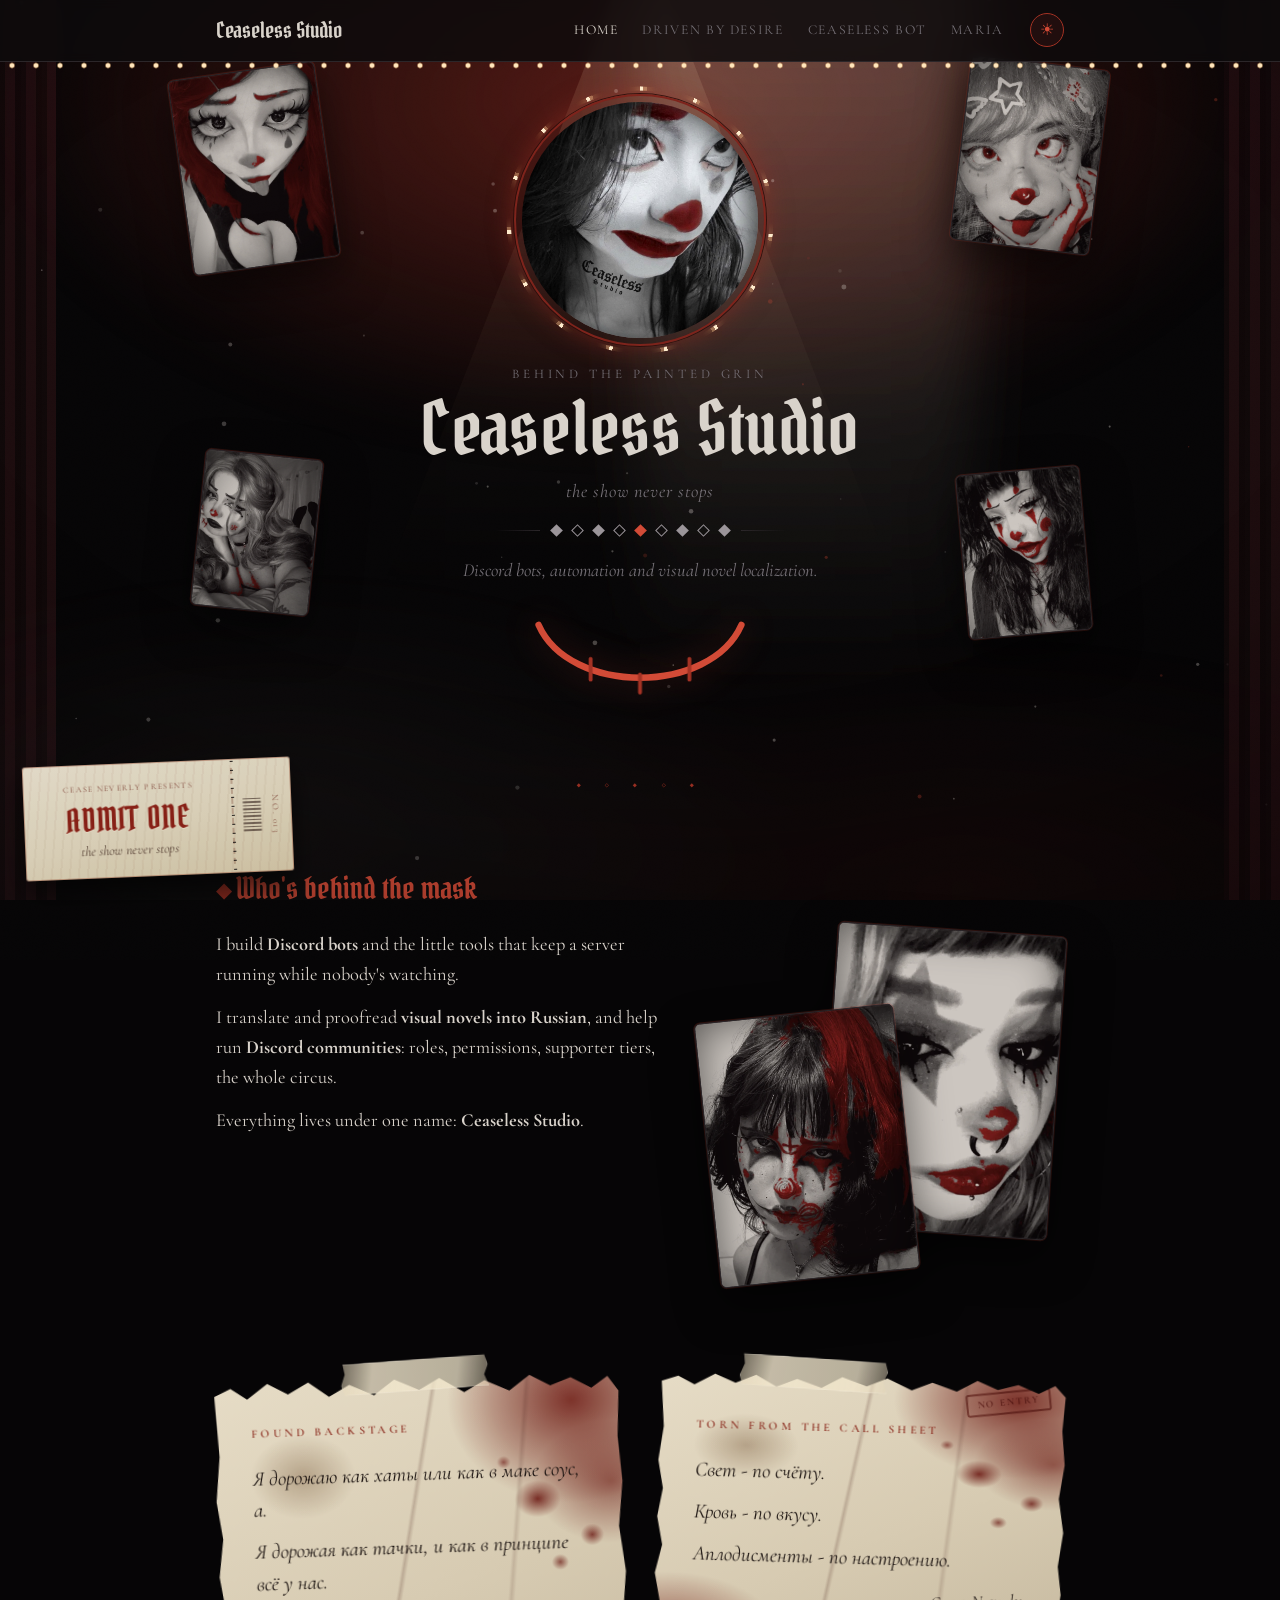
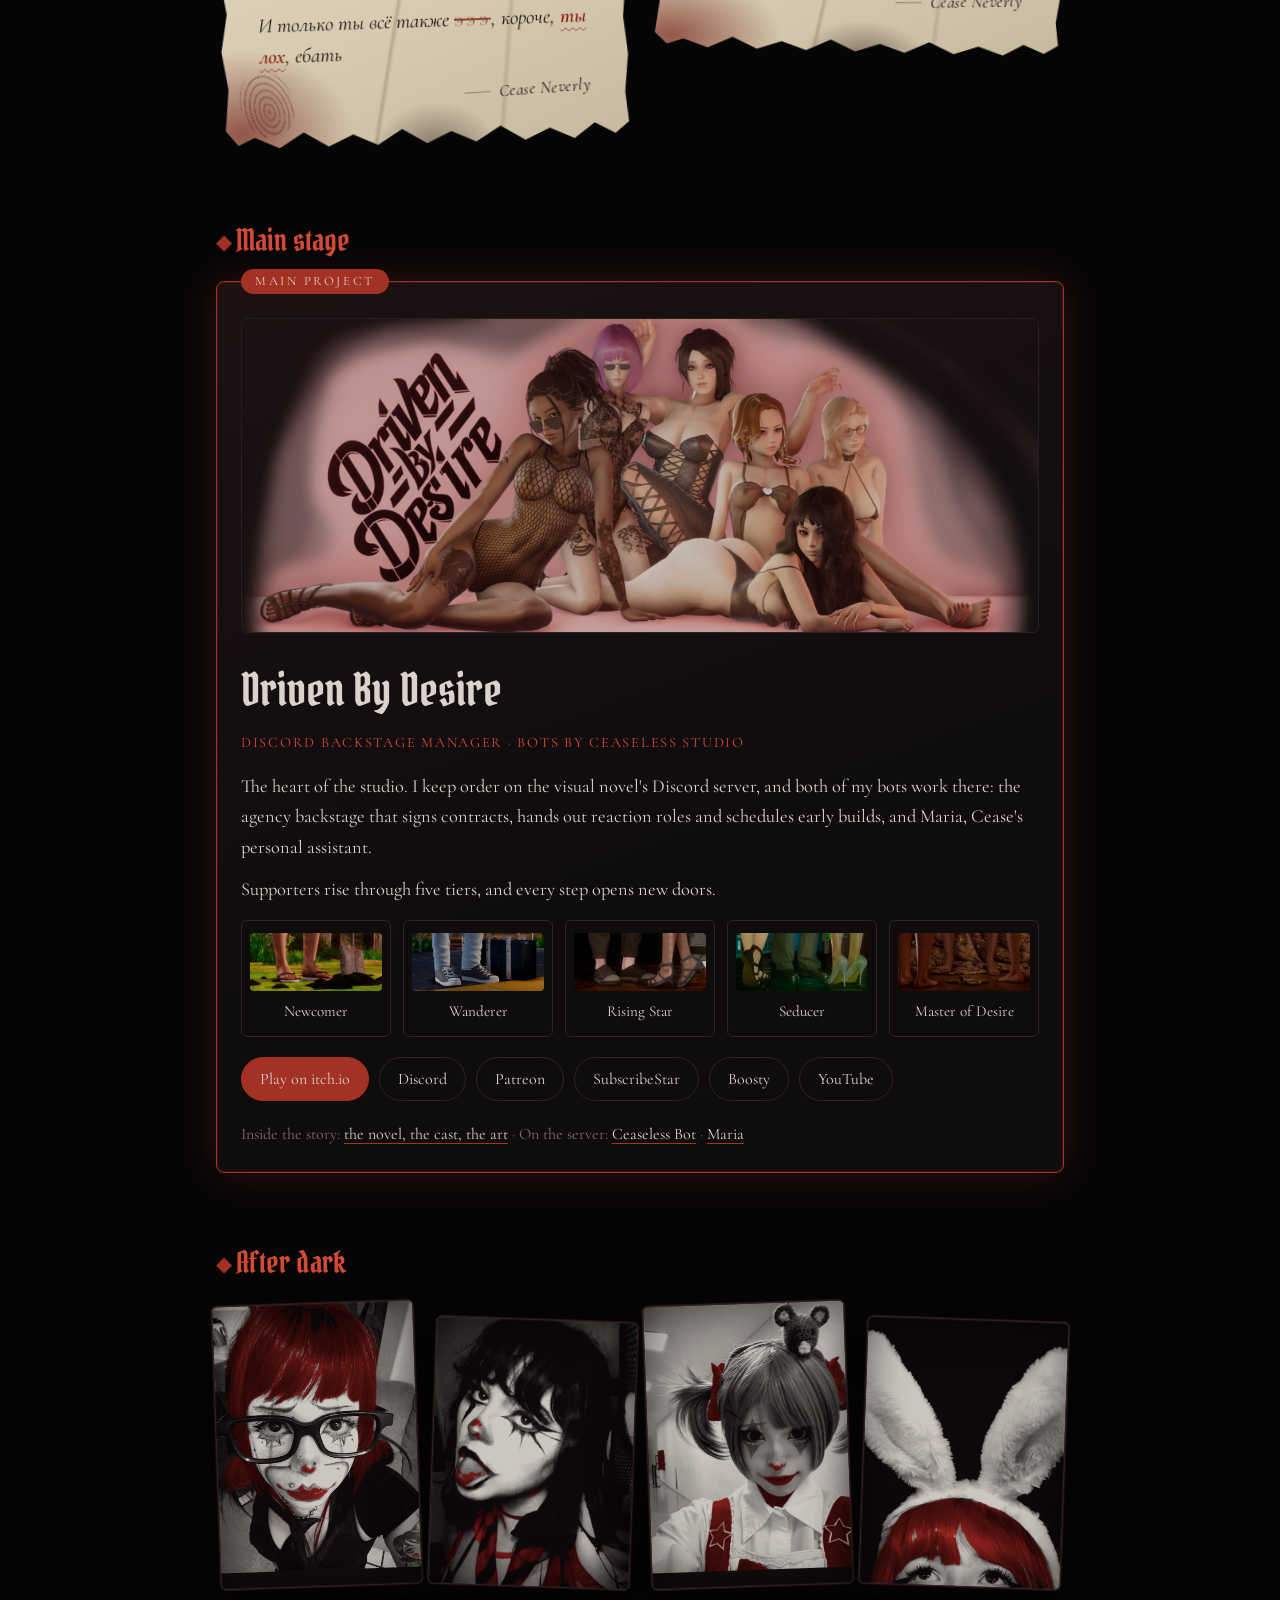
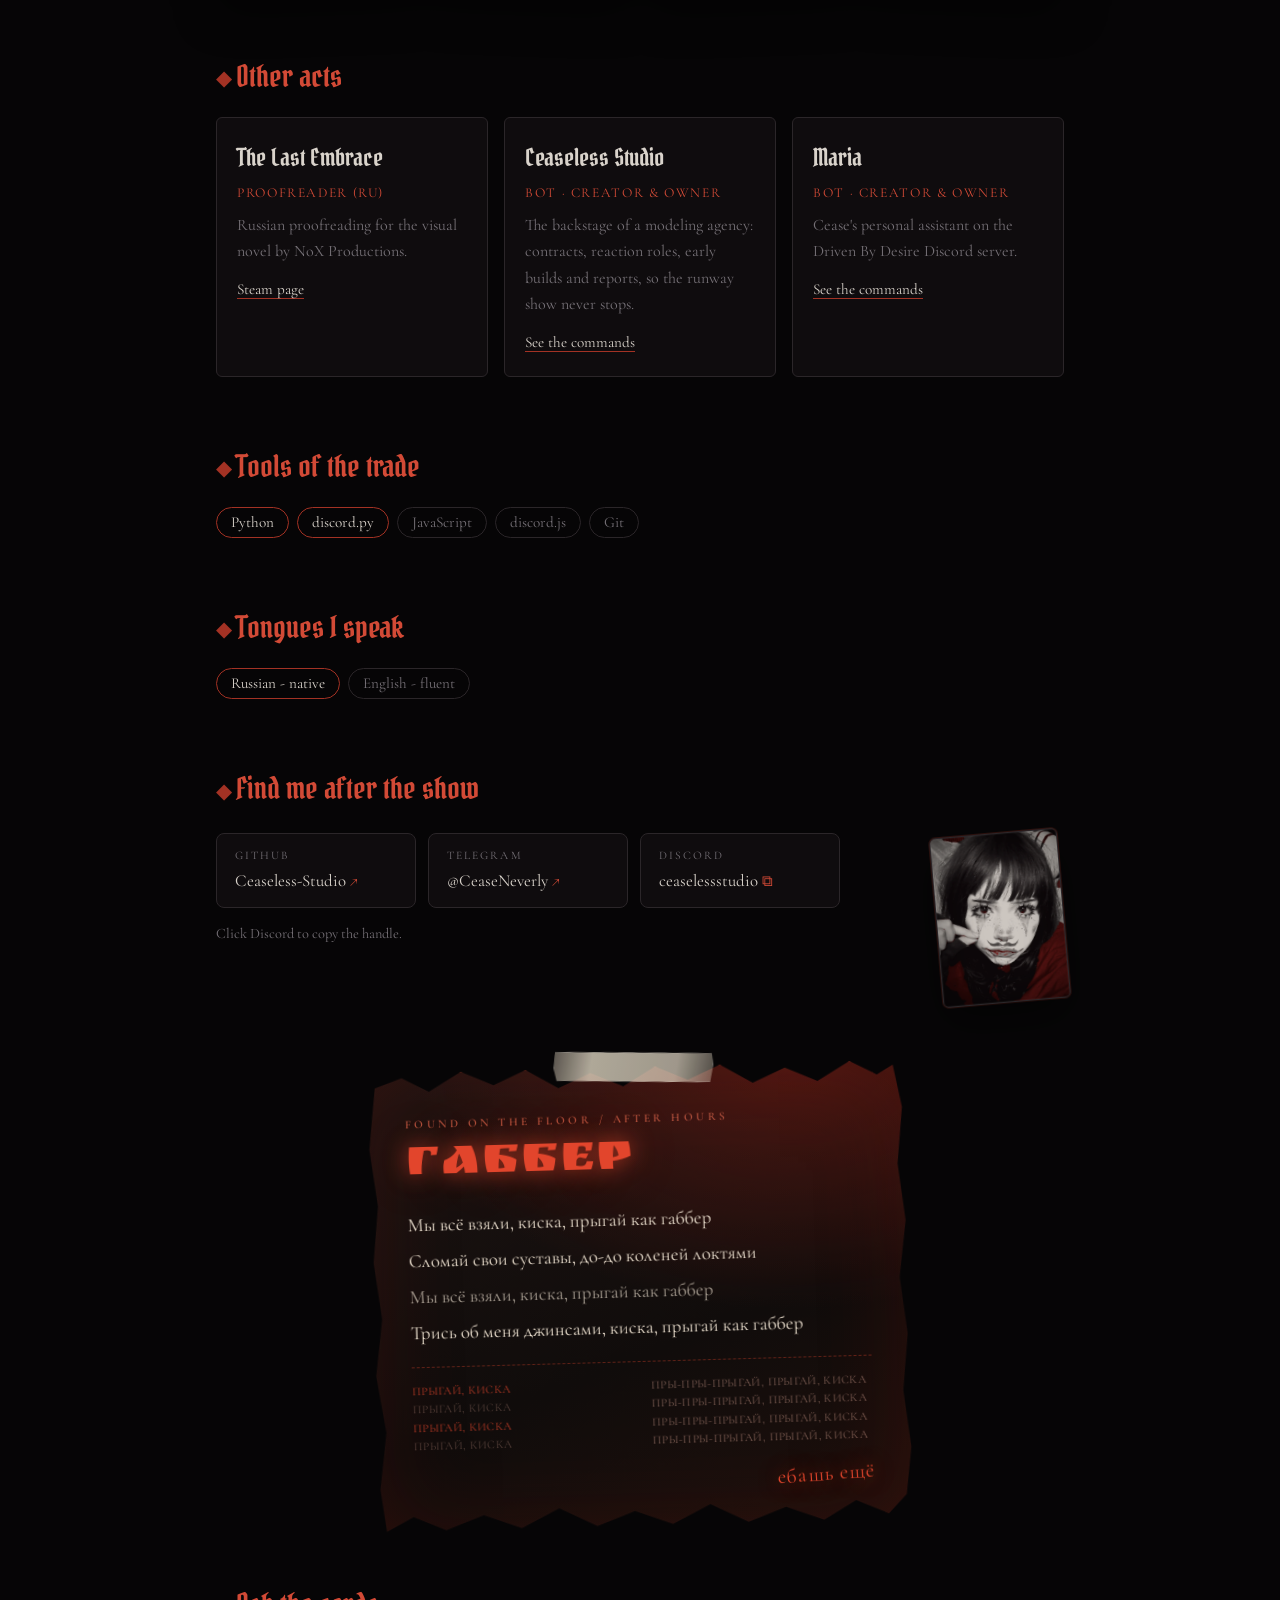
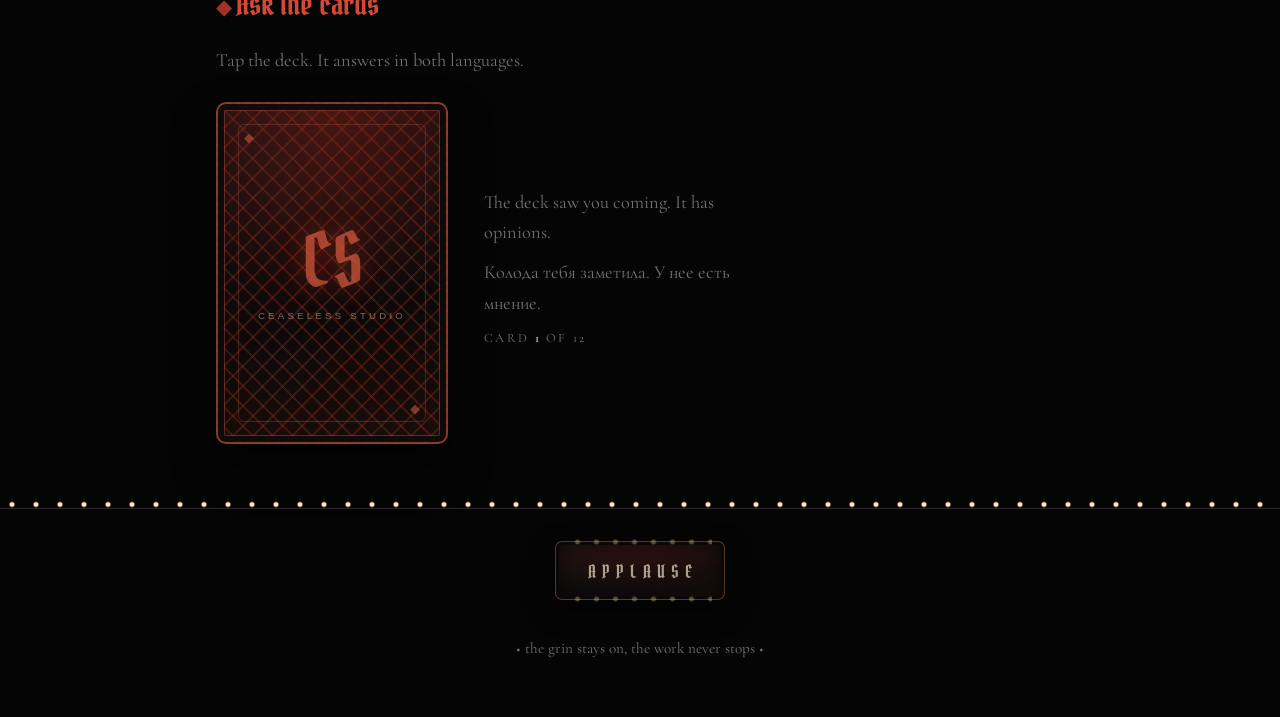
==== index.html @ 3dc7f814 "Add a bilingual fortune card that flips on click" ====
﻿<!doctype html>
<html lang="en">
<head>
<meta charset="utf-8">
<meta name="viewport" content="width=device-width, initial-scale=1">
<script>// занавес показываем только раз за сессию
try { if (sessionStorage.getItem("cs-curtain") === "1") document.documentElement.classList.add("curtain-seen"); } catch (e) { document.documentElement.classList.add("curtain-seen"); }</script>
<title>Ceaseless Studio</title>
<meta name="description" content="Behind the painted grin: Discord bots, automation and visual novel localization.">
<meta property="og:title" content="Ceaseless Studio">
<meta property="og:description" content="Behind the painted grin: Discord bots, automation and visual novel localization.">
<meta property="og:image" content="assets/og-card.png">
<link rel="icon" type="image/png" href="assets/favicon.png">
<link rel="apple-touch-icon" href="assets/apple-touch-icon.png">
<link rel="preconnect" href="https://fonts.googleapis.com">
<link rel="preconnect" href="https://fonts.gstatic.com" crossorigin>
<link href="https://fonts.googleapis.com/css2?family=Cormorant+Garamond:ital,wght@0,400;0,600;1,400&family=Pirata+One&family=Ruslan+Display&display=swap" rel="stylesheet">
<link rel="stylesheet" href="style.css">
<link rel="stylesheet" href="trace-cards.css">
<link rel="stylesheet" href="night.css">
    <link rel="stylesheet" href="ticket.css">
    <link rel="stylesheet" href="applause.css">
<link rel="stylesheet" href="backstage-note.css">
<link rel="stylesheet" href="flyer.css">
    <link rel="stylesheet" href="fortune.css">
</head>
<body class="home">
<nav>
  <div class="wrap">
    <a class="brand" href="index.html">Ceaseless Studio</a>
    <a class="link on" href="index.html">Home</a>
    <a class="link" href="driven-by-desire.html">Driven By Desire</a>
    <a class="link" href="ceaseless-bot.html">Ceaseless Bot</a>
    <a class="link" href="maria.html">Maria</a>
    <button class="night-toggle" type="button" aria-pressed="false" aria-label="Night mode" title="Night mode">☾</button>
  </div>
  <div class="progress" aria-hidden="true"></div>
</nav>

<main class="wrap">
  <header class="hero">
    <div class="stage-cone" aria-hidden="true"></div>
    <div class="hero-sides" aria-hidden="true">
      <figure class="clown-card side-card side-1"><img src="assets/clown/redhair.webp?v=3" alt="" loading="lazy"></figure>
      <figure class="clown-card side-card side-2"><img src="assets/clown/starblue.webp?v=3" alt="" loading="lazy"></figure>
      <figure class="clown-card side-card side-3"><img src="assets/clown/green.webp?v=3" alt="" loading="lazy"></figure>
      <figure class="clown-card side-card side-4"><img src="assets/clown/raven.webp?v=3" alt="" loading="lazy"></figure>
    </div>
    <div class="medallion">
      <span class="bulbs" aria-hidden="true"></span>
      <img class="portrait" src="assets/avatar-clown.jpg" alt="Ceaseless Studio: a painted clown face">
      <span class="gloss" aria-hidden="true"></span>
    </div>
    <p class="kicker">Behind the painted grin</p>
    <h1>Ceaseless Studio</h1>
    <p class="tagline">the show never stops</p>
    <div class="diamonds" aria-hidden="true">
      <i></i><i class="hollow"></i><i></i><i class="hollow"></i><i class="hot"></i><i class="hollow"></i><i></i><i class="hollow"></i><i></i>
    </div>
    <p class="lead">Discord bots, automation and visual novel localization.</p>
    <svg class="grin" viewBox="0 0 200 84" aria-hidden="true" focusable="false">
      <path class="line" pathLength="100" d="M22 20 C 46 74, 154 74, 178 20"></path>
      <path class="tick" d="M62 46 v16"></path>
      <path class="tick" d="M100 58 v14"></path>
      <path class="tick" d="M138 46 v16"></path>
    </svg>
  </header>

  <div class="divider">&#9670; &#9671; &#9670; &#9671; &#9670;</div>

  <section class="reveal mask-section">
    <h2>Who's behind the mask</h2>
    <div class="mask-grid">
      <div class="mask-copy">
        <p>I build <b>Discord bots</b> and the little tools that keep a server running while nobody's watching.</p>
        <p>I translate and proofread <b>visual novels into Russian</b>, and help run <b>Discord communities</b>: roles, permissions, supporter tiers, the whole circus.</p>
        <p>Everything lives under one name: <b>Ceaseless Studio</b>.</p>
      </div>
      <div class="mask-art" aria-hidden="true">
        <figure class="clown-card tilt-a"><img src="assets/clown/stargirl.webp?v=3" alt="" loading="lazy"></figure>
        <figure class="clown-card tilt-b"><img src="assets/clown/cross.webp?v=3" alt="" loading="lazy"></figure>
      </div>
    </div>

    <div class="notes-rail">
      <div class="note-shell note-shell--left">
        <span class="note-tape" aria-hidden="true"></span>
        <div class="note" role="note" aria-label="A note found backstage">
          <span class="note-scratch" aria-hidden="true"></span>
          <span class="note-print" aria-hidden="true"></span>
          <span class="note-kicker">found backstage</span>
          <p class="note-line">Я дорожаю как хаты или как в маке соус, а.</p>
          <p class="note-line">Я дорожая как тачки, и как в принципе всё у нас.</p>
          <p class="note-line">И только ты всё также <span class="note-drag">эээ</span>, короче, <b class="note-hot">ты лох</b>, ебать</p>
          <p class="note-sign">Cease Neverly</p>
        </div>
      </div>
      <div class="note-shell note-shell--right">
        <span class="note-tape" aria-hidden="true"></span>
        <div class="note" role="note" aria-label="Another note, the same night">
          <span class="note-scratch" aria-hidden="true"></span>
          <span class="note-stamp" aria-hidden="true">no entry</span>
          <span class="note-kicker">page two, same night</span>
          <p class="note-line note-yell">Малышка, не пойти бы тебе нахуй?</p>
          <p class="note-line">По твоим глазам и так понятно то, что тебе надо.</p>
          <p class="note-line">Я знаю то, что я неадекватный.</p>
          <p class="note-line">Я был в аду, вернулся и <b class="note-hot">ушёл туда обратно</b>.</p>
          <p class="note-sign">Cease Neverly</p>
        </div>
      </div>
    </div>
  </section>

  <section class="reveal">
    <h2>Main stage</h2>
    <article class="feature">
      <div class="flag">Main project</div>
      <img class="cover" src="assets/driven-by-desire.webp" alt="Driven By Desire key art" loading="lazy">
      <h3><a href="driven-by-desire.html">Driven By Desire</a></h3>
      <div class="role">Discord backstage manager &middot; bots by Ceaseless Studio</div>
      <p>The heart of the studio. I keep order on the visual novel's Discord server, and both of my bots work there: the agency backstage that signs contracts, hands out reaction roles and schedules early builds, and Maria, Cease's personal assistant.</p>
      <p>Supporters rise through five tiers, and every step opens new doors.</p>
      <div class="tiers">
        <div class="tier"><img src="assets/tiers/newcomer.webp" alt="Newcomer" loading="lazy">Newcomer</div>
        <div class="tier"><img src="assets/tiers/wanderer.webp" alt="Wanderer" loading="lazy">Wanderer</div>
        <div class="tier"><img src="assets/tiers/rising_star.webp" alt="Rising Star" loading="lazy">Rising Star</div>
        <div class="tier"><img src="assets/tiers/seducer.webp" alt="Seducer" loading="lazy">Seducer</div>
        <div class="tier"><img src="assets/tiers/master_of_desire.webp" alt="Master of Desire" loading="lazy">Master of Desire</div>
      </div>
      <div class="buttons">
        <a class="btn primary" href="https://kloppstyle.itch.io/driven-by-desire">Play on itch.io</a>
        <a class="btn" href="https://discord.gg/GB66KgdJ5U">Discord</a>
        <a class="btn" href="https://www.patreon.com/kloppstyleKS">Patreon</a>
        <a class="btn" href="https://subscribestar.adult/kloppstyle1">SubscribeStar</a>
        <a class="btn" href="https://boosty.to/kloppstyle">Boosty</a>
        <a class="btn" href="https://www.youtube.com/@KloppStyle">YouTube</a>
      </div>
      <p class="links">Inside the story: <a href="driven-by-desire.html">the novel, the cast, the art</a> &middot; On the server: <a href="ceaseless-bot.html">Ceaseless Bot</a> &middot; <a href="maria.html">Maria</a></p>
    </article>
  </section>

  <section class="reveal">
    <h2>After dark</h2>
    <div class="cast-strip">
      <figure class="clown-card"><img src="assets/clown/glasses.webp?v=3" alt="" loading="lazy"></figure>
      <figure class="clown-card"><img src="assets/clown/tongue.webp?v=3" alt="" loading="lazy"></figure>
      <figure class="clown-card"><img src="assets/clown/mint.webp?v=3" alt="" loading="lazy"></figure>
      <figure class="clown-card"><img src="assets/clown/bunny.webp?v=3" alt="" loading="lazy"></figure>
    </div>
  </section>

  <section class="reveal">
    <h2>Other acts</h2>
    <div class="grid">
      <article class="card">
        <h3>The Last Embrace</h3>
        <div class="role">Proofreader (RU)</div>
        <p>Russian proofreading for the visual novel by NoX Productions.</p>
        <a class="more" href="https://store.steampowered.com/app/4437270/The_Last_Embrace_Book_One/">Steam page</a>
      </article>
      <article class="card">
        <h3>Ceaseless Studio</h3>
        <div class="role">Bot &middot; Creator &amp; owner</div>
        <p>The backstage of a modeling agency: contracts, reaction roles, early builds and reports, so the runway show never stops.</p>
        <a class="more" href="ceaseless-bot.html">See the commands</a>
      </article>
      <article class="card">
        <h3>Maria</h3>
        <div class="role">Bot &middot; Creator &amp; owner</div>
        <p>Cease's personal assistant on the Driven By Desire Discord server.</p>
        <a class="more" href="maria.html">See the commands</a>
      </article>
    </div>
  </section>

  <section class="reveal">
    <h2>Tools of the trade</h2>
    <div class="badges">
      <span class="badge hot">Python</span>
      <span class="badge hot">discord.py</span>
      <span class="badge">JavaScript</span>
      <span class="badge">discord.js</span>
      <span class="badge">Git</span>
    </div>
  </section>

  <section class="reveal">
    <h2>Tongues I speak</h2>
    <div class="badges">
      <span class="badge hot">Russian - native</span>
      <span class="badge">English - fluent</span>
    </div>
  </section>

  <section class="reveal">
    <h2>Find me after the show</h2>
    <div class="contact-row">
      <div class="contact-copy">
        <div class="socials">
          <a class="social" href="https://github.com/Ceaseless-Studio">
            <span class="social-k">GitHub</span>
            <span class="social-v">Ceaseless-Studio</span>
          </a>
          <a class="social" href="https://t.me/CeaseNeverly">
            <span class="social-k">Telegram</span>
            <span class="social-v">@CeaseNeverly</span>
          </a>
          <button class="social" type="button" data-copy="ceaselessstudio" title="Copy the Discord handle">
            <span class="social-k">Discord</span>
            <span class="social-v">ceaselessstudio</span>
          </button>
        </div>
        <p class="social-hint">Click Discord to copy the handle.</p>
      </div>
      <figure class="clown-card contact-clown" aria-hidden="true">
        <img src="assets/clown/scarlet.webp?v=3" alt="" loading="lazy">
      </figure>
    </div>
  </section>

  <section class="reveal flyer-section">
    <div class="flyer-shell">
      <span class="flyer-tape" aria-hidden="true"></span>
      <div class="flyer" role="note" aria-label="A club flyer found on the floor">
        <span class="flyer-kicker">found on the floor / after hours</span>
        <span class="flyer-title">ГАББЕР</span>
        <p class="flyer-line">Мы всё взяли, киска, прыгай как габбер</p>
        <p class="flyer-line">Сломай свои суставы, до-до коленей локтями</p>
        <p class="flyer-line flyer-line--dim">Мы всё взяли, киска, прыгай как габбер</p>
        <p class="flyer-line">Трись об меня джинсами, киска, прыгай как габбер</p>
        <div class="flyer-chant" aria-hidden="true">
          <span>Прыгай, киска</span>
          <span>Пры-пры-прыгай, прыгай, киска</span>
          <span>Прыгай, киска</span>
          <span>Пры-пры-прыгай, прыгай, киска</span>
          <span>Прыгай, киска</span>
          <span>Пры-пры-прыгай, прыгай, киска</span>
          <span>Прыгай, киска</span>
          <span>Пры-пры-прыгай, прыгай, киска</span>
        </div>
        <p class="flyer-encore">ебашь ещё</p>
      </div>
    </div>
  </section>

  <section class="reveal fortune-section">
    <h2>Ask the cards</h2>
    <p class="fortune-hint">Tap the deck. It answers in both languages.</p>
    <div class="fortune-wrap">
      <button class="fortune-card" type="button" aria-label="Draw a card" aria-pressed="false">
        <span class="fortune-inner">
          <span class="fortune-face fortune-back" aria-hidden="true">
            <span class="fortune-back-sigil">CS</span>
            <span class="fortune-back-word">ceaseless studio</span>
            <span class="fortune-back-corners"></span>
          </span>
          <span class="fortune-face fortune-front">
            <span class="fortune-rank">A</span>
            <span class="fortune-suit">&#9824;</span>
            <span class="fortune-divider" aria-hidden="true"></span>
            <span class="fortune-line">Draw a card.</span>
            <span class="fortune-line-ru">Вытяни карту.</span>
            <span class="fortune-sign">Cease Neverly</span>
          </span>
        </span>
      </button>
      <div class="fortune-text">
        <p>The deck saw you coming. It has opinions.</p>
        <p class="ru">Колода тебя заметила. У нее есть мнение.</p>
        <p class="fortune-count" aria-live="polite">card <strong>1</strong> of 12</p>
      </div>
    </div>
  </section>
</main>

<footer>&#9670; the grin stays on, the work never stops &#9670;</footer>

<div class="atmosphere" aria-hidden="true">
  <div class="glow"></div>
  <div class="beam beam-a"></div>
  <div class="beam beam-b"></div>
  <div class="haze"></div>
  <canvas class="dust"></canvas>
</div>
<div class="grain" aria-hidden="true"></div>
<div class="torch" aria-hidden="true"></div>
<div class="curtain" aria-hidden="true"><i></i><i></i></div>

<script src="site.js" defer></script>
</body>
</html>
---- style.css ----
:root {
  --bg: #0d0b0c;
  --panel: #151213;
  --fg: #ede8e0;
  --muted: #8e8a8f;
  --line: #3a3436;
  --accent: #992d22;
  --accent-hi: #c0402f;
  --mx: 50vw; /* курсор для прожектора (ставит site.js) */
  --my: 30vh;
}
* { box-sizing: border-box; }
html { scroll-behavior: smooth; }
body {
  margin: 0;
  background:
    radial-gradient(ellipse at 50% -10%, #2a1a1a 0%, transparent 55%),
    var(--bg);
  color: var(--fg);
  font-family: 'Cormorant Garamond', Georgia, serif;
  font-size: 1.15rem;
  line-height: 1.65;
}
h1, h2, h3 { font-family: 'Pirata One', 'UnifrakturCook', serif; font-weight: 400; margin: 0; }
a { color: var(--fg); text-decoration-color: var(--accent); text-underline-offset: 4px; }
a:hover { color: var(--accent-hi); }
.wrap { max-width: 880px; margin: 0 auto; padding: 0 16px; }

/* меню */
nav { border-bottom: 1px solid var(--line); background: rgba(13, 11, 12, .85); position: sticky; top: 0; backdrop-filter: blur(6px); z-index: 5; }
nav .wrap { display: flex; gap: 24px; align-items: center; padding-top: 12px; padding-bottom: 12px; }
nav .brand { font-family: 'Pirata One', serif; font-size: 1.4rem; text-decoration: none; margin-right: auto; }
nav a.link { text-decoration: none; color: var(--muted); letter-spacing: .12em; text-transform: uppercase; font-size: .85rem; }
nav a.link:hover, nav a.link.on { color: var(--fg); }

/* шапка */
.hero { text-align: center; padding: 56px 0 40px; }
.hero h1 { font-size: clamp(2.4rem, 9vw, 4.2rem); margin: 0; letter-spacing: .02em; }
.hero p.lead { color: var(--muted); font-style: italic; max-width: 560px; margin: 12px auto 0; }

/* герой-сцена: медальон с портретом, имя, слоган, ромбы, пол сцены */
.home .hero { position: relative; padding: 36px 0 28px; }

.stage-cone {
  position: absolute; left: 50%; top: -70px; width: min(520px, 92vw); height: 600px;
  transform: translateX(-50%);
  background: linear-gradient(180deg, rgba(255, 219, 176, .15), rgba(255, 219, 176, .03) 58%, transparent);
  clip-path: polygon(45% 0, 55% 0, 100% 100%, 0 100%);
  filter: blur(24px); pointer-events: none; z-index: -1;
  animation: cone-sway 11s ease-in-out infinite alternate;
}

.medallion {
  position: relative; width: clamp(176px, 30vw, 236px); aspect-ratio: 1;
  margin: 4px auto 26px; z-index: 1; will-change: transform;
}
.medallion .portrait {
  display: block; width: 100%; height: 100%; object-fit: cover; border-radius: 50%;
  filter: contrast(1.02) brightness(.99);
}
.medallion::before {
  content: ""; position: absolute; inset: -8px; border-radius: 50%; pointer-events: none;
  border: 2px solid #7d231b;
  box-shadow: 0 0 26px rgba(153, 45, 34, .55), 0 0 0 1px rgba(0, 0, 0, .85);
}
.medallion::after {
  content: ""; position: absolute; inset: 0; border-radius: 50%; pointer-events: none;
  box-shadow: inset 0 0 30px rgba(0, 0, 0, .8);
  background: radial-gradient(circle at 50% 38%, transparent 52%, rgba(0, 0, 0, .45));
}
.medallion .bulbs {
  position: absolute; inset: -16px; border-radius: 50%; pointer-events: none;
  background: repeating-conic-gradient(from 0deg, #ffeccd 0deg 1.5deg, rgba(255, 205, 150, .35) 1.5deg 3deg, transparent 3deg 24deg);
  -webkit-mask: radial-gradient(circle closest-side, transparent 96%, #000 97%, #000 99.4%, transparent 100%);
  mask: radial-gradient(circle closest-side, transparent 96%, #000 97%, #000 99.4%, transparent 100%);
  filter: drop-shadow(0 0 6px rgba(255, 190, 120, .8));
  animation: bulbs-ring 9s steps(15, end) infinite;
}
.medallion .gloss {
  position: absolute; inset: 0; border-radius: 50%; pointer-events: none; overflow: hidden;
  background: linear-gradient(112deg, transparent 36%, rgba(255, 242, 226, .22) 47%, rgba(255, 242, 226, .04) 55%, transparent 64%);
  background-size: 250% 100%; background-position: 140% 0;
  mix-blend-mode: screen; animation: gloss 7s ease-in-out 2.2s infinite;
}

.kicker { margin: 0 0 8px; font-size: .82rem; letter-spacing: .3em; text-transform: uppercase; color: var(--muted); }
.home .hero h1 { font-size: clamp(2.8rem, 9vw, 4.6rem); line-height: .95; letter-spacing: .01em; }
.tagline { margin: 12px 0 0; font-style: italic; color: var(--muted); letter-spacing: .05em; }

.diamonds { display: flex; align-items: center; justify-content: center; gap: 12px; margin: 20px 0 0; }
.diamonds i { display: block; width: 9px; height: 9px; background: #9a9499; transform: rotate(45deg); }
.diamonds i.hollow { background: transparent; border: 1px solid #9a9499; }
.diamonds i.hot { background: var(--accent-hi); animation: hot-pulse 4.5s ease-in-out infinite alternate; }
.diamonds::before, .diamonds::after { content: ""; width: 44px; height: 1px; }
.diamonds::before { background: linear-gradient(90deg, transparent, var(--line)); }
.diamonds::after { background: linear-gradient(90deg, var(--line), transparent); }

.home .hero p.lead { margin-top: 20px; }
.divider { text-align: center; color: var(--accent); letter-spacing: .5em; margin: 32px 0; user-select: none; }

/* секции */
section { padding: 32px 0; }
h2 { color: var(--accent-hi); font-size: 1.9rem; margin-bottom: 16px; }
h2::before { content: '\25C6\00a0'; color: var(--accent); font-size: .7em; vertical-align: middle; }
.reveal.in h2 { animation: head-in .9s cubic-bezier(.2, .7, .2, 1) both; }
p { margin: 0 0 12px; }

/* карточки */
.grid { display: grid; gap: 16px; grid-template-columns: repeat(auto-fit, minmax(240px, 1fr)); }
.card {
  background: var(--panel); border: 1px solid var(--line); border-radius: 6px; padding: 20px;
  transition: border-color .2s, transform .18s ease, box-shadow .25s;
  will-change: transform;
}
.card:hover {
  border-color: var(--accent);
  box-shadow: 0 10px 34px rgba(0, 0, 0, .45), 0 0 24px rgba(153, 45, 34, .22);
}
.card h3 { font-size: 1.5rem; margin-bottom: 4px; }
.card .role { color: var(--accent-hi); font-size: .85rem; letter-spacing: .12em; text-transform: uppercase; margin-bottom: 8px; }
.card p { color: var(--muted); font-size: 1rem; margin: 0; }
.card a.more { display: inline-block; margin-top: 12px; font-size: .95rem; }

.tiers { display: grid; gap: 12px; grid-template-columns: repeat(auto-fit, minmax(130px, 1fr)); margin-top: 16px; }
.tier { text-align: center; background: var(--panel); border: 1px solid var(--line); border-radius: 6px; padding: 12px 8px; font-size: .95rem; }
.tier img { width: 100%; height: auto; border-radius: 4px; display: block; margin-bottom: 8px; }

/* список команд */
.cmd { background: var(--panel); border: 1px solid var(--line); border-left: 3px solid var(--accent); border-radius: 4px; padding: 14px 18px; margin-bottom: 12px; }
.cmd code { color: var(--accent-hi); font-size: 1.05rem; }
.cmd .opts { color: var(--muted); font-family: ui-monospace, Consolas, monospace; font-size: .85rem; margin-left: 6px; }
.cmd p { margin: 6px 0 0; font-size: 1rem; }
.cmd p.ru { color: var(--muted); }
.cmd { position: relative; overflow: hidden; }
.cmd::after {
  content: ""; position: absolute; inset: 0; pointer-events: none;
  background: linear-gradient(106deg, transparent 40%, rgba(255, 226, 196, .09) 50%, transparent 60%);
  transform: translateX(-130%); transition: transform .9s ease;
}
.cmd:hover::after { transform: translateX(130%); }
.cmd:hover { border-left-color: var(--accent-hi); }
.perm { color: var(--muted); font-size: .9rem; margin: 24px 0 8px; letter-spacing: .08em; text-transform: uppercase; }

/* значки */
.badges { display: flex; flex-wrap: wrap; gap: 8px; }
.badge { border: 1px solid var(--line); border-radius: 999px; padding: 2px 14px; font-size: .95rem; color: var(--muted); }
.badge.hot { border-color: var(--accent); color: var(--fg); }

footer { border-top: 1px solid var(--line); text-align: center; color: var(--muted); padding: 32px 0 56px; margin-top: 32px; font-size: .95rem; }

/* появление при прокрутке + виньетка, которая гаснет при входе */
.reveal {
  opacity: 0; transform: translateY(16px);
  box-shadow: inset 0 0 90px rgba(0, 0, 0, .55);
  transition: opacity .7s ease, transform .7s ease, box-shadow 1.1s ease;
}
.reveal.in { opacity: 1; transform: none; box-shadow: inset 0 0 0 rgba(0, 0, 0, 0); }
@media (prefers-reduced-motion: reduce) {
  .reveal { opacity: 1; transform: none; box-shadow: none; transition: none; }
  html { scroll-behavior: auto; }
  .card { transition: none; }
}
@media (max-width: 520px) {
  nav .wrap { gap: 10px; padding-top: 8px; padding-bottom: 8px; }
  nav .brand { font-size: 1.02rem; }
  nav a.link { font-size: .66rem; letter-spacing: .05em; }
}

/* главный проект */
.feature {
  position: relative; background: linear-gradient(160deg, #1d1112 0%, var(--panel) 60%);
  border: 1px solid var(--accent); border-radius: 8px; padding: 32px 24px 24px;
  box-shadow: 0 0 40px rgba(153, 45, 34, .3), inset 0 0 0 1px rgba(153, 45, 34, .25);
}
.feature .flag {
  position: absolute; top: -13px; left: 24px; background: var(--accent); color: var(--fg);
  font-size: .8rem; letter-spacing: .2em; text-transform: uppercase; padding: 2px 14px; border-radius: 999px;
}
.feature h3 { font-size: clamp(2rem, 6vw, 2.8rem); }
.feature .role { color: var(--accent-hi); letter-spacing: .12em; text-transform: uppercase; font-size: .9rem; margin: 4px 0 16px; }
.feature .links { margin: 20px 0 0; }

/* ==========================================================================
   Сцена: фоновые слои, свет, лампочки, занавес
   Всё на transform/opacity, отключается через prefers-reduced-motion
   ========================================================================== */

/* задник: держит свечение, прожекторы, пыль и бархат по краям */
.atmosphere { position: fixed; inset: 0; z-index: -1; overflow: hidden; pointer-events: none; }

/* бархатные складки по краям экрана */
.atmosphere::before,
.atmosphere::after {
  content: ""; position: absolute; top: 0; bottom: 0; width: min(56px, 6vw);
  background: repeating-linear-gradient(90deg, #170a0b 0 5px, #2c1114 5px 15px, #150809 15px 21px);
  opacity: .6; animation: folds 90s linear infinite;
}
.atmosphere::before { left: 0; }
.atmosphere::after { right: 0; animation-direction: reverse; }

/* дыхание багрового света сверху */
.glow {
  position: absolute; left: -10%; right: -10%; top: -25vh; height: 90vh;
  background: radial-gradient(ellipse 60% 60% at 50% 40%, rgba(153, 45, 34, .55), rgba(153, 45, 34, 0) 70%);
  filter: blur(30px); mix-blend-mode: screen;
  animation: breathe 18s ease-in-out infinite alternate;
}

/* два прожектора, медленно качаются над сценой */
.beam {
  position: absolute; top: -45vh; left: 50%; width: 26vw; height: 150vh;
  transform-origin: 50% 0; filter: blur(30px); mix-blend-mode: screen;
  background: linear-gradient(180deg, rgba(255, 231, 205, .26), rgba(255, 231, 205, .06) 55%, transparent 80%);
}
.beam-a { animation: sweep-a 22s ease-in-out infinite alternate; }
.beam-b { opacity: .7; animation: sweep-b 27s ease-in-out infinite alternate; }

/* дымка у сцены, медленно плывёт */
.haze {
  position: absolute; left: -20%; right: -20%; bottom: -12vh; height: 65vh;
  background:
    radial-gradient(ellipse 42% 60% at 30% 70%, rgba(205, 175, 165, .10), transparent 70%),
    radial-gradient(ellipse 46% 55% at 68% 80%, rgba(153, 45, 34, .16), transparent 72%);
  filter: blur(26px); mix-blend-mode: screen; opacity: .6;
  animation: haze 36s ease-in-out infinite alternate;
}

.dust { position: absolute; inset: 0; width: 100%; height: 100%; }

/* плёночное зерно поверх страницы */
.grain {
  position: fixed; inset: -60px; z-index: 3; pointer-events: none; opacity: .05;
  mix-blend-mode: overlay;
  background-image: url("data:image/svg+xml,%3Csvg xmlns='http://www.w3.org/2000/svg' width='180' height='180'%3E%3Cfilter id='n'%3E%3CfeTurbulence type='fractalNoise' baseFrequency='0.85' numOctaves='3' stitchTiles='stitch'/%3E%3C/filter%3E%3Crect width='180' height='180' filter='url(%23n)' opacity='0.55'/%3E%3C/svg%3E");
  background-size: 180px 180px;
  animation: grain 1.1s steps(5, end) infinite;
}

/* свет вокруг курсора */
.torch {
  position: fixed; inset: 0; z-index: 3; pointer-events: none; opacity: 0;
  mix-blend-mode: screen; transition: opacity .5s ease;
  background: radial-gradient(340px circle at var(--mx) var(--my), rgba(255, 214, 170, .11), rgba(255, 214, 170, 0) 65%);
}
.torch.on { opacity: 1; }

/* лампочки шатра: низ меню и верх футера */
nav::after,
footer::before {
  content: ""; position: absolute; left: 0; right: 0; height: 9px; pointer-events: none;
  background-image:
    radial-gradient(circle, #ffe6bd 0 1.7px, rgba(255, 205, 140, .55) 2.4px, transparent 3.4px),
    linear-gradient(90deg, transparent, rgba(255, 228, 184, .85), transparent);
  background-size: 24px 9px, 150px 100%;
  background-repeat: repeat-x, no-repeat;
  background-position: 0 0, -170px 0;
  animation: bulbs-chase 5.2s linear infinite;
}
nav::after { bottom: -9px; }
footer::before { top: -9px; animation-delay: -2.6s; }
footer { position: relative; }

/* полоса прочитанного под меню */
.progress {
  position: absolute; left: 0; bottom: 0; height: 2px; width: 0;
  background: linear-gradient(90deg, var(--accent), #e0694f);
  box-shadow: 0 0 12px rgba(192, 64, 47, .75);
}

/* глитч на заголовке, один раз при загрузке, только на главной */
.home .hero h1 { animation: glitch 1.2s steps(2, end) .6s 1; }

/* ухмылка, которая прорисовывается */
.grin {
  display: block; width: min(260px, 62vw); height: auto; margin: 14px auto 0; overflow: visible;
  filter: drop-shadow(0 0 16px rgba(192, 64, 47, .35));
  animation: grin-idle 7s ease-in-out 2.2s infinite alternate;
}
.grin .line {
  fill: none; stroke: var(--accent-hi); stroke-width: 5; stroke-linecap: round;
  stroke-dasharray: 100; stroke-dashoffset: 0;
  animation: grin-draw 1.4s ease-out .5s both;
}
.grin .tick {
  fill: none; stroke: var(--accent); stroke-width: 3; stroke-linecap: round; opacity: 1;
  animation: tick-in .35s ease-out 1.5s both;
}
.grin .tick:nth-of-type(3) { animation-delay: 1.65s; }
.grin .tick:nth-of-type(4) { animation-delay: 1.8s; }

/* занавес на входе: раздвигается сам, повторно не показывается */
.curtain { position: fixed; inset: 0; z-index: 90; pointer-events: none; }
.curtain i {
  position: absolute; top: 0; bottom: 0; width: 51%;
  background: repeating-linear-gradient(90deg, #1c0c0e 0 10px, #34151a 10px 26px, #1a0a0c 26px 36px);
  box-shadow: inset 0 0 80px rgba(0, 0, 0, .9);
}
.curtain i:first-child { left: 0; animation: curtain-l 1.5s cubic-bezier(.65, 0, .35, 1) .35s forwards; }
.curtain i:last-child { right: 0; animation: curtain-r 1.5s cubic-bezier(.65, 0, .35, 1) .35s forwards; }
.curtain.done,
html.curtain-seen .curtain { display: none; }

@keyframes folds { from { background-position: 0 0; } to { background-position: 240px 0; } }
@keyframes breathe { from { opacity: .3; transform: scale(.98); } to { opacity: .7; transform: scale(1.04); } }
@keyframes sweep-a {
  from { transform: translateX(-42vw) rotate(-7deg); }
  to { transform: translateX(-8vw) rotate(5deg); }
}
@keyframes sweep-b {
  from { transform: translateX(40vw) rotate(6deg); }
  to { transform: translateX(6vw) rotate(-4deg); }
}
@keyframes grain {
  0% { transform: translate3d(0, 0, 0); }
  20% { transform: translate3d(-14px, 9px, 0); }
  40% { transform: translate3d(10px, -12px, 0); }
  60% { transform: translate3d(-8px, -6px, 0); }
  80% { transform: translate3d(13px, 7px, 0); }
  100% { transform: translate3d(0, 0, 0); }
}
@keyframes bulbs-chase {
  from { background-position: 0 0, -170px 0; }
  to { background-position: 0 0, calc(100% + 170px) 0; }
}
@keyframes haze {
  from { transform: translate3d(-2%, 0, 0) scale(1); }
  to { transform: translate3d(3%, -2%, 0) scale(1.07); }
}
@keyframes cone-sway {
  from { transform: translateX(-50%) rotate(-1.4deg); opacity: .72; }
  to { transform: translateX(-50%) rotate(1.4deg); opacity: 1; }
}
@keyframes bulbs-ring { to { transform: rotate(360deg); } }
@keyframes gloss {
  0%, 55% { background-position: 140% 0; }
  80%, 100% { background-position: -40% 0; }
}
@keyframes hot-pulse {
  from { box-shadow: 0 0 5px rgba(192, 64, 47, .45); }
  to { box-shadow: 0 0 16px rgba(192, 64, 47, .95); }
}
@keyframes head-in {
  from { opacity: 0; letter-spacing: .16em; clip-path: inset(0 0 100% 0); }
  to { opacity: 1; letter-spacing: normal; clip-path: inset(0 0 0 0); }
}
@keyframes glitch {
  0%, 100% { text-shadow: none; transform: none; }
  8% { text-shadow: -3px 0 var(--accent), 3px 0 rgba(120, 200, 220, .55); transform: translateX(2px); }
  14% { text-shadow: 3px 0 var(--accent), -3px 0 rgba(120, 200, 220, .55); transform: translateX(-2px); }
  20%, 60% { text-shadow: none; transform: none; }
  64% { text-shadow: -2px 0 rgba(192, 64, 47, .8), 2px 0 rgba(120, 200, 220, .4); transform: translateY(1px); }
}
@keyframes grin-draw { from { stroke-dashoffset: 100; } to { stroke-dashoffset: 0; } }
@keyframes tick-in { from { opacity: 0; } to { opacity: 1; } }
@keyframes grin-idle { from { transform: scaleY(1); } to { transform: scaleY(1.04); } }
@keyframes curtain-l { to { transform: translateX(-102%); } }
@keyframes curtain-r { to { transform: translateX(102%); } }

@media (max-width: 720px) {
  .atmosphere::before, .atmosphere::after, .beam, .torch, .haze { display: none; }
  .grain { opacity: .035; }
}

@media (prefers-reduced-motion: reduce) {
  .glow, .beam, .grain, .atmosphere::before, .atmosphere::after, .haze,
  nav::after, footer::before, .home .hero h1, .grin, .grin .line, .grin .tick, .curtain i,
  .medallion .bulbs, .medallion .gloss, .stage-cone, .reveal.in h2, .diamonds i.hot { animation: none !important; }
  .side-card { animation: none !important; }
  .grin .line { stroke-dashoffset: 0; }
  .grin .tick { opacity: 1; }
  .curtain, .torch, .dust { display: none; }
}
.feature .cover { display: block; width: 100%; height: auto; border-radius: 6px; border: 1px solid var(--line); margin: 4px 0 20px; }
.buttons { display: flex; flex-wrap: wrap; gap: 10px; margin: 20px 0 0; }
.btn {
  display: inline-block; padding: 8px 18px; border: 1px solid var(--line); border-radius: 999px;
  text-decoration: none; color: var(--fg); font-size: 1rem; transition: border-color .2s, background .2s;
}
.btn:hover { border-color: var(--accent); color: var(--fg); background: rgba(153, 45, 34, .2); }
.btn.primary { background: var(--accent); border-color: var(--accent); }
.btn.primary:hover { background: var(--accent-hi); }

/* контакты: карточки-ссылки и копирование ника */
.socials { display: flex; flex-wrap: wrap; gap: 12px; margin: 4px 0 0; }
.social {
  display: flex; flex-direction: column; gap: 2px; min-width: 200px;
  padding: 12px 18px; border: 1px solid var(--line); border-radius: 8px;
  background: var(--panel); color: var(--fg); font: inherit; text-align: left;
  text-decoration: none; cursor: pointer;
  transition: border-color .2s, background .2s, transform .2s;
}
.social:hover { border-color: var(--accent); background: #1b1416; transform: translateY(-2px); }
.social-k { font-size: .72rem; letter-spacing: .18em; text-transform: uppercase; color: var(--muted); }
.social-v { font-size: 1.05rem; }
.social-v::after { content: " \2197"; color: var(--accent-hi); font-size: .9em; }
button.social .social-v::after { content: " \29C9"; }
.social-hint { color: var(--muted); font-size: .9rem; margin: 14px 0 0; }

/* клоунская труппа: портреты в ч/б с багровым акцентом */
.clown-card {
  position: relative; margin: 0; border: 1px solid var(--line); border-radius: 6px;
  overflow: hidden; background: #120c0e;
  box-shadow: 0 18px 44px rgba(0, 0, 0, .55), 0 0 0 1px rgba(192, 64, 47, .22);
  transition: box-shadow .3s ease;
}
.clown-card img { display: block; width: 100%; height: auto; }
.clown-card::after {
  content: ""; position: absolute; inset: 0; pointer-events: none;
  box-shadow: inset 0 0 44px rgba(0, 0, 0, .6), inset 0 0 0 1px rgba(255, 255, 255, .05);
}
.clown-card::before {
  content: ""; position: absolute; inset: 0; pointer-events: none; mix-blend-mode: screen;
  background: linear-gradient(200deg, rgba(153, 45, 34, .2), transparent 46%);
}
.clown-card:hover { box-shadow: 0 24px 54px rgba(0, 0, 0, .6), 0 0 0 1px rgba(192, 64, 47, .5); }

.hero-sides { position: absolute; inset: 0; pointer-events: none; }
.side-card { position: absolute; width: 148px; animation: bob 11s ease-in-out infinite alternate; }
.side-1 { left: -36px; top: 8px; transform: rotate(-8deg); }
.side-2 { right: -36px; top: 0; width: 140px; transform: rotate(7deg); animation-delay: -3s; }
.side-3 { left: -18px; top: 392px; width: 118px; transform: rotate(6deg); animation-delay: -6s; }
.side-4 { right: -22px; top: 408px; width: 124px; transform: rotate(-5deg); animation-delay: -8s; }

.mask-grid { display: grid; grid-template-columns: 1.12fr .88fr; gap: 36px; align-items: start; }
.mask-art { position: relative; min-height: 420px; }
.mask-art .tilt-a { position: absolute; right: 2%; top: 0; width: 64%; transform: rotate(4deg); }
.mask-art .tilt-b { position: absolute; left: 0; top: 84px; width: 56%; transform: rotate(-6deg); }

.contact-row { display: flex; gap: 32px; align-items: flex-start; justify-content: space-between; }
.contact-copy { flex: 1 1 auto; }
.contact-clown { flex: 0 0 128px; width: 128px; margin-top: 4px; transform: rotate(-5deg); }

.cast-strip { display: grid; grid-template-columns: repeat(4, 1fr); gap: 14px; }
.cast-strip .clown-card { transform: rotate(-2deg); }
.cast-strip .clown-card:nth-child(even) { transform: rotate(2deg); margin-top: 16px; }

@keyframes bob { from { translate: 0 0; } to { translate: 0 -10px; } }

@media (max-width: 920px) {
  .hero-sides { display: none; }
}

@media (max-width: 900px) {
  .contact-clown { display: none; }
  .mask-grid { grid-template-columns: 1fr; gap: 24px; }
  .mask-art { min-height: 340px; }
  .mask-art .tilt-a { width: 52%; right: 6%; top: 0; }
  .mask-art .tilt-b { width: 46%; left: 6%; top: 64px; }
  .cast-strip { gap: 10px; }
}

@media (max-width: 720px) {
  .cast-strip {
    display: flex; gap: 12px; overflow-x: auto; padding: 4px 0 10px;
    scroll-snap-type: x mandatory; -webkit-overflow-scrolling: touch;
  }
  .cast-strip::-webkit-scrollbar { height: 6px; }
  .cast-strip::-webkit-scrollbar-track { background: transparent; }
  .cast-strip::-webkit-scrollbar-thumb { background: #4a2a2c; border-radius: 3px; }
  .cast-strip .clown-card { flex: 0 0 64%; scroll-snap-align: center; }
  .cast-strip .clown-card:nth-child(even) { margin-top: 12px; }
}
.feature .links { color: var(--muted); font-size: 1rem; }

/* ==========================================================================
   ������� Driven By Desire: �����, �������� �������, �������, �����
   ========================================================================== */

.lang-switch { display: flex; justify-content: flex-end; gap: 6px; margin: 18px 0 0; }
.lang-switch button {
  font: inherit; font-size: .8rem; letter-spacing: .14em; text-transform: uppercase;
  background: transparent; color: var(--muted); border: 1px solid var(--line); border-radius: 999px;
  padding: 4px 14px; cursor: pointer; transition: color .2s, border-color .2s, background .2s;
}
.lang-switch button:hover { color: var(--fg); }
.lang-switch button.on { color: var(--fg); border-color: var(--accent); background: rgba(153, 45, 34, .18); }

.dbd-hero { padding-top: 24px; }
.dbd-badges { display: flex; flex-wrap: wrap; justify-content: center; gap: 8px; margin: 20px 0 0; }
.dbd-badge {
  border: 1px solid var(--line); border-radius: 999px; padding: 3px 14px;
  font-size: .8rem; letter-spacing: .1em; text-transform: uppercase; color: var(--muted);
}
.dbd-badge.hot { border-color: var(--accent); color: var(--fg); }

.dbd-poster { margin: 24px 0 0; }
.dbd-poster img {
  display: block; width: 100%; height: auto; border-radius: 6px; border: 1px solid var(--line);
  box-shadow: 0 24px 60px rgba(0, 0, 0, .55), 0 0 0 1px rgba(192, 64, 47, .18);
}
.dbd-hero .buttons { justify-content: center; }
.dbd-story p { font-size: 1.2rem; }

.cast-grid { display: grid; grid-template-columns: repeat(2, 1fr); gap: 18px; }
.cast-card { background: var(--panel); border: 1px solid var(--line); border-radius: 6px; overflow: hidden; }
.cast-card img { display: block; width: 100%; height: auto; aspect-ratio: 16 / 9; object-fit: cover; }
.cast-body { padding: 16px 18px 18px; }
.cast-card h3 { font-size: 1.7rem; margin: 0 0 2px; }
.cast-stats { color: var(--accent-hi); font-size: .85rem; letter-spacing: .05em; margin: 0 0 8px; }
.cast-card p:not(.cast-stats) { color: var(--muted); font-size: .98rem; margin: 0; }

.dbd-gallery { display: grid; grid-template-columns: repeat(2, 1fr); gap: 14px; }
.dbd-gallery figure {
  margin: 0; border: 1px solid var(--line); border-radius: 6px; overflow: hidden; background: #120c0e;
}
.dbd-gallery img {
  display: block; width: 100%; height: 100%; aspect-ratio: 16 / 9; object-fit: cover;
  transition: transform .6s ease;
}
.dbd-gallery figure:hover img { transform: scale(1.03); }

.dbd-stats { display: grid; grid-template-columns: repeat(5, 1fr); gap: 12px; margin: 8px 0 20px; }
.dbd-stats div {
  text-align: center; background: var(--panel); border: 1px solid var(--line);
  border-radius: 6px; padding: 14px 6px;
}
.dbd-stats b { display: block; font-family: 'Pirata One', serif; font-weight: 400; font-size: 1.8rem; color: var(--accent-hi); }
.dbd-stats span { font-size: .78rem; letter-spacing: .06em; text-transform: uppercase; color: var(--muted); }

.dbd-note { color: var(--muted); font-size: .9rem; border-top: 1px solid var(--line); padding-top: 14px; margin-top: 22px; }

@media (max-width: 760px) {
  nav .wrap { flex-wrap: wrap; column-gap: 12px; row-gap: 6px; }
  nav .brand { flex: 0 0 100%; margin-right: 0; }
  nav a.link { font-size: .72rem; letter-spacing: .05em; }
}
@media (max-width: 620px) {
  .cast-grid, .dbd-gallery { grid-template-columns: 1fr; }
  .dbd-stats { grid-template-columns: repeat(3, 1fr); }
}
@media (max-width: 380px) {
  nav a.link { font-size: .62rem; letter-spacing: .03em; }
}

@media (prefers-reduced-motion: reduce) {
  .dbd-gallery img { transition: none; }
}


/* ------------------------------------------------------------------
   DBD bridge: from the tent to the runway
   ------------------------------------------------------------------ */
.dbd-bridge { margin: 4px 0 48px; }
.dbd-bridge-pair {
  position: relative; display: grid; grid-template-columns: 1fr 1.15fr;
  align-items: center;
}
.dbd-bridge-photo {
  position: relative; margin: 0; overflow: hidden; border-radius: 6px;
  border: 1px solid var(--line); background: #120c0e;
  box-shadow: 0 22px 50px rgba(0, 0, 0, .5);
}
.dbd-bridge-photo.tent { transform: rotate(-2.5deg) translateX(10px); z-index: 2; }
.dbd-bridge-photo.runway { transform: rotate(2deg) translateX(-10px); }
.dbd-bridge-photo img {
  display: block; width: 100%; height: auto; aspect-ratio: 4 / 3; object-fit: cover;
}
.dbd-bridge-photo.tent img { aspect-ratio: 1 / 1; }
.dbd-bridge-photo figcaption {
  position: absolute; left: 10px; bottom: 10px; z-index: 2;
  padding: 3px 10px; border-radius: 999px; border: 1px solid var(--line);
  background: rgba(10, 6, 8, .74);
  font-size: .7rem; letter-spacing: .16em; text-transform: uppercase; color: var(--fg);
}
.dbd-bridge-seam {
  position: absolute; left: 50%; top: -14px; bottom: -14px; width: 1px; z-index: 3;
  background: repeating-linear-gradient(180deg, rgba(192, 64, 47, .75) 0 6px, transparent 6px 12px);
}
.dbd-bridge-seam::after {
  content: ''; position: absolute; left: 50%; top: 50%; width: 9px; height: 9px;
  transform: translate(-50%, -50%) rotate(45deg); background: var(--accent);
  box-shadow: 0 0 14px rgba(192, 64, 47, .8);
}
.dbd-bridge-copy { max-width: 620px; margin: 36px auto 0; text-align: center; }
.dbd-bridge-copy h2 { margin-bottom: 12px; }
.dbd-bridge-copy p:not(.kicker) { color: var(--muted); font-size: 1.06rem; }

.dbd-after-head { display: flex; align-items: center; gap: 12px; }
.dbd-after-head h2 { margin-bottom: 8px; }
.dbd-age {
  font-size: .72rem; letter-spacing: .12em; color: var(--fg);
  border: 1px solid var(--accent); border-radius: 4px; padding: 1px 8px;
  align-self: flex-start; margin-top: 4px;
}
.dbd-after .dbd-gallery figure { border-color: rgba(192, 64, 47, .35); }

@media (max-width: 620px) {
  .dbd-bridge-pair { grid-template-columns: 1fr; gap: 18px; }
  .dbd-bridge-photo.tent, .dbd-bridge-photo.runway { transform: none; }
  .dbd-bridge-seam { display: none; }
  .dbd-bridge-copy { margin-top: 26px; text-align: left; }
}

.dbd-bridge-photo.runway figcaption { left: auto; right: 10px; }

/* spoiler chip next to the 18+ mark */
.dbd-spoiler {
  font-size: .72rem; letter-spacing: .12em; text-transform: uppercase; color: var(--muted);
  border: 1px dashed var(--muted); border-radius: 4px; padding: 1px 8px;
  align-self: flex-start; margin-top: 4px;
}

/* ------------------------------------------------------------------
   13. Driven By Desire: black and gold, no circus palette
   ------------------------------------------------------------------ */
body.novel {
  --bg: #0a0806;
  --panel: #14100a;
  --fg: #f4e8d2;
  --muted: #a08b66;
  --line: #3a2d1a;
  --accent: #c9a227;
  --accent-hi: #e8c66a;
  background:
    radial-gradient(ellipse at 50% -12%, rgba(201, 162, 39, .16), transparent 58%),
    radial-gradient(ellipse at 50% 112%, rgba(120, 80, 20, .14), transparent 62%),
    #0a0806;
  color: var(--fg);
}
body.novel h1,
body.novel h2,
body.novel h3,
body.novel nav .brand,
body.novel .dbd-stats b,
body.novel .dbd-gate-label {
  font-family: 'Bodoni Moda', 'Cormorant Garamond', Georgia, serif;
  font-weight: 600;
}
body.novel nav { background: rgba(10, 8, 6, .9); border-bottom-color: #2a2112; }
body.novel nav::after,
body.novel footer::before {
  height: 1px;
  background-image: linear-gradient(90deg, transparent, rgba(201, 162, 39, .6), transparent);
  background-size: 100% 100%;
  background-repeat: no-repeat;
  animation: none;
}
body.novel nav::after { bottom: -1px; }
body.novel footer::before { top: -1px; }
body.novel nav .brand { color: var(--fg); letter-spacing: .02em; }
body.novel nav a.link.on { color: var(--accent-hi); }
body.novel .atmosphere::before,
body.novel .atmosphere::after,
body.novel .dust { display: none; }
body.novel .glow {
  background: radial-gradient(ellipse 62% 60% at 50% 38%, rgba(201, 162, 39, .30), rgba(201, 162, 39, 0) 72%);
  opacity: .8;
}
body.novel .beam {
  background: linear-gradient(180deg, rgba(232, 198, 106, .20), rgba(232, 198, 106, .04) 55%, transparent 82%);
  opacity: .45;
}
body.novel .haze {
  background:
    radial-gradient(ellipse 42% 60% at 30% 70%, rgba(232, 198, 106, .10), transparent 70%),
    radial-gradient(ellipse 46% 55% at 68% 80%, rgba(201, 162, 39, .14), transparent 72%);
}
body.novel .torch {
  background: radial-gradient(340px circle at var(--mx) var(--my), rgba(255, 226, 160, .12), rgba(255, 226, 160, 0) 65%);
}
body.novel .grain { opacity: .035; }
body.novel .hero h1 {
  letter-spacing: .005em;
  background: linear-gradient(180deg, #fff3cc 0%, #e8c66a 42%, #c9a227 74%, #8a6a18 100%);
  -webkit-background-clip: text;
  background-clip: text;
  color: #e8c66a;
  -webkit-text-fill-color: transparent;
}
body.novel .kicker { color: #b08b3a; }
body.novel .hero p.lead { color: #cbb98f; }
body.novel .divider { color: var(--accent); }
body.novel .btn { border-color: #4a3a1e; color: var(--fg); background: rgba(20, 16, 10, .55); }
body.novel .btn:hover { border-color: var(--accent); background: rgba(201, 162, 39, .10); color: var(--fg); }
body.novel .btn.primary {
  background: linear-gradient(180deg, #e8c66a 0%, #c9a227 100%);
  border-color: #c9a227;
  color: #1c1406;
  font-weight: 600;
}
body.novel .btn.primary:hover { background: linear-gradient(180deg, #f4d98a 0%, #d9b23a 100%); color: #1c1406; }
body.novel .lang-switch button.on { border-color: var(--accent); background: rgba(201, 162, 39, .14); }
body.novel .dbd-badge { border-color: #4a3a1e; color: #cbb98f; }
body.novel .dbd-badge.hot { border-color: var(--accent); background: rgba(201, 162, 39, .12); color: var(--fg); }
body.novel .dbd-poster img {
  border-color: #4a3a1e;
  box-shadow: 0 26px 60px rgba(0, 0, 0, .6), 0 0 0 1px rgba(201, 162, 39, .28), 0 0 90px rgba(201, 162, 39, .10);
}
body.novel .dbd-story p { color: #e2d3b8; }
body.novel .cast-card { background: #120e08; border-color: #3a2d1a; }
body.novel .cast-stats { color: var(--accent-hi); }
body.novel .cast-card p:not(.cast-stats) { color: #b9a37e; }
body.novel .dbd-gallery figure { background: #0d0a06; border-color: #3a2d1a; }
body.novel .dbd-stats div { background: #120e08; border-color: #3a2d1a; }
body.novel .dbd-stats b { color: var(--accent-hi); font-weight: 600; }
body.novel .dbd-note { border-top-color: #3a2d1a; color: #8f7a58; }
body.novel .dbd-bridge-photo {
  background: #0d0a06;
  border-color: #4a3a1e;
  box-shadow: 0 22px 50px rgba(0, 0, 0, .55), 0 0 0 1px rgba(201, 162, 39, .12);
}
body.novel .dbd-bridge-photo figcaption {
  border-color: #4a3a1e;
  background: rgba(10, 8, 6, .82);
  color: var(--accent-hi);
}
body.novel .dbd-bridge-seam {
  background: repeating-linear-gradient(180deg, rgba(201, 162, 39, .75) 0 6px, transparent 6px 12px);
}
body.novel .dbd-bridge-seam::after {
  background: var(--accent);
  box-shadow: 0 0 16px rgba(201, 162, 39, .85);
}
body.novel .dbd-bridge-copy p:not(.kicker) { color: #b9a37e; }
body.novel .dbd-age { border-color: var(--accent); color: var(--accent-hi); }
body.novel .dbd-after .dbd-gallery figure { border-color: rgba(201, 162, 39, .35); }
body.novel .dbd-spoiler { border-color: #6b5528; color: #b08b3a; }
body.novel footer { border-top-color: #2a2112; color: #8f7a58; }

/* spoiler gate */
.dbd-gate { margin: 22px 0 0; }
.dbd-gate-btn {
  display: flex;
  align-items: center;
  gap: 12px;
  width: 100%;
  padding: 14px 18px;
  text-align: left;
  cursor: pointer;
  font: inherit;
  color: var(--fg);
  background: linear-gradient(90deg, rgba(201, 162, 39, .12), rgba(201, 162, 39, .02));
  border: 1px solid #4a3a1e;
  border-radius: 6px;
  transition: border-color .2s, background .2s;
}
.dbd-gate-btn:hover { border-color: var(--accent); background: rgba(201, 162, 39, .10); }
.dbd-gate-mark { color: var(--accent); font-size: .8rem; }
.dbd-gate-label { font-size: 1.15rem; }
.dbd-gate-meta {
  margin-left: auto;
  color: #8f7a58;
  font-size: .72rem;
  letter-spacing: .14em;
  text-transform: uppercase;
}
.dbd-gate .when-open { display: none; }
.dbd-gate.open .when-open { display: inline; }
.dbd-gate.open .when-closed { display: none; }
.dbd-gate.open .dbd-gate-btn { border-color: var(--accent); }
.dbd-gate .dbd-gallery { margin-top: 14px; }
.dbd-gallery[hidden] { display: none; }
.dbd-gate:not(.open) .dbd-note { display: none; }
.dbd-gate.open .dbd-gallery { animation: dbd-reveal .45s ease both; }
@keyframes dbd-reveal {
  from { opacity: 0; transform: translateY(6px); }
  to { opacity: 1; transform: none; }
}
@media (max-width: 620px) {
  .dbd-gate-btn { flex-wrap: wrap; row-gap: 4px; }
  .dbd-gate-meta { margin-left: 0; flex-basis: 100%; }
}
@media (prefers-reduced-motion: reduce) {
  .dbd-gate.open .dbd-gallery { animation: none; }
}

/* gold tuning: keep the stage near-black, let the gold come from light */
body.novel {
  background:
    radial-gradient(ellipse at 50% -8%, rgba(214, 163, 74, .10), transparent 52%),
    #080605;
}
body.novel .glow {
  background: radial-gradient(ellipse 60% 55% at 50% 36%, rgba(224, 170, 80, .22), rgba(224, 170, 80, 0) 70%);
  opacity: .6;
}
body.novel .beam { opacity: .32; }
body.novel .haze { opacity: .45; }
body.novel .kicker { color: #c9a24a; }

/* mobile clean-up for the gold gate and after-hours heading */
@media (max-width: 620px) {
  .dbd-after-head { flex-wrap: wrap; }
  .dbd-after-head h2 { flex-basis: 100%; }
  .dbd-gate-meta { display: none; }
}
body.novel .dbd-spoiler { color: #c9a24a; border-color: rgba(201, 162, 39, .5); }
body.novel .kicker { color: #d8b45c; }

/* home main-stage title links to the novel page */
.feature h3 a { color: inherit; text-decoration: none; }
.feature h3 a:hover { color: var(--accent-hi); }

/* 14. the runway: a full-bleed stage band with moving spotlights */
body.novel { overflow-x: clip; }
.dbd-stage {
  position: relative;
  width: 100vw;
  margin: 0 0 76px calc(50% - 50vw);
  height: clamp(360px, 56vw, 720px);
  overflow: hidden;
  background: #080605;
  border-top: 1px solid rgba(201, 162, 39, .28);
  border-bottom: 1px solid rgba(201, 162, 39, .28);
  isolation: isolate;
}
.dbd-stage > img {
  position: absolute;
  inset: 0;
  width: 100%;
  height: 100%;
  object-fit: cover;
  object-position: 50% 0;
  filter: saturate(.9) brightness(.72) contrast(1.06);
}
.dbd-stage::after {
  content: "";
  position: absolute;
  inset: 0;
  z-index: 1;
  pointer-events: none;
  background:
    linear-gradient(180deg, rgba(8, 6, 5, .55) 0%, rgba(8, 6, 5, .10) 20%, rgba(8, 6, 5, .08) 58%, rgba(8, 6, 5, .94) 100%),
    linear-gradient(90deg, rgba(8, 6, 5, .52), transparent 52%);
}
.dbd-stage-beams {
  position: absolute;
  inset: 0;
  z-index: 2;
  overflow: hidden;
  pointer-events: none;
  mix-blend-mode: screen;
}
.dbd-stage-beams span {
  position: absolute;
  top: -18%;
  width: 42%;
  height: 130%;
  background: linear-gradient(180deg, rgba(255, 227, 150, .32), rgba(232, 198, 106, .05) 62%, transparent 84%);
  clip-path: polygon(47% 0, 53% 0, 100% 100%, 0 100%);
  filter: blur(26px);
  opacity: .5;
  transform-origin: 50% 0;
  animation: dbd-sway 11s ease-in-out infinite alternate;
}
.dbd-stage-beams span:nth-child(1) { left: -8%; animation-duration: 13s; }
.dbd-stage-beams span:nth-child(2) { left: 30%; opacity: .32; animation-duration: 9s; animation-delay: -3s; }
.dbd-stage-beams span:nth-child(3) { left: 68%; animation-duration: 15s; animation-delay: -6s; }
@keyframes dbd-sway {
  from { transform: rotate(-4deg); }
  to { transform: rotate(5deg); }
}
.dbd-stage figcaption {
  position: absolute;
  left: max(16px, calc(50% - 424px));
  bottom: 30px;
  z-index: 3;
  display: flex;
  flex-direction: column;
  gap: 4px;
  padding-left: 14px;
  border-left: 1px solid rgba(201, 162, 39, .6);
}
.dbd-stage-kicker {
  font-family: 'Bodoni Moda', Georgia, serif;
  font-size: .66rem;
  letter-spacing: .3em;
  text-transform: uppercase;
  color: #c9a24a;
}
.dbd-stage-name {
  font-family: 'Bodoni Moda', Georgia, serif;
  font-size: clamp(1.3rem, 2.4vw, 2rem);
  line-height: 1.1;
  color: #f4e8d2;
}
@media (max-width: 620px) {
  .dbd-stage { height: 420px; margin-bottom: 48px; }
  .dbd-stage > img { object-position: 50% 0; }
  .dbd-stage figcaption { left: 20px; bottom: 22px; }
  .dbd-stage-kicker { font-size: .6rem; }
  .dbd-stage-name { font-size: 1.35rem; }
}
@media (prefers-reduced-motion: reduce) {
  .dbd-stage-beams span { animation: none; transform: none; }
}

/* stronger, warmer stage light */
.dbd-stage::before {
  content: "";
  position: absolute;
  inset: 0;
  z-index: 1;
  pointer-events: none;
  background: radial-gradient(ellipse 46% 38% at 50% 0%, rgba(255, 216, 130, .2), transparent 72%);
  mix-blend-mode: screen;
}
.dbd-stage-beams span {
  width: 26%;
  background: linear-gradient(180deg, rgba(255, 232, 170, .46), rgba(232, 198, 106, .07) 62%, transparent 86%);
  filter: blur(18px);
  opacity: .62;
}
.dbd-stage-beams span:nth-child(1) { left: 34%; opacity: .6; animation-duration: 12s; }
.dbd-stage-beams span:nth-child(2) { left: 6%; opacity: .34; animation-duration: 10s; }
.dbd-stage-beams span:nth-child(3) { left: 68%; opacity: .34; animation-duration: 14s; }

/* quieter centre beam */
.dbd-stage-beams span:nth-child(1) { opacity: .32; }
.dbd-stage::before { opacity: .7; }

/* 15. character cutouts in the side margins */
main.wrap { position: relative; isolation: isolate; }
.dbd-sides { position: absolute; inset: 0; z-index: -1; pointer-events: none; }
.dbd-side {
  position: absolute;
  margin: 0;
  height: clamp(300px, 34vw, 560px);
  opacity: .88;
  filter: saturate(.95) drop-shadow(0 0 18px rgba(201, 162, 39, .1)) drop-shadow(0 18px 40px rgba(0, 0, 0, .55));
  -webkit-mask-image: linear-gradient(180deg, #000 78%, transparent 100%);
  mask-image: linear-gradient(180deg, #000 78%, transparent 100%);
}
.dbd-side img { display: block; height: 100%; width: auto; }
.dbd-side.left { left: -230px; }
.dbd-side.right { right: -230px; }
.dbd-side.s1 { top: 3%; }
.dbd-side.s2 { top: 27%; }
.dbd-side.s3 { top: 43%; }
.dbd-side.s4 { top: 57%; }
.dbd-side.s5 { top: 72%; }
.dbd-side.s6 { top: 87%; }
@media (max-width: 1339px) {
  .dbd-sides { display: none; }
}
@keyframes dbd-float {
  to { transform: translateY(-9px); }
}
@media (prefers-reduced-motion: no-preference) {
  .dbd-side { animation: dbd-float 9s ease-in-out infinite alternate; }
  .dbd-side.s2 { animation-delay: -2s; }
  .dbd-side.s3 { animation-delay: -4s; }
  .dbd-side.s4 { animation-delay: -1s; }
  .dbd-side.s5 { animation-delay: -3s; }
  .dbd-side.s6 { animation-delay: -5s; }
}

/* side characters: balanced pairs and a softer presence */
.dbd-side { height: clamp(280px, 31vw, 520px); opacity: .84; }
.dbd-side.s1 { top: 4%; }
.dbd-side.s2 { top: 4%; }
.dbd-side.s3 { top: 27%; }
.dbd-side.s4 { top: 45%; }
.dbd-side.s5 { top: 63%; }
.dbd-side.s6 { top: 81%; }

.dbd-gallery video { display: block; width: 100%; height: 100%; aspect-ratio: 16 / 9; object-fit: cover; }
---- trace-cards.css ----
/* След из игральных карт за курсором.
   Слой создаёт site.js (пункт 10), здесь только внешний вид и анимация.
   Отключается при prefers-reduced-motion и на тач-устройствах (JS не спавнит). */

.trace-layer {
  position: fixed;
  inset: 0;
  z-index: 4; /* над пылью и зерном, под занавесом */
  pointer-events: none;
  overflow: hidden;
}

.trace-card {
  position: absolute;
  left: 0;
  top: 0;
  width: 34px;
  height: 48px;
  border-radius: 3px;
  pointer-events: none;
  color: #161214;
  font-family: 'Cormorant Garamond', Georgia, serif;
  font-weight: 600;
  line-height: 1;
  opacity: 0;
  will-change: transform, opacity;
  background: linear-gradient(155deg, #f6f1e7 0%, #e6ded0 55%, #d5cbbb 100%);
  box-shadow:
    0 6px 12px rgba(0, 0, 0, .42),
    0 0 0 1px rgba(20, 16, 17, .65),
    inset 0 0 0 2px #efe9dd,
    inset 0 0 0 3px rgba(20, 16, 17, .22);
  animation-name: trace-fade;
  animation-timing-function: cubic-bezier(.2, .6, .3, 1);
  animation-fill-mode: forwards;
}

.trace-card.red { color: var(--accent-hi); }

.trace-card::before {
  content: var(--rank);
  position: absolute;
  left: 3px;
  top: 2px;
  font-size: 11px;
  letter-spacing: -.02em;
}

.trace-card::after {
  content: var(--suit);
  position: absolute;
  left: 50%;
  top: 54%;
  transform: translate(-50%, -50%);
  font-size: 19px;
  opacity: .9;
}

@keyframes trace-fade {
  0% {
    opacity: 0;
    transform:
      translate3d(calc(var(--x0) * 1px - 50%), calc(var(--y0) * 1px - 50%), 0)
      rotate(var(--r0))
      scale(calc(var(--scale, 1) * .82));
  }
  16% { opacity: .92; }
  55% { opacity: .62; }
  100% {
    opacity: 0;
    transform:
      translate3d(calc(var(--x0) * 1px - 50% + var(--dx) * 1px), calc(var(--y0) * 1px - 50% + var(--dy) * 1px), 0)
      rotate(calc(var(--r0) + var(--spin)))
      scale(calc(var(--scale, 1) * .55));
  }
}

@media (prefers-reduced-motion: reduce) {
  .trace-layer { display: none; }
}

@media (max-width: 720px) {
  .trace-card { width: 28px; height: 40px; }
  .trace-card::before { font-size: 9px; left: 3px; top: 2px; }
  .trace-card::after { font-size: 15px; }
}
---- night.css ----
/* Ночной режим: после 22:00 включается сам, но кнопка в меню важнее расписания.
   Разметка кнопки - в nav на всех страницах, логика - site.js, пункт 12.
   Отдельный файл, потому что style.css в смешанной кодировке. */

/* кнопка в меню */
.night-toggle {
  display: inline-grid;
  place-items: center;
  flex: none;
  width: 34px;
  height: 34px;
  margin-left: 2px;
  padding: 0;
  border: 1px solid var(--line);
  border-radius: 50%;
  background: transparent;
  color: var(--muted);
  font-family: 'Cormorant Garamond', Georgia, serif;
  font-size: 1.02rem;
  line-height: 1;
  cursor: pointer;
  transition: color .25s ease, border-color .25s ease, transform .25s ease, background-color .25s ease;
}

.night-toggle:hover {
  color: var(--fg);
  border-color: var(--accent);
  transform: rotate(-14deg);
}

.night-toggle[aria-pressed="true"] {
  color: var(--accent-hi);
  border-color: var(--accent);
  background: rgba(153, 45, 34, .12);
}

/* сам режим: тише свет, глубже тени */
html.night {
  --bg: #060506;
  --panel: #0f0c0e;
  --fg: #d9d3cb;
  --muted: #757076;
  --line: #2b2629;
  --accent: #a33224;
  --accent-hi: #d24a36;
}

html.night body {
  background: var(--bg);
  transition: background-color .5s ease;
}

html.night img {
  filter: brightness(.84) saturate(.9);
  transition: filter .5s ease;
}

/* виньетка по краям - сцена в темноте */
html.night::after {
  content: "";
  position: fixed;
  inset: 0;
  z-index: 3;
  pointer-events: none;
  background: radial-gradient(125% 95% at 50% 38%, transparent 42%, rgba(0, 0, 0, .46) 100%);
}

/* записки ночью темнее, кровь злее */
html.night .note {
  background: linear-gradient(158deg, #e6dcc6 0%, #d7cbb2 56%, #c6b99f 100%) !important;
}

html.night .note::after {
  filter: saturate(1.25) brightness(.92);
}

html.night .note-line,
html.night .note-sign { color: #1d1512; }

@media (max-width: 720px) {
  .night-toggle { width: 28px; height: 28px; font-size: .9rem; }
}
---- ticket.css ----
/* 13. билет ADMIT ONE: один раз за визит, сидит в левом нижнем углу */

.admit-ticket {
  position: fixed;
  left: 24px;
  bottom: 24px;
  z-index: 40;
  width: 268px;
  padding: 18px 20px 16px;
  color: #2a1712;
  background:
    repeating-linear-gradient(96deg, rgba(120, 60, 40, .05) 0 2px, transparent 2px 9px),
    linear-gradient(168deg, #f4ecd9 0%, #e9dfc6 55%, #dccfb0 100%);
  border-radius: 3px;
  box-shadow:
    0 16px 34px rgba(0, 0, 0, .55),
    inset 0 0 0 1px rgba(120, 60, 40, .35);
  font-family: 'Cormorant Garamond', Georgia, serif;
  text-align: center;
  cursor: pointer;
  opacity: 0;
  transform: translateY(20px) rotate(-2.4deg);
  transition: opacity .5s ease, transform .6s cubic-bezier(.2, .8, .2, 1);
  -webkit-tap-highlight-color: transparent;
}

.admit-ticket.is-in {
  opacity: 1;
  transform: translateY(0) rotate(-2.4deg);
}

.admit-ticket:focus-visible {
  outline: 2px solid var(--accent-hi, #c0402f);
  outline-offset: 4px;
}

.admit-ticket::before {
  content: "";
  position: absolute;
  top: 9px;
  bottom: 9px;
  right: 58px;
  border-left: 2px dashed rgba(120, 60, 40, .3);
}

.admit-ticket::after {
  content: "";
  position: absolute;
  top: -1px;
  bottom: -1px;
  right: 57px;
  width: 3px;
  background:
    radial-gradient(circle at 50% 0, transparent 0 3px, #0d0b0c 3px 4px, transparent 4px) top / 100% 9px repeat-y;
  opacity: .9;
  pointer-events: none;
}

.admit-kicker,
.admit-title,
.admit-sub,
.admit-stub {
  position: relative;
  z-index: 1;
  display: block;
}

.admit-kicker {
  padding-right: 58px;
  font-size: .52rem;
  letter-spacing: .16em;
  text-transform: uppercase;
  color: rgba(110, 40, 28, .78);
}

.admit-title {
  margin: 8px 0 4px;
  padding-right: 58px;
  font-family: 'Pirata One', 'Cormorant Garamond', Georgia, serif;
  font-size: 2rem;
  line-height: 1;
  letter-spacing: .04em;
  color: #8f241a;
  text-shadow: 0 1px 0 rgba(255, 245, 225, .6);
}

.admit-sub {
  padding-right: 58px;
  font-size: .86rem;
  font-style: italic;
  color: rgba(60, 35, 26, .8);
}

.admit-stub {
  position: absolute;
  right: 8px;
  top: 50%;
  width: 42px;
  transform: translateY(-50%) rotate(90deg);
  font-size: .56rem;
  letter-spacing: .18em;
  text-transform: uppercase;
  color: rgba(110, 40, 28, .7);
  white-space: nowrap;
}

.admit-code {
  display: block;
  margin: 6px auto 0;
  width: 34px;
  height: 18px;
  background: repeating-linear-gradient(90deg, rgba(42, 23, 18, .82) 0 1px, transparent 1px 3px, rgba(42, 23, 18, .82) 3px 5px, transparent 5px 7px);
  opacity: .7;
}

.admit-ticket.is-going {
  opacity: 0;
  transform: translateY(-26px) rotate(9deg) scale(.9);
  transition: opacity .45s ease, transform .55s cubic-bezier(.4, 0, .7, .3);
}

html.night .admit-ticket {
  filter: brightness(.92) saturate(1.05);
  box-shadow:
    0 14px 30px rgba(0, 0, 0, .7),
    inset 0 0 0 1px rgba(150, 70, 45, .4);
}

@media (max-width: 640px) {
  .admit-ticket {
    left: 16px;
    right: 16px;
    bottom: 16px;
    width: auto;
    padding: 15px 16px 13px;
  }
  .admit-title { font-size: 1.7rem; }
  .admit-ticket::before,
  .admit-ticket::after { display: none; }
  .admit-title,
  .admit-sub { padding-right: 46px; }
}

@media (prefers-reduced-motion: reduce) {
  .admit-ticket,
  .admit-ticket.is-in,
  .admit-ticket.is-going {
    transform: rotate(-2.4deg);
    transition: opacity .35s ease;
  }
}
---- applause.css ----
﻿/* 14. вывеска APPLAUSE в футере: по клику начинается овация */

.applause {
  position: relative;
  display: block;
  margin: 0 auto 36px;
  padding: 0;
  background: none;
  border: 0;
  color: inherit;
  font: inherit;
  cursor: pointer;
  -webkit-tap-highlight-color: transparent;
}

.applause:focus-visible {
  outline: 2px solid var(--accent-hi, #c0402f);
  outline-offset: 6px;
  border-radius: 8px;
}

.applause-board {
  position: relative;
  display: block;
  padding: 15px 26px 13px;
  border: 1px solid rgba(150, 92, 62, .5);
  border-radius: 7px;
  background:
    radial-gradient(120% 140% at 50% 0%, rgba(120, 30, 20, .28), transparent 62%),
    linear-gradient(168deg, #171112, #100c0c 62%, #170e0c);
  box-shadow:
    inset 0 0 0 3px rgba(10, 8, 8, .85),
    inset 0 0 22px rgba(0, 0, 0, .65),
    0 10px 24px rgba(0, 0, 0, .5);
  transition: box-shadow .4s ease, border-color .4s ease;
}

.applause-board::before,
.applause-board::after {
  content: "";
  position: absolute;
  left: 12px;
  right: 12px;
  height: 8px;
  background-image: radial-gradient(circle, rgba(255, 224, 176, .55) 0 1.9px, rgba(255, 190, 120, .18) 2.6px, transparent 3.6px);
  background-size: 19px 8px;
  background-repeat: repeat-x;
  opacity: .55;
  transition: opacity .3s ease, filter .3s ease;
}

.applause-board::before { top: -4px; }
.applause-board::after { bottom: -4px; }

.applause-word {
  display: block;
  font-family: 'Pirata One', 'Cormorant Garamond', Georgia, serif;
  font-size: 1.12rem;
  letter-spacing: .34em;
  padding-left: .34em;
  color: rgba(233, 216, 190, .72);
  text-shadow: 0 0 0 rgba(0, 0, 0, 0);
  transition: color .35s ease, text-shadow .45s ease;
}

.applause-cheer {
  position: absolute;
  left: 50%;
  top: calc(100% + 6px);
  transform: translate(-50%, -4px);
  font-family: 'Cormorant Garamond', Georgia, serif;
  font-style: italic;
  font-size: .9rem;
  letter-spacing: .04em;
  color: rgba(196, 74, 52, .9);
  opacity: 0;
  pointer-events: none;
  transition: opacity .4s ease, transform .5s ease;
}

/* овация */

.applause.is-clapping .applause-board {
  border-color: rgba(214, 96, 64, .8);
  box-shadow:
    inset 0 0 0 3px rgba(10, 8, 8, .85),
    inset 0 0 26px rgba(120, 24, 14, .45),
    0 0 26px rgba(190, 52, 28, .35),
    0 10px 24px rgba(0, 0, 0, .55);
}

.applause.is-clapping .applause-board::before,
.applause.is-clapping .applause-board::after {
  opacity: 1;
  filter: drop-shadow(0 0 3px rgba(255, 190, 110, .8));
  animation: applause-chase .95s linear infinite;
}

.applause.is-clapping .applause-word {
  color: #f6dfb6;
  text-shadow: 0 0 10px rgba(255, 176, 92, .55), 0 0 26px rgba(190, 52, 28, .5);
}

.applause.is-clapping .applause-cheer {
  opacity: 1;
  transform: translate(-50%, 0);
}

@keyframes applause-chase {
  0% { background-position: 0 0; }
  100% { background-position: 19px 0; }
}

@media (max-width: 480px) {
  .applause-word { font-size: .98rem; letter-spacing: .26em; padding-left: .26em; }
  .applause-board { padding: 12px 18px 11px; }
}

@media (prefers-reduced-motion: reduce) {
  .applause.is-clapping .applause-board::before,
  .applause.is-clapping .applause-board::after {
    animation: none;
  }
}
---- backstage-note.css ----
﻿/* Обрывки записок на главной: два рваных листа по краям, скотч, кровь, злые строки из-за кулис.
   Разметка - в index.html, появление строк - в site.js (пункт 11).
   Стили отдельным файлом, потому что style.css в смешанной кодировке. */

.notes-rail {
  display: flex;
  justify-content: space-between;
  align-items: flex-start;
  gap: 28px;
  flex-wrap: wrap;
  margin-top: 26px;
}

.mask-section { position: relative; }

.note-shell {
  position: relative;
  flex: 1 1 280px;
  width: auto;
  max-width: 426px;
  transition: transform .5s cubic-bezier(.2, .7, .2, 1);
}

.note-shell--left { transform: rotate(-2deg); }
.note-shell--right { transform: rotate(1.6deg); }

.note-shell--left:hover { transform: rotate(-1deg) translateY(-3px); }
.note-shell--right:hover { transform: rotate(.8deg) translateY(-3px); }

.note {
  position: relative;
  padding: 44px 40px 40px;
  color: #241c19;
  background: linear-gradient(158deg, #f2ebda 0%, #e7ddc7 56%, #d8ccb2 100%);
  filter: drop-shadow(0 22px 34px rgba(0, 0, 0, .55)) drop-shadow(0 1px 0 rgba(255, 255, 255, .05));
  clip-path: polygon(
    1% 4%, 5% 2%, 9% 5%, 14% 1%, 19% 4%, 24% 1%, 29% 5%, 34% 2%, 40% 5%, 45% 1%,
    51% 4%, 56% 1%, 62% 5%, 67% 2%, 73% 5%, 78% 1%, 83% 4%, 88% 2%, 93% 5%, 97% 2%,
    99.6% 6%, 99% 18%, 99.8% 30%, 98.6% 42%, 99.9% 54%, 98.8% 66%, 99.7% 76%, 98.7% 86%, 99.4% 94%,
    96% 97%, 91% 94%, 86% 98%, 80% 95%, 74% 98%, 68% 94%, 62% 98%, 56% 95%, 50% 98%,
    44% 94%, 38% 98%, 32% 95%, 26% 98%, 20% 94%, 14% 98%, 8% 95%, 4% 97%, 1% 93%,
    2% 82%, .6% 72%, 2.2% 62%, .8% 52%, 2% 42%, .7% 32%, 1.8% 20%
  );
}

/* кровь и грязь: пятна под текстом, умножаются на бумагу */
.note::after {
  content: "";
  position: absolute;
  inset: 0;
  z-index: 0;
  pointer-events: none;
  mix-blend-mode: multiply;
  background:
    radial-gradient(42% 38% at 88% 8%, rgba(104, 12, 8, .78), rgba(104, 12, 8, .3) 46%, transparent 72%),
    radial-gradient(26% 22% at 97% 30%, rgba(104, 12, 8, .55), transparent 74%),
    radial-gradient(8% 7% at 79% 34%, rgba(104, 12, 8, .8), transparent 70%),
    radial-gradient(4% 4% at 92% 44%, rgba(104, 12, 8, .7), transparent 72%),
    radial-gradient(3% 3% at 84% 51%, rgba(104, 12, 8, .62), transparent 70%),
    radial-gradient(2.4% 2.4% at 71% 24%, rgba(104, 12, 8, .55), transparent 70%),
    radial-gradient(38% 32% at 5% 94%, rgba(112, 18, 12, .6), transparent 70%),
    radial-gradient(20% 17% at 52% 100%, rgba(34, 16, 12, .42), transparent 76%),
    radial-gradient(16% 14% at 22% 26%, rgba(96, 62, 30, .3), transparent 80%);
}

/* кровавый отпечаток пальца на левом листе */
.note-print {
  position: absolute;
  z-index: 0;
  left: 20px;
  bottom: 18px;
  width: 52px;
  height: 68px;
  transform: rotate(-18deg);
  opacity: .5;
  mix-blend-mode: multiply;
  pointer-events: none;
  border-radius: 50% 50% 46% 46%;
  background:
    repeating-radial-gradient(ellipse at 50% 62%, rgba(96, 12, 8, .5) 0 1.4px, transparent 1.4px 4.4px),
    radial-gradient(ellipse at 50% 62%, rgba(96, 12, 8, .22), transparent 74%);
}

/* штамп билета: в цирк не пускают без оплаты */
.note-stamp {
  position: absolute;
  z-index: 1;
  top: 12px;
  right: 16px;
  padding: 5px 9px 4px;
  border: 2px solid rgba(120, 20, 14, .55);
  border-radius: 3px;
  color: rgba(120, 20, 14, .62);
  font-family: 'Cormorant Garamond', Georgia, serif;
  font-size: .62rem;
  font-weight: 700;
  letter-spacing: .2em;
  text-transform: uppercase;
  line-height: 1;
  transform: rotate(-7deg);
  mix-blend-mode: multiply;
  pointer-events: none;
  white-space: nowrap;
}

/* тонкая царапина через лист */
.note-scratch {
  position: absolute;
  z-index: 0;
  inset: 0;
  pointer-events: none;
  opacity: .5;
  background:
    linear-gradient(101deg, transparent 46%, rgba(70, 30, 24, .4) 46.6%, transparent 47.4%),
    linear-gradient(96deg, transparent 70%, rgba(70, 30, 24, .28) 70.7%, transparent 71.6%);
}

.note-kicker,
.note-line { position: relative; z-index: 1; }

/* скотч сверху, чуть под углом, выходит за рваный край */
.note-tape {
  position: absolute;
  z-index: 2;
  top: -16px;
  left: 50%;
  width: 148px;
  height: 32px;
  margin-left: -74px;
  transform: rotate(-2.4deg);
  background:
    linear-gradient(100deg, rgba(228, 214, 184, .5), rgba(240, 229, 203, .88) 22%, rgba(240, 229, 203, .82) 78%, rgba(228, 214, 184, .45));
  box-shadow: 0 6px 12px rgba(0, 0, 0, .26), inset 0 0 0 1px rgba(255, 255, 255, .22);
  clip-path: polygon(2% 0%, 98% 2%, 100% 32%, 97% 64%, 100% 100%, 2% 98%, 0% 68%, 3% 32%);
  opacity: .92;
}

.note-shell--right .note-tape { transform: rotate(2.2deg); left: 38%; }

.note-kicker {
  display: block;
  margin: 0 0 20px;
  color: #8d2f22;
  font-family: 'Cormorant Garamond', Georgia, serif;
  font-size: .72rem;
  font-weight: 600;
  letter-spacing: .3em;
  text-transform: uppercase;
}

.note-line {
  margin: 0 0 11px;
  font-family: 'Cormorant Garamond', Georgia, serif;
  font-size: clamp(1.04rem, 1.8vw, 1.3rem);
  font-style: italic;
  line-height: 1.5;
  opacity: 0;
  transform: translateY(10px);
  transition: opacity .75s ease, transform .75s cubic-bezier(.2, .7, .2, 1);
}

.note-line:last-child { margin-bottom: 0; }

.note-line.on { opacity: 1; transform: none; }

/* крик в начале второго листа: готический шрифт, багровый */
.note-yell {
  margin-bottom: 16px;
  color: #8f2419;
  font-family: 'Pirata One', 'Cormorant Garamond', Georgia, serif;
  font-size: clamp(1.35rem, 2.6vw, 1.85rem);
  font-style: normal;
  letter-spacing: .01em;
  line-height: 1.15;
}

/* протянутое "эээ" - зачёркнуто, будто передумали */
.note-drag {
  color: #7b6a57;
  letter-spacing: .16em;
  font-style: normal;
  text-decoration: line-through;
  text-decoration-color: rgba(143, 36, 25, .8);
  text-decoration-thickness: 2px;
}

/* ударное слово - багровым, с волнистым подчёркиванием от руки */
.note-hot {
  color: #8f2419;
  font-weight: 600;
  text-decoration: underline wavy rgba(143, 36, 25, .75);
  text-decoration-thickness: 1px;
  text-underline-offset: 5px;
}

/* подпись от руки внизу листа */
.note-sign {
  position: relative;
  z-index: 1;
  margin: 16px 0 0;
  color: #2c221e;
  font-family: 'Cormorant Garamond', Georgia, serif;
  font-size: 1.05rem;
  font-style: italic;
  letter-spacing: .03em;
  text-align: right;
  transform: rotate(-2.5deg);
  opacity: 0;
  transition: opacity .9s ease, transform .9s ease;
}

.note-sign::before {
  content: "";
  display: inline-block;
  width: 26px;
  height: 1px;
  margin: 0 8px 5px 0;
  background: rgba(60, 40, 32, .45);
  vertical-align: middle;
}

.note-sign.on { opacity: 1; transform: rotate(-2.5deg); }

/* лёгкое дёрганье листа при наведении - как будто сцена живая */
.note-shell:hover .note { animation: note-twitch .5s steps(3) 1; }

@keyframes note-twitch {
  0%, 100% { transform: translate(0, 0) rotate(0); }
  25% { transform: translate(-2px, 1px) rotate(-.35deg); }
  50% { transform: translate(2px, -1px) rotate(.35deg); }
  75% { transform: translate(-1px, 0) rotate(-.18deg); }
}

@media (prefers-reduced-motion: reduce) {
  .note-shell:hover .note { animation: none; }
}

/* на широких экранах листы уезжают в пустые поля по бокам сцены */
@media (min-width: 1600px) {
  .notes-rail {
    position: absolute;
    top: 34px;
    left: calc(50% - 50vw + 40px);
    right: calc(50% - 50vw + 40px);
    margin-top: 0;
    justify-content: space-between;
    flex-wrap: nowrap;
  }

  .note-shell {
    flex: none;
    width: 320px;
    max-width: 320px;
  }

  .note { padding: 40px 34px 36px; }
  .note-line { font-size: 1.08rem; }

  /* разбросанные по полям записки: видны только на широких экранах */
  .notes-cloud { display: block; }
}

main { position: relative; }

/* записки в полях шире колонки, поэтому гасим горизонтальный вылет без создания скролла */
html.notes-visible { overflow-x: clip; }

.notes-cloud {
  position: absolute;
  top: 0;
  bottom: 0;
  left: calc(50% - 50vw);
  right: calc(50% - 50vw);
  z-index: 1;
  display: none;
  pointer-events: none;
}

.note-float {
  position: absolute;
  width: 300px;
}

.note-float .note-shell {
  flex: none;
  width: 300px;
  max-width: 300px;
}

.notes-cloud .note { padding: 34px 26px 30px; transition: opacity .35s ease; }
.notes-cloud .note.is-fading { opacity: 0; }
.notes-cloud .note-kicker { font-size: .58rem; letter-spacing: .22em; margin-bottom: 12px; }
.notes-cloud .note-line { font-size: .94rem; line-height: 1.38; margin-bottom: 7px; }
.notes-cloud .note-sign { font-size: .92rem; }
.notes-cloud .note-line,
.notes-cloud .note-sign { opacity: 1; transform: none; }
.notes-cloud .note:hover { opacity: .96; }

@media (max-width: 860px) {
  .notes-rail { gap: 44px; justify-content: center; }
  .note-shell { width: min(440px, 100%); }
  .note-shell--left, .note-shell--right { transform: rotate(-.8deg); }
  .note-shell--right { transform: rotate(.7deg); }
}

@media (max-width: 720px) {
  .note { padding: 32px 22px 30px; }
  .note-kicker { margin-bottom: 14px; font-size: .62rem; letter-spacing: .24em; }
  .note-line { font-size: .98rem; }
  .note-yell { font-size: 1.3rem; }
  .note-tape { width: 116px; margin-left: -58px; height: 26px; top: -13px; }
  .note-shell--right .note-tape { left: 42%; }
}

@media (prefers-reduced-motion: reduce) {
  .note-shell,
  .note-shell--left,
  .note-shell--right { transform: none; transition: none; }
  .note-line { opacity: 1; transform: none; transition: none; }
}



/* порядок правил: облако показываем только на широких экранах, базовое display: none выше */
@media (min-width: 1600px) {
  .notes-cloud { display: block; }
}
---- flyer.css ----
﻿/* Клубная листовка на главной: обрывок афиши подпольного рейва, чёрная бумага и багровый неон.
   Разметка - в index.html перед закрытием main, отдельный файл, потому что style.css в смешанной кодировке. */

.flyer-section {
  display: flex;
  justify-content: center;
}

.flyer-shell {
  position: relative;
  width: min(540px, 100%);
  transform: rotate(-1.6deg);
}

.flyer {
  position: relative;
  padding: 42px 40px 36px;
  color: #efe3d2;
  background:
    radial-gradient(120% 90% at 80% 0%, rgba(140, 30, 20, .45), transparent 58%),
    linear-gradient(160deg, #1d1412 0%, #100c0b 58%, #20100c 100%);
  box-shadow: inset 0 0 0 1px rgba(226, 69, 44, .22), inset 0 0 90px rgba(120, 20, 12, .26);
  filter: drop-shadow(0 22px 34px rgba(0, 0, 0, .62));
  clip-path: polygon(
    2% 3%, 7% 1%, 12% 4%, 18% 0%, 24% 3%, 30% 0%, 36% 4%, 42% 1%, 48% 4%, 54% 0%,
    60% 3%, 66% 0%, 72% 4%, 78% 1%, 84% 4%, 90% 0%, 95% 3%, 98% 1%,
    99.5% 10%, 98.4% 22%, 99.6% 34%, 98.2% 46%, 99.4% 58%, 98.3% 70%, 99.5% 82%, 98.4% 92%,
    95% 96%, 89% 93%, 83% 97%, 76% 94%, 69% 97%, 62% 93%, 55% 97%, 48% 94%, 41% 97%,
    34% 93%, 27% 97%, 20% 94%, 13% 97%, 7% 94%, 2% 97%,
    1% 88%, 2.4% 76%, .8% 64%, 2.2% 52%, .9% 40%, 2% 28%, .7% 16%
  );
}

/* скотч по центру сверху */
.flyer-tape {
  position: absolute;
  z-index: 2;
  top: -15px;
  left: 50%;
  width: 160px;
  height: 30px;
  margin-left: -80px;
  transform: rotate(1.8deg);
  background:
    linear-gradient(100deg, rgba(226, 213, 192, .42), rgba(240, 230, 209, .8) 24%, rgba(240, 230, 209, .72) 76%, rgba(226, 213, 192, .38));
  box-shadow: 0 5px 10px rgba(0, 0, 0, .3), inset 0 0 0 1px rgba(255, 255, 255, .18);
  clip-path: polygon(1% 0%, 99% 3%, 100% 40%, 98% 100%, 2% 97%, 0% 54%);
  opacity: .9;
}

.flyer-kicker {
  display: block;
  margin: 0 0 6px;
  color: #b8543f;
  font-family: 'Cormorant Garamond', Georgia, serif;
  font-size: .72rem;
  font-weight: 600;
  letter-spacing: .3em;
  text-transform: uppercase;
}

.flyer-title {
  display: block;
  margin: 0 0 18px;
  color: #e2452c;
  font-family: 'Ruslan Display', 'Pirata One', 'Cormorant Garamond', Georgia, serif;
  font-size: clamp(2.3rem, 7vw, 3.4rem);
  line-height: 1;
  letter-spacing: .02em;
  text-shadow: 0 0 18px rgba(226, 69, 44, .5), 0 0 46px rgba(226, 69, 44, .22);
}

.flyer-line {
  margin: 0 0 9px;
  font-family: 'Cormorant Garamond', Georgia, serif;
  font-size: clamp(1rem, 2vw, 1.18rem);
  line-height: 1.42;
}

.flyer-line--dim { opacity: .68; }

/* припев: повторяющиеся строки, будто принт заело */
.flyer-chant {
  display: grid;
  grid-template-columns: 1fr 1fr;
  gap: 3px 18px;
  margin-top: 20px;
  padding-top: 16px;
  border-top: 1px dashed rgba(226, 69, 44, .38);
  color: rgba(232, 176, 158, .5);
  font-family: 'Cormorant Garamond', Georgia, serif;
  font-size: .72rem;
  letter-spacing: .03em;
  line-height: 1.35;
  text-transform: uppercase;
  animation: flyer-flicker 5.2s infinite;
}

.flyer-chant span:nth-child(4n + 1) { color: rgba(226, 69, 44, .82); }
.flyer-chant span:nth-child(4n + 3) { opacity: .62; }

@keyframes flyer-flicker {
  0%, 100% { opacity: 1; }
  46% { opacity: 1; }
  47% { opacity: .82; }
  48% { opacity: 1; }
  85% { opacity: .93; }
  86% { opacity: 1; }
}

.flyer-encore {
  margin: 20px 0 0;
  color: #e2452c;
  font-family: 'Pirata One', 'Cormorant Garamond', Georgia, serif;
  font-size: 1.3rem;
  letter-spacing: .06em;
  text-align: right;
  transform: rotate(-2.5deg);
  text-shadow: 0 0 14px rgba(226, 69, 44, .5);
}

.night .flyer-title,
.night .flyer-encore {
  text-shadow: 0 0 22px rgba(226, 69, 44, .7), 0 0 54px rgba(226, 69, 44, .3);
}

@media (max-width: 720px) {
  .flyer { padding: 34px 24px 30px; }
  .flyer-kicker { font-size: .66rem; letter-spacing: .2em; }
  .flyer-chant { grid-template-columns: 1fr; gap: 2px; font-size: .72rem; }
  .flyer-tape { width: 124px; margin-left: -62px; height: 26px; top: -12px; }
}

@media (prefers-reduced-motion: reduce) {
  .flyer-chant { animation: none; }
  .flyer-shell { transform: none; }
}
---- fortune.css ----
﻿/* 16. карта судьбы: колода за кулисами, по клику переворачивается и отвечает на двух языках */

.fortune-section {
  padding-top: 8px;
}

.fortune-hint {
  margin: 4px 0 26px;
  color: var(--muted);
}

.fortune-wrap {
  display: flex;
  gap: 36px;
  align-items: center;
  flex-wrap: wrap;
}

.fortune-card {
  position: relative;
  width: 232px;
  height: 342px;
  padding: 0;
  border: 0;
  background: none;
  cursor: pointer;
  perspective: 1100px;
  -webkit-tap-highlight-color: transparent;
}

.fortune-card:focus-visible {
  outline: 2px solid var(--accent-hi, #c0402f);
  outline-offset: 8px;
  border-radius: 12px;
}

.fortune-inner {
  position: relative;
  display: block;
  width: 100%;
  height: 100%;
  transform-style: preserve-3d;
  transition: transform .75s cubic-bezier(.2, .8, .25, 1);
}

.fortune-card.is-flipped .fortune-inner {
  transform: rotateY(180deg);
}

.fortune-face {
  position: absolute;
  inset: 0;
  display: flex;
  flex-direction: column;
  align-items: center;
  justify-content: center;
  padding: 22px 20px;
  border-radius: 10px;
  backface-visibility: hidden;
  -webkit-backface-visibility: hidden;
  box-shadow: 0 22px 40px rgba(0, 0, 0, .55);
  overflow: hidden;
}

/* рубашка */

.fortune-back {
  border: 2px solid rgba(168, 80, 56, .7);
  background:
    repeating-linear-gradient(45deg, rgba(150, 44, 28, .32) 0 2px, transparent 2px 14px),
    repeating-linear-gradient(-45deg, rgba(150, 44, 28, .32) 0 2px, transparent 2px 14px),
    radial-gradient(120% 100% at 50% 0%, rgba(120, 30, 20, .5), transparent 62%),
    linear-gradient(168deg, #191011, #0d0909 62%, #1a0d0a);
  box-shadow:
    inset 0 0 0 6px rgba(8, 6, 6, .9),
    inset 0 0 0 7px rgba(168, 80, 56, .45),
    0 22px 40px rgba(0, 0, 0, .55);
}

.fortune-back::before {
  content: "";
  position: absolute;
  inset: 20px;
  border: 1px solid rgba(168, 80, 56, .38);
  border-radius: 6px;
}

.fortune-back-sigil {
  position: relative;
  z-index: 1;
  font-family: 'Pirata One', 'Cormorant Garamond', Georgia, serif;
  font-size: 4.6rem;
  line-height: 1;
  color: rgba(196, 84, 58, .78);
  text-shadow: 0 0 22px rgba(190, 52, 28, .45);
}

.fortune-back-word {
  position: relative;
  z-index: 1;
  margin-top: 12px;
  font-size: .6rem;
  letter-spacing: .34em;
  text-transform: uppercase;
  color: rgba(214, 170, 148, .6);
}

.fortune-back-corners {
  position: absolute;
  inset: 0;
  pointer-events: none;
}

.fortune-back-corners::before,
.fortune-back-corners::after {
  content: "◆";
  position: absolute;
  font-size: .8rem;
  color: rgba(196, 84, 58, .6);
}

.fortune-back-corners::before { top: 26px; left: 26px; }
.fortune-back-corners::after { bottom: 26px; right: 26px; }

/* лицо */

.fortune-front {
  transform: rotateY(180deg);
  justify-content: flex-start;
  border: 2px solid rgba(120, 60, 40, .5);
  background:
    repeating-linear-gradient(96deg, rgba(120, 60, 40, .04) 0 2px, transparent 2px 11px),
    linear-gradient(168deg, #f3ebd8, #e8dec4 58%, #dccfaf);
  color: #2a1712;
  text-align: center;
}

.fortune-rank,
.fortune-suit {
  font-family: 'Pirata One', 'Cormorant Garamond', Georgia, serif;
  color: #8f241a;
}

.fortune-rank {
  font-size: 2.4rem;
  line-height: 1;
}

.fortune-suit {
  font-size: 1.5rem;
  line-height: 1;
  margin-top: 2px;
}

.fortune-card.is-red .fortune-rank,
.fortune-card.is-red .fortune-suit {
  color: #a8261c;
}

.fortune-divider {
  width: 46px;
  height: 1px;
  margin: 16px auto 14px;
  background: rgba(120, 60, 40, .42);
}

.fortune-line {
  display: block;
  margin: 0;
  font-family: 'Cormorant Garamond', Georgia, serif;
  font-size: 1.06rem;
  line-height: 1.35;
  font-weight: 600;
}

.fortune-line-ru {
  display: block;
  margin: 10px 0 0;
  font-family: 'Cormorant Garamond', Georgia, serif;
  font-size: .98rem;
  font-style: italic;
  line-height: 1.35;
  color: rgba(70, 40, 30, .82);
}

.fortune-sign {
  margin-top: auto;
  padding-top: 14px;
  font-size: .68rem;
  letter-spacing: .28em;
  text-transform: uppercase;
  color: rgba(120, 60, 40, .55);
}

.fortune-text {
  max-width: 32ch;
}

.fortune-text p {
  margin: 0 0 10px;
  color: var(--muted);
}

.fortune-count {
  margin: 14px 0 0;
  font-size: .8rem;
  letter-spacing: .18em;
  text-transform: uppercase;
  color: var(--muted);
}

.fortune-count strong {
  color: var(--fg);
  font-weight: 600;
}

@media (max-width: 720px) {
  .fortune-wrap {
    gap: 24px;
    justify-content: center;
  }
  .fortune-card {
    width: 200px;
    height: 296px;
  }
  .fortune-rank { font-size: 2rem; }
  .fortune-line { font-size: .98rem; }
  .fortune-line-ru { font-size: .9rem; }
  .fortune-back-sigil { font-size: 3.8rem; }
}

@media (prefers-reduced-motion: reduce) {
  .fortune-inner { transition: none; }
}
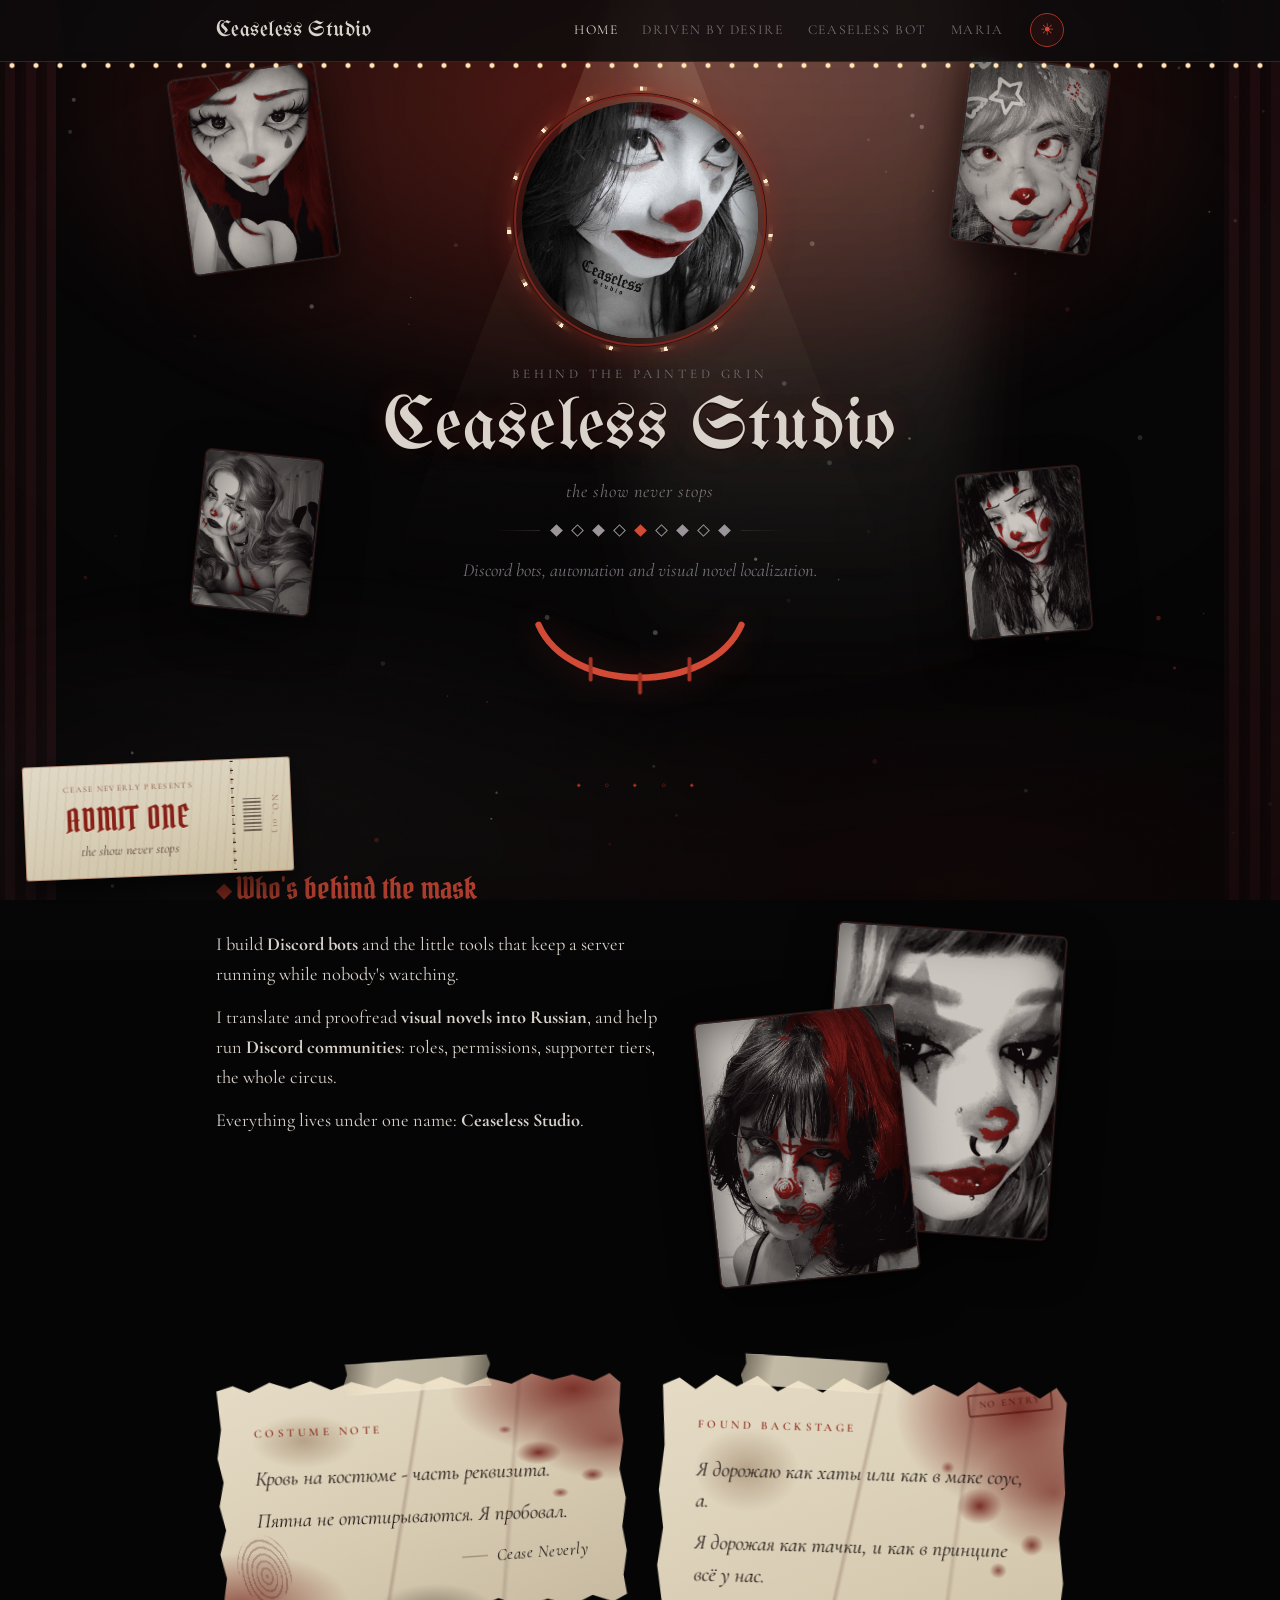
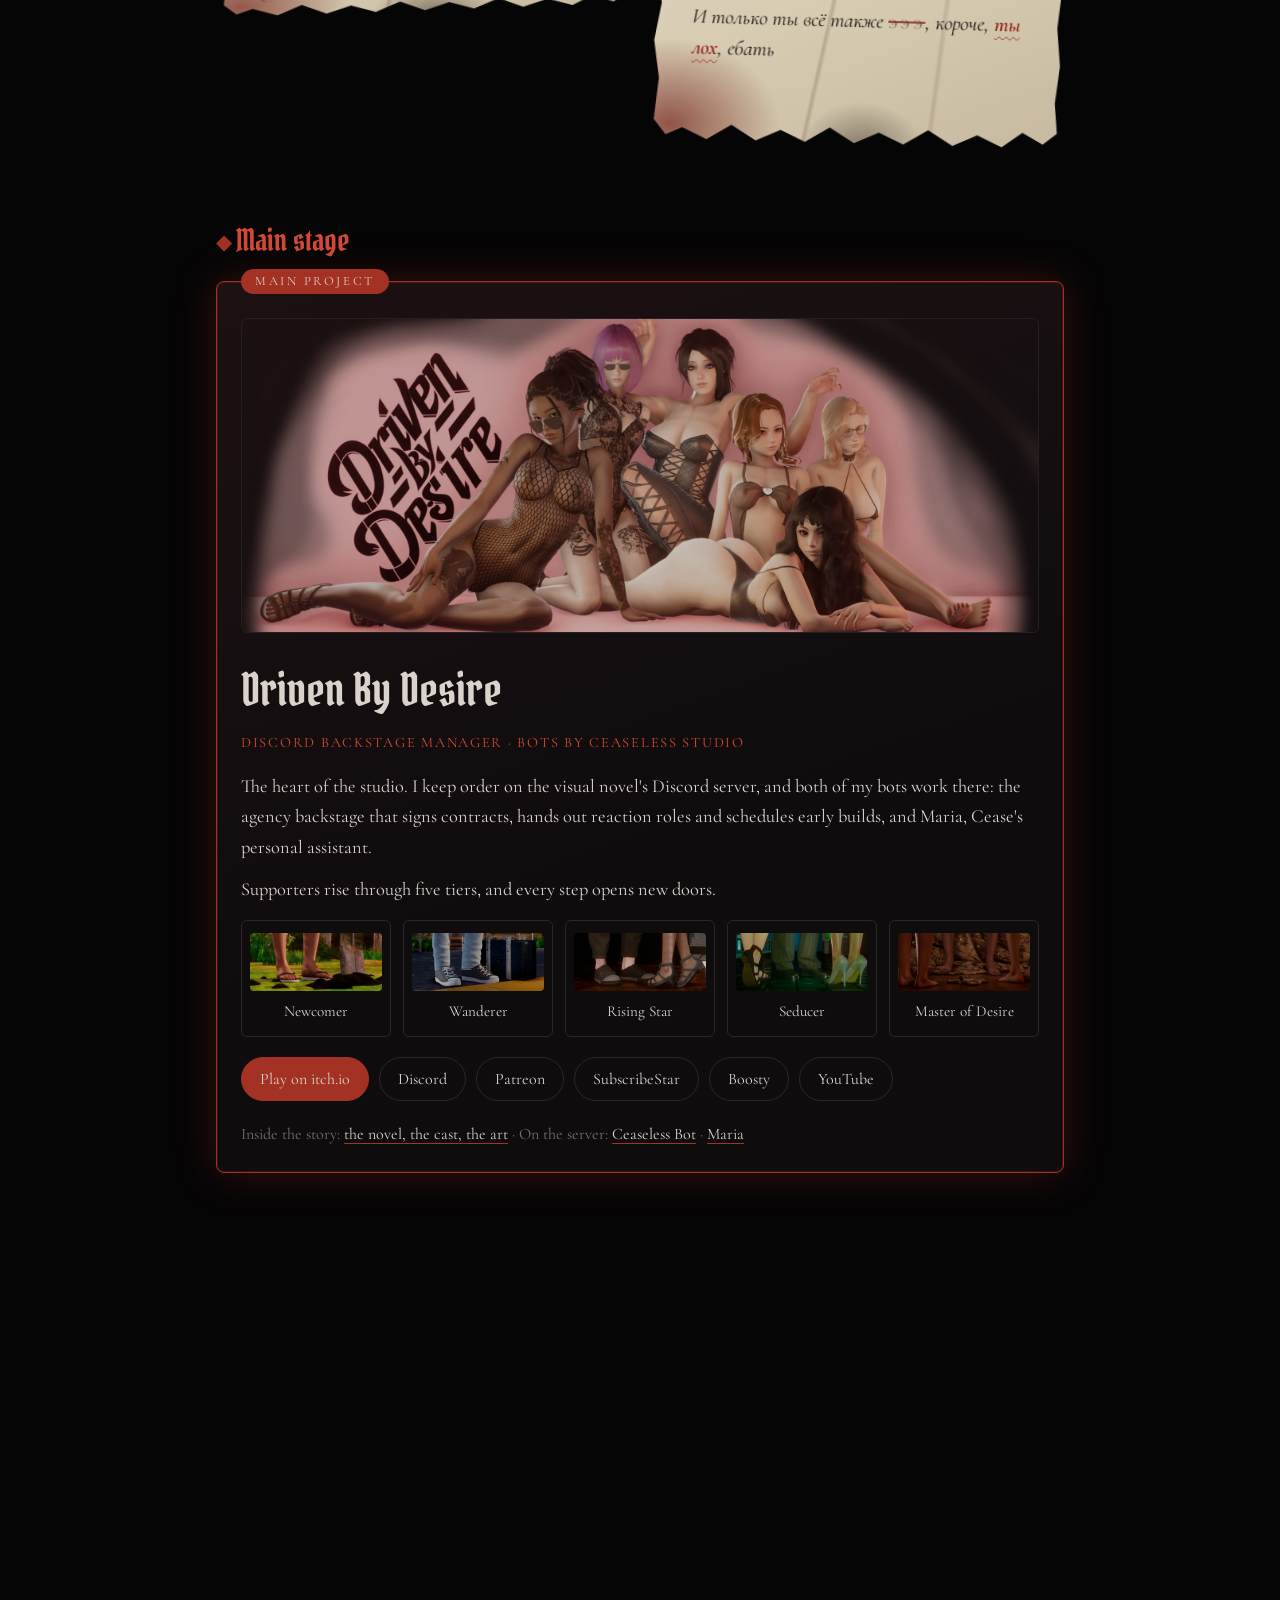
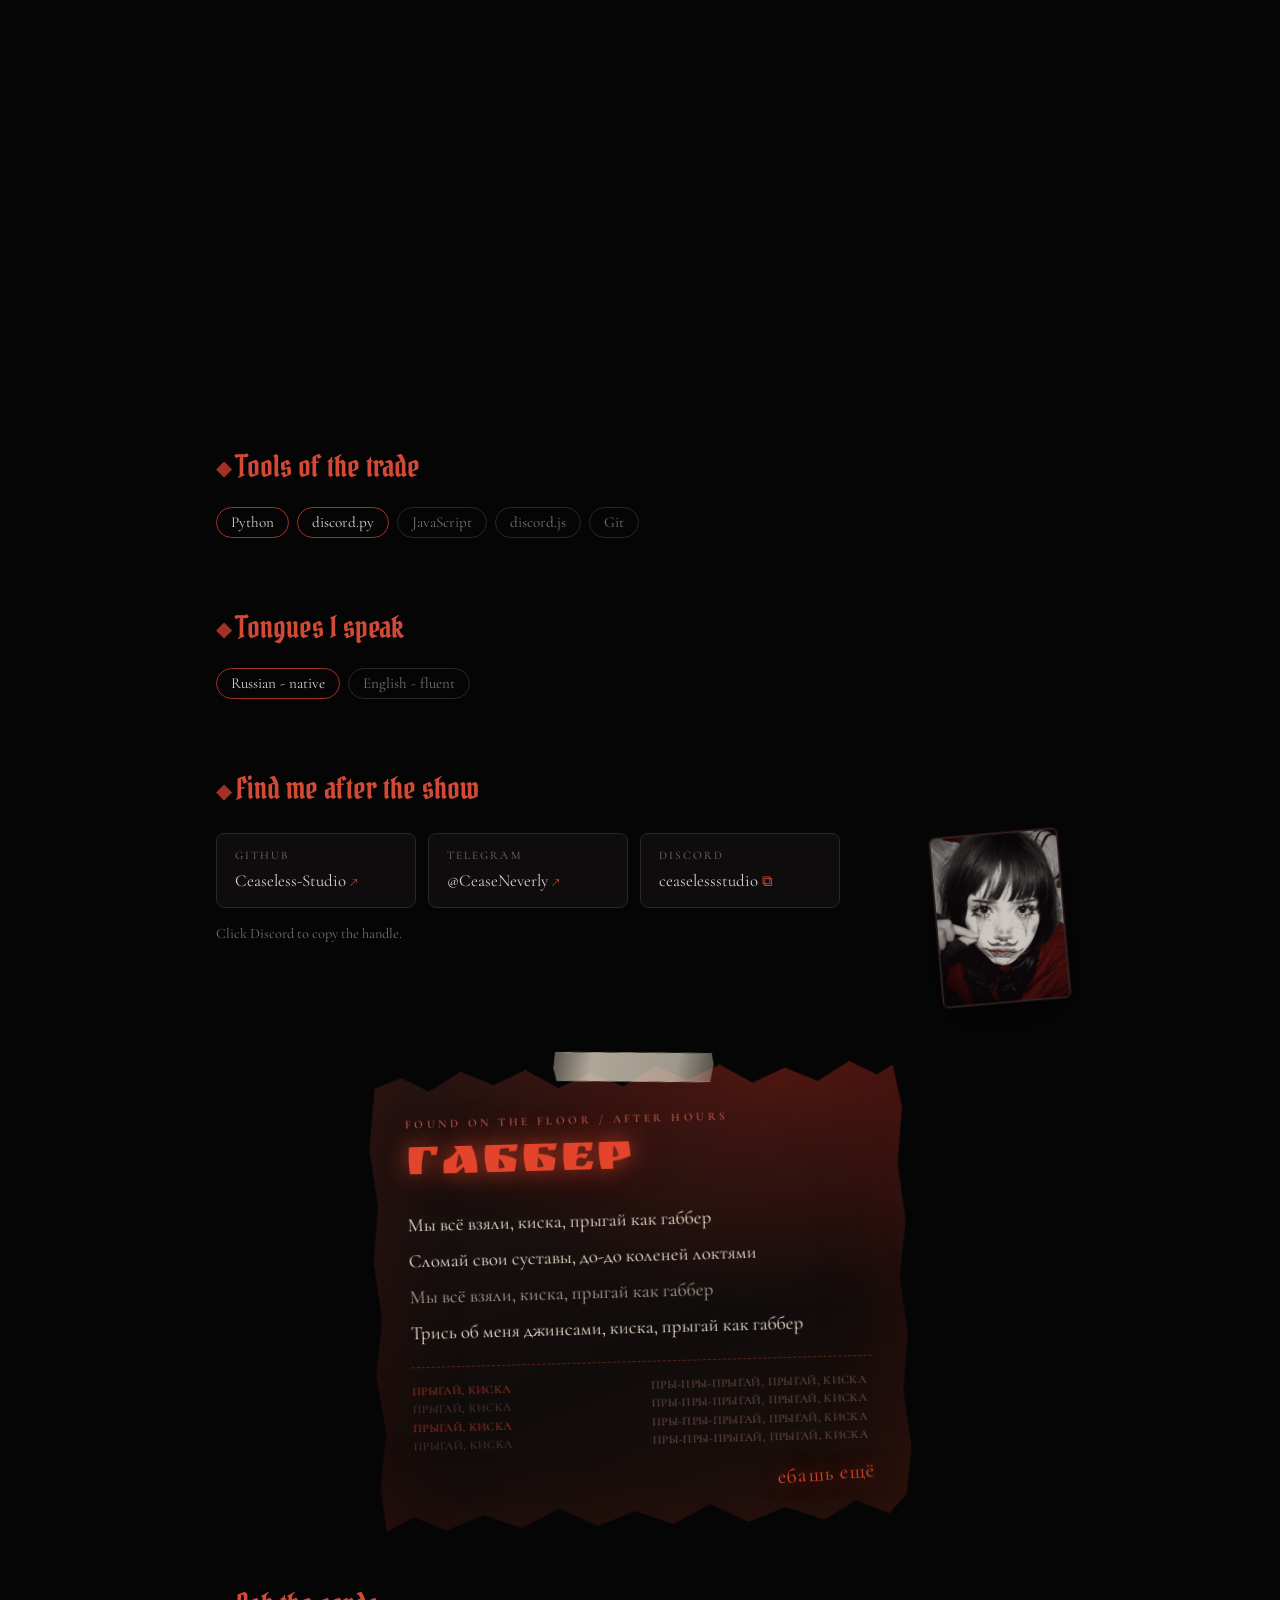
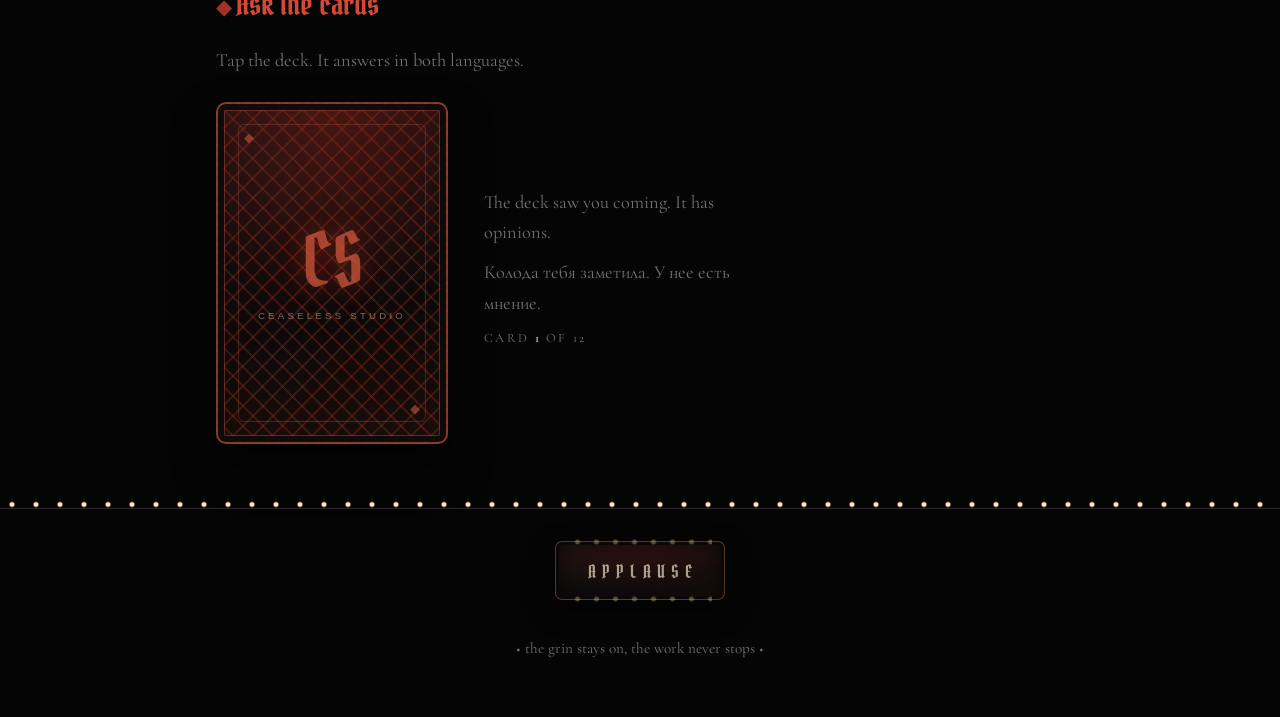
==== commit 3c2ecec9: "Use a blackletter wordmark for Ceaseless Studio" ====
--- a/index.html
+++ b/index.html
@@ -20,9 +20,11 @@
 <link rel="stylesheet" href="night.css">
     <link rel="stylesheet" href="ticket.css">
     <link rel="stylesheet" href="applause.css">
+<link rel="stylesheet" href="gothic.css">
 <link rel="stylesheet" href="backstage-note.css">
 <link rel="stylesheet" href="flyer.css">
     <link rel="stylesheet" href="fortune.css">
+<link href="https://fonts.googleapis.com/css2?family=UnifrakturMaguntia&display=swap" rel="stylesheet">
 </head>
 <body class="home">
 <nav>
@@ -297,3 +299,5 @@
 
 
 
+
+
--- a/gothic.css
+++ b/gothic.css
@@ -0,0 +1,23 @@
+﻿/* готический шрифт для надписи Ceaseless Studio: отдельный файл, чтобы не трогать style.css */
+
+nav .brand,
+.hero h1 {
+  font-family: 'UnifrakturMaguntia', 'Pirata One', 'Cormorant Garamond', Georgia, serif;
+  font-weight: 400;
+}
+
+.hero h1 {
+  letter-spacing: .01em;
+  text-shadow: 0 0 26px rgba(153, 45, 34, .28), 0 2px 0 rgba(0, 0, 0, .45);
+}
+
+nav .brand {
+  letter-spacing: .02em;
+}
+
+@media (max-width: 720px) {
+  nav .brand {
+    font-family: 'UnifrakturMaguntia', 'Pirata One', 'Cormorant Garamond', Georgia, serif;
+  }
+}
+
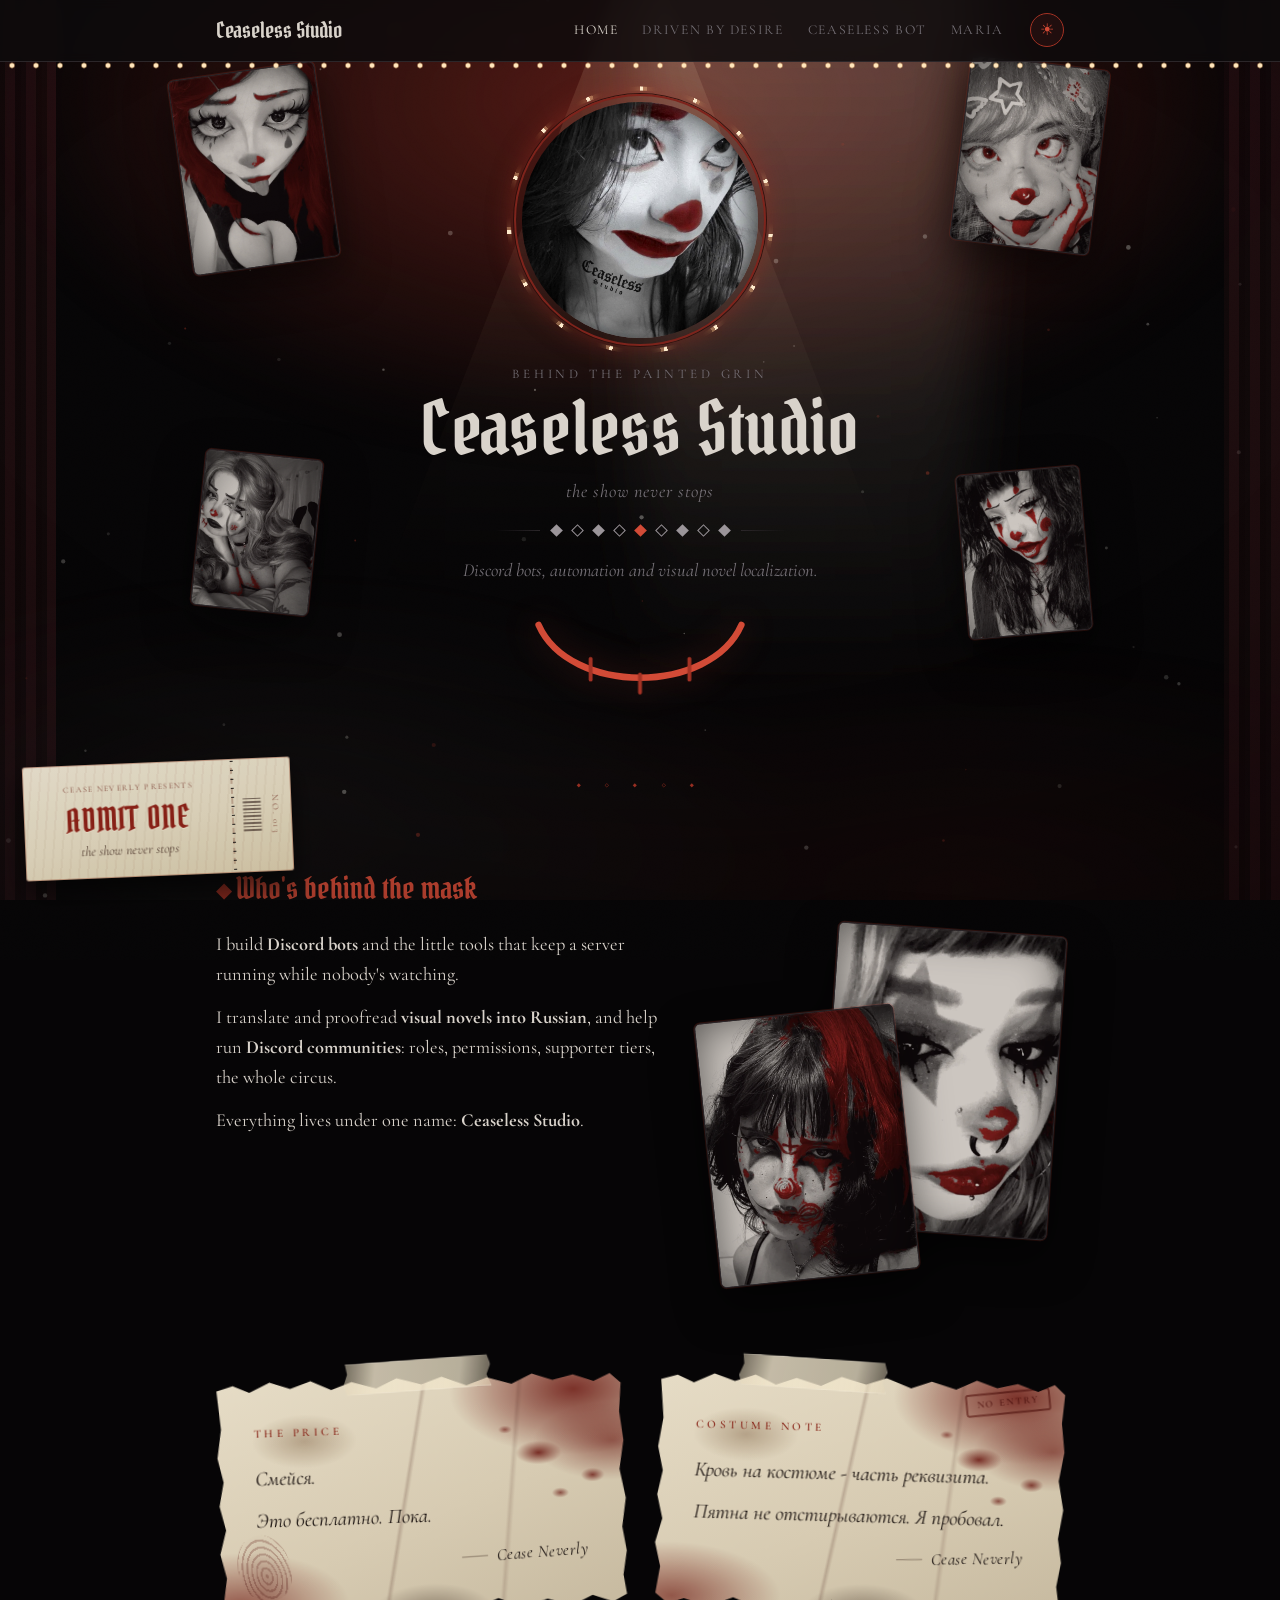
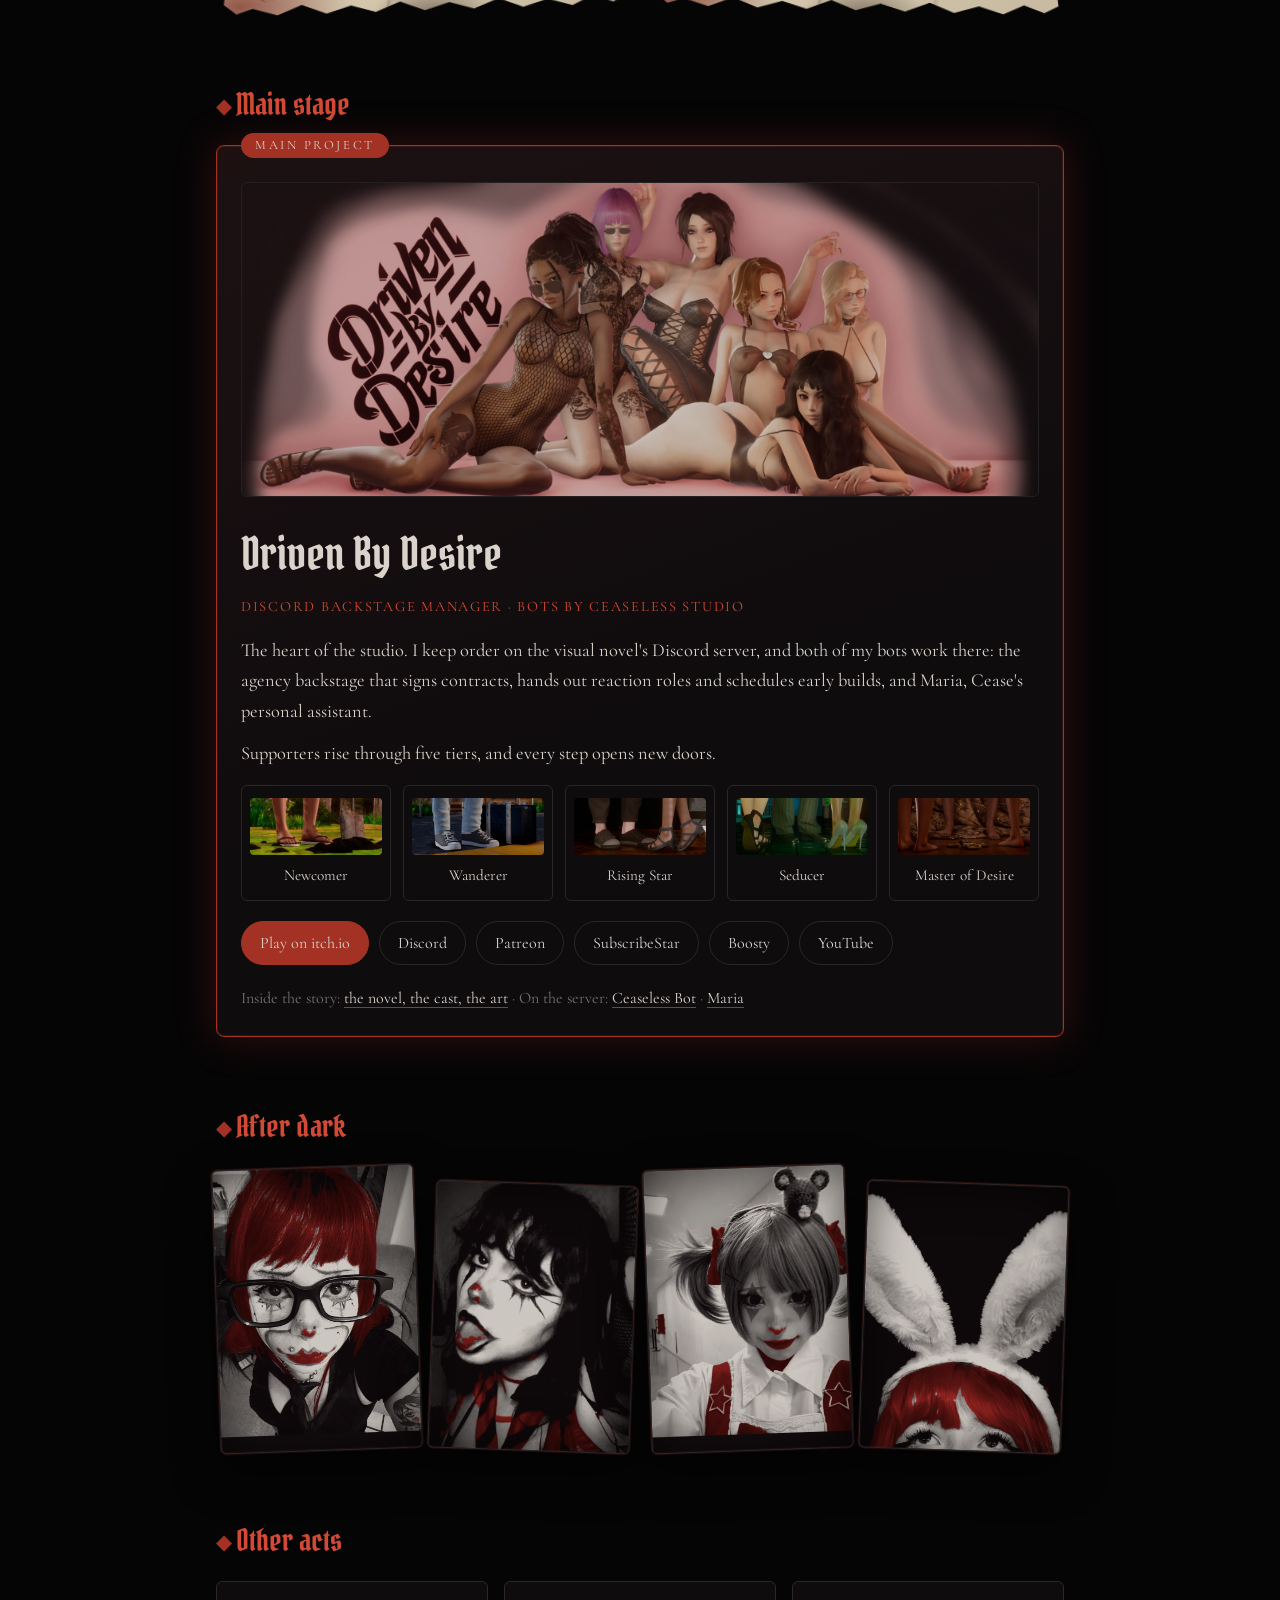
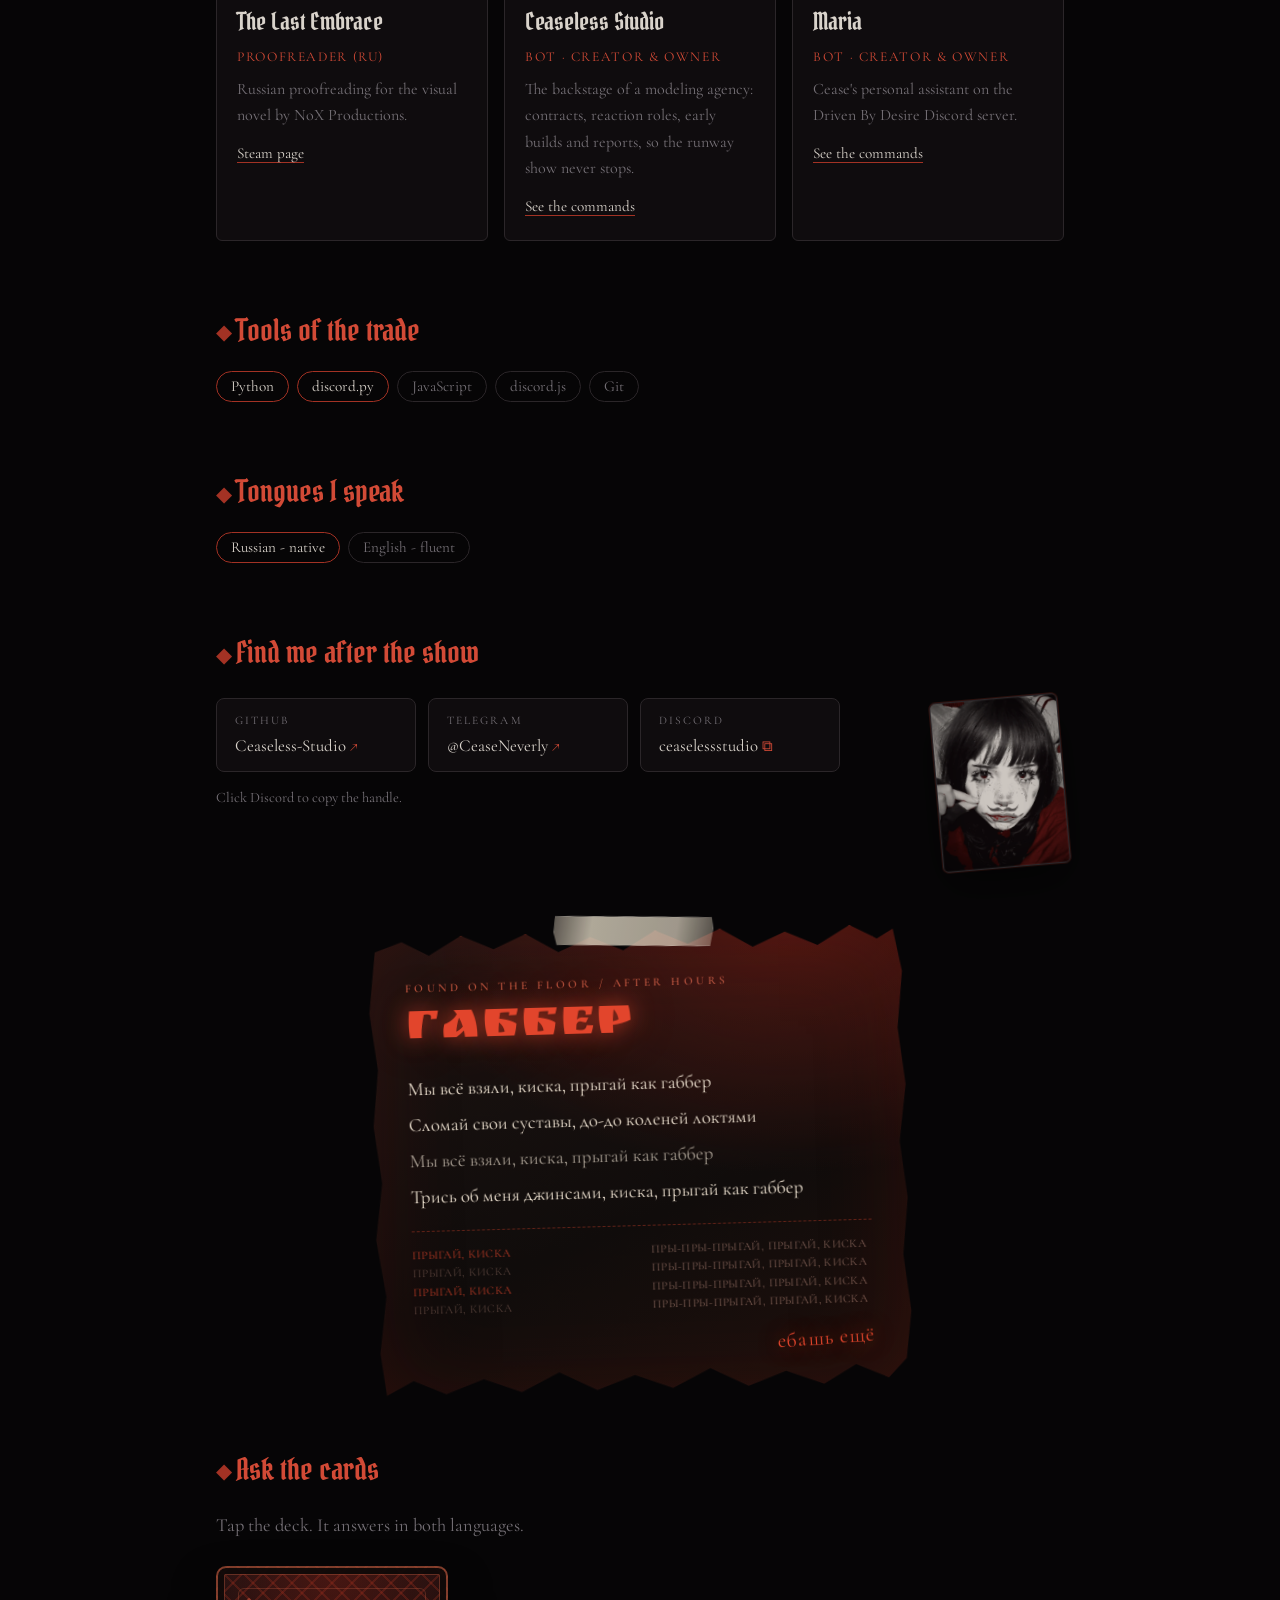
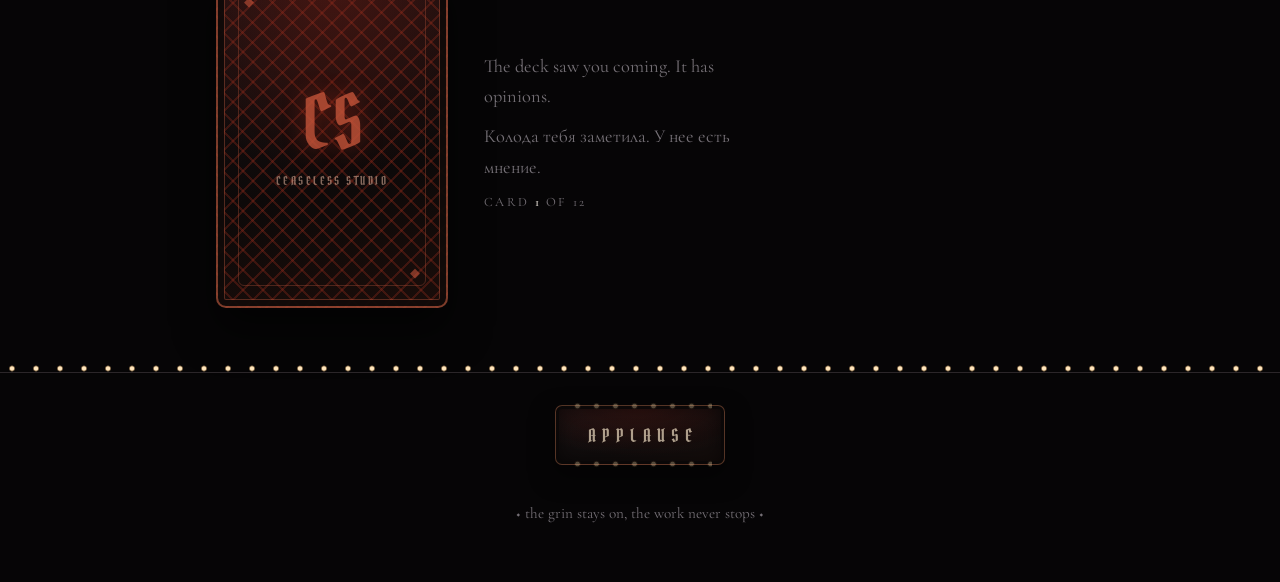
==== commit 650148e5: "Keep Pirata One everywhere and set it on the fortune card" ====
--- a/index.html
+++ b/index.html
@@ -20,11 +20,9 @@
 <link rel="stylesheet" href="night.css">
     <link rel="stylesheet" href="ticket.css">
     <link rel="stylesheet" href="applause.css">
-<link rel="stylesheet" href="gothic.css">
 <link rel="stylesheet" href="backstage-note.css">
 <link rel="stylesheet" href="flyer.css">
     <link rel="stylesheet" href="fortune.css">
-<link href="https://fonts.googleapis.com/css2?family=UnifrakturMaguntia&display=swap" rel="stylesheet">
 </head>
 <body class="home">
 <nav>
@@ -301,3 +299,4 @@
 
 
 
+
--- a/fortune.css
+++ b/fortune.css
@@ -1,6 +1,8 @@
 ﻿/* 16. карта судьбы: колода за кулисами, по клику переворачивается и отвечает на двух языках */
 
 .fortune-section {
+  position: relative;
+  z-index: 5;
   padding-top: 8px;
 }
 
@@ -24,7 +26,6 @@
   border: 0;
   background: none;
   cursor: pointer;
-  perspective: 1100px;
   -webkit-tap-highlight-color: transparent;
 }
 
@@ -39,12 +40,15 @@
   display: block;
   width: 100%;
   height: 100%;
-  transform-style: preserve-3d;
-  transition: transform .75s cubic-bezier(.2, .8, .25, 1);
-}
-
-.fortune-card.is-flipped .fortune-inner {
-  transform: rotateY(180deg);
+  transition: transform .18s ease-in;
+}
+
+.fortune-card.is-shut .fortune-inner {
+  transform: perspective(900px) rotateY(90deg);
+}
+
+.fortune-card.is-shut.is-opening .fortune-inner {
+  transition: transform .26s ease-out;
 }
 
 .fortune-face {
@@ -56,8 +60,6 @@
   justify-content: center;
   padding: 22px 20px;
   border-radius: 10px;
-  backface-visibility: hidden;
-  -webkit-backface-visibility: hidden;
   box-shadow: 0 22px 40px rgba(0, 0, 0, .55);
   overflow: hidden;
 }
@@ -99,8 +101,9 @@
   position: relative;
   z-index: 1;
   margin-top: 12px;
-  font-size: .6rem;
-  letter-spacing: .34em;
+  font-family: 'Pirata One', 'Cormorant Garamond', Georgia, serif;
+  font-size: .78rem;
+  letter-spacing: .2em;
   text-transform: uppercase;
   color: rgba(214, 170, 148, .6);
 }
@@ -125,7 +128,8 @@
 /* лицо */
 
 .fortune-front {
-  transform: rotateY(180deg);
+  visibility: hidden;
+  opacity: 0;
   justify-content: flex-start;
   border: 2px solid rgba(120, 60, 40, .5);
   background:
@@ -186,7 +190,8 @@
 .fortune-sign {
   margin-top: auto;
   padding-top: 14px;
-  font-size: .68rem;
+  font-family: 'Pirata One', 'Cormorant Garamond', Georgia, serif;
+  font-size: .76rem;
   letter-spacing: .28em;
   text-transform: uppercase;
   color: rgba(120, 60, 40, .55);
@@ -229,7 +234,13 @@
   .fortune-back-sigil { font-size: 3.8rem; }
 }
 
+.fortune-card.is-face .fortune-front { visibility: visible; opacity: 1; }
+.fortune-card.is-face .fortune-back { visibility: hidden; opacity: 0; }
+
 @media (prefers-reduced-motion: reduce) {
   .fortune-inner { transition: none; }
 }
 
+
+
+
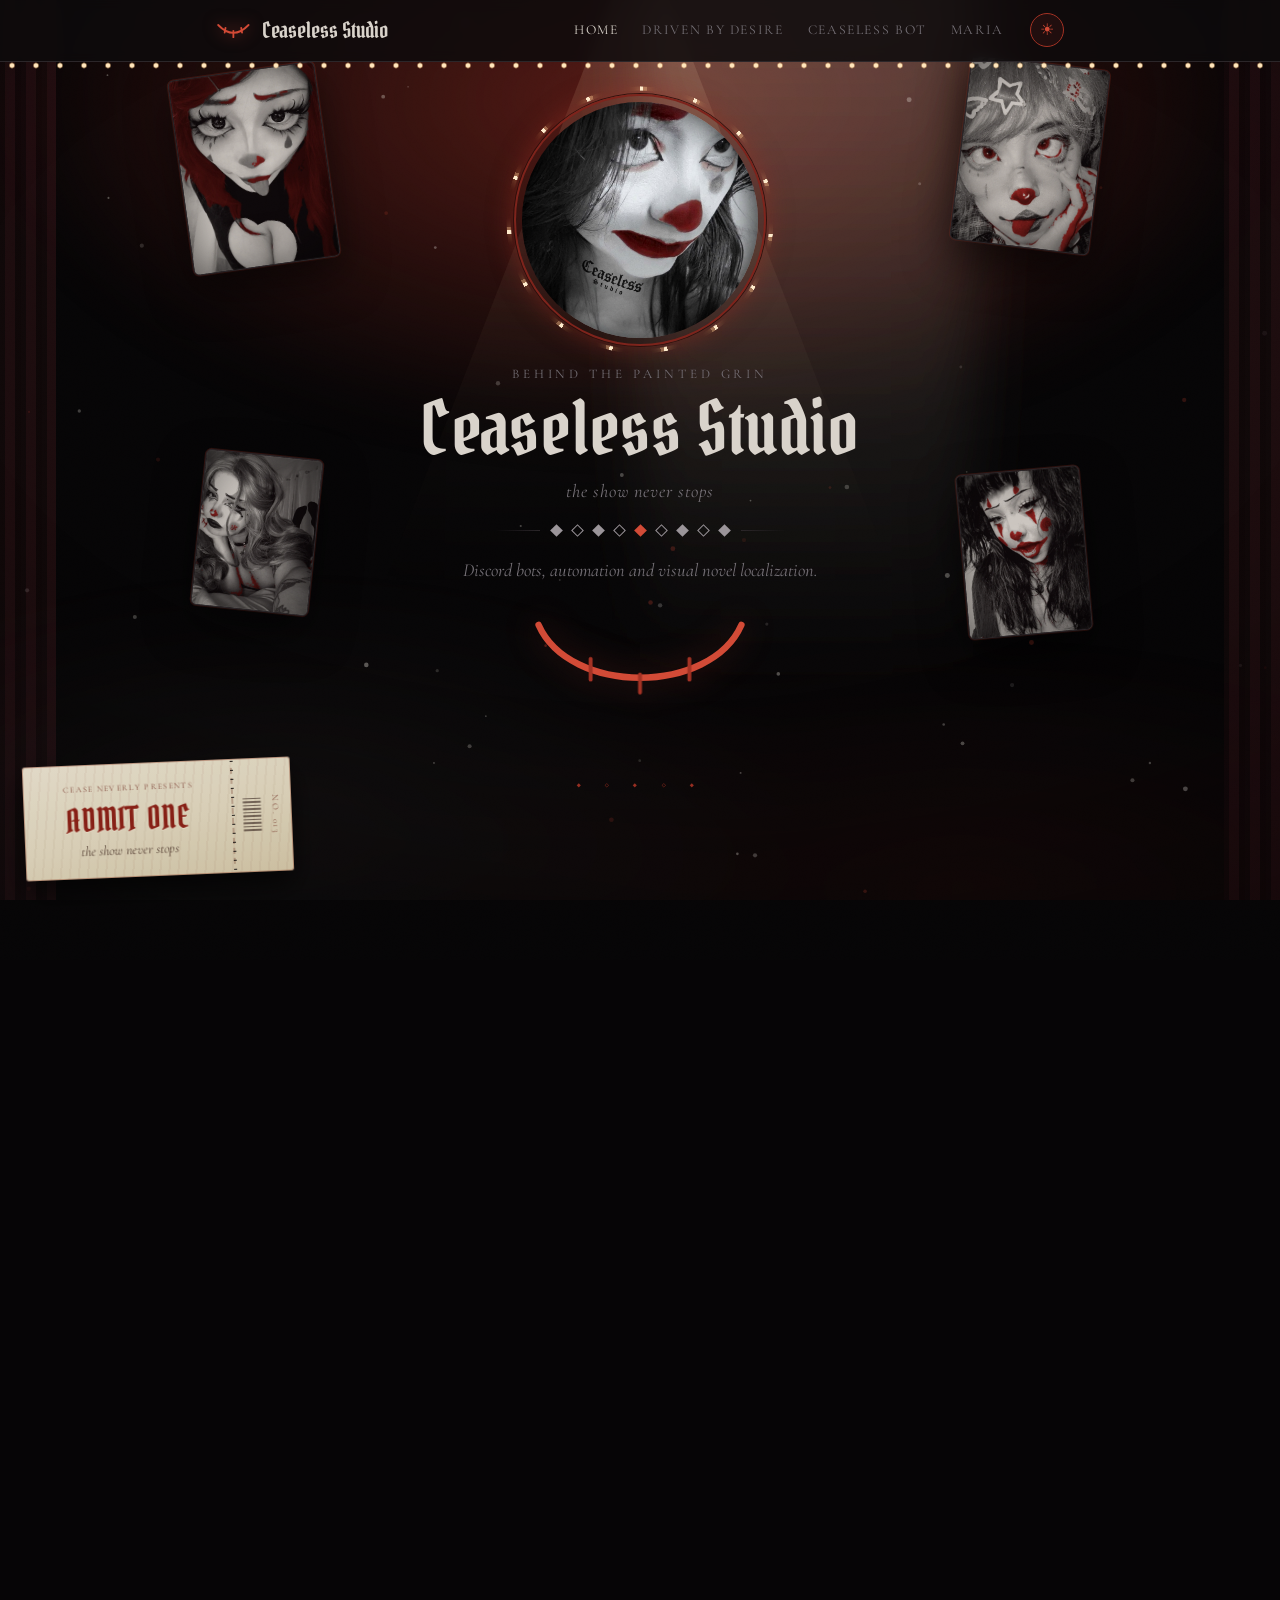
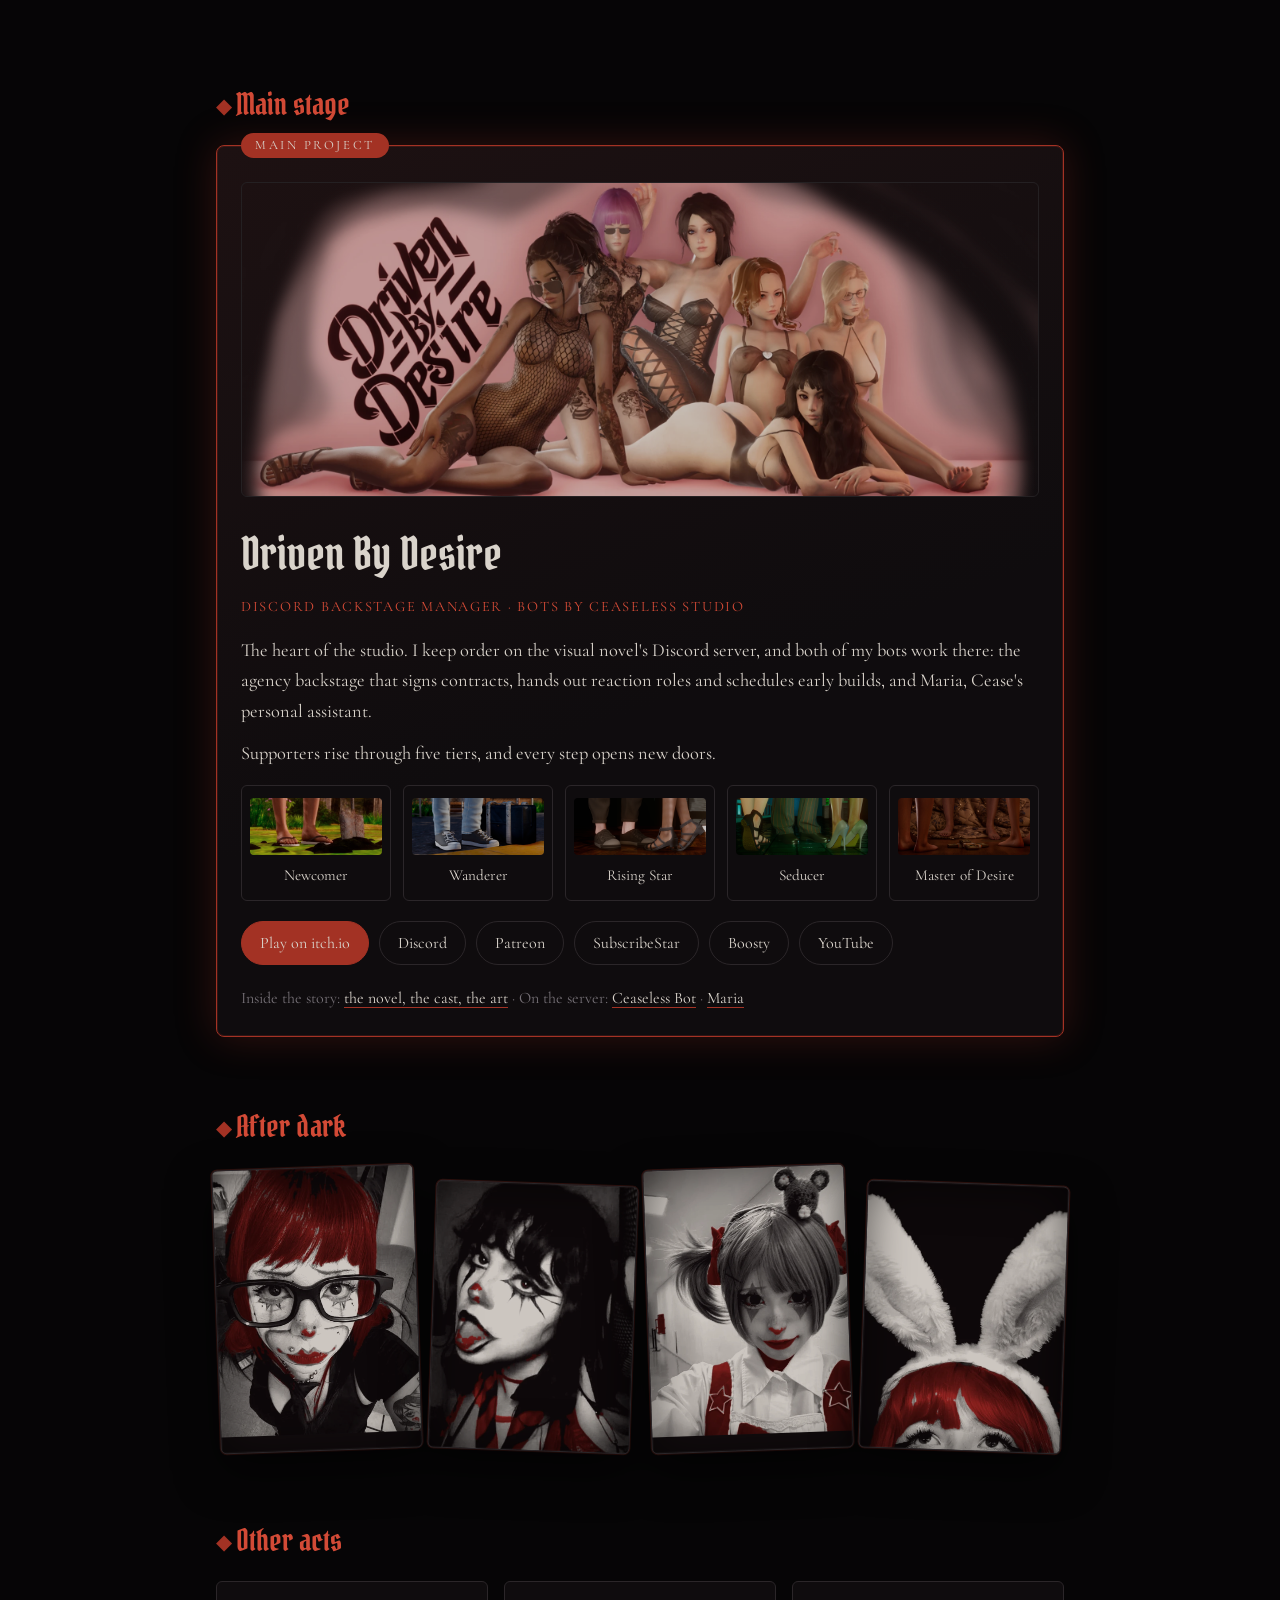
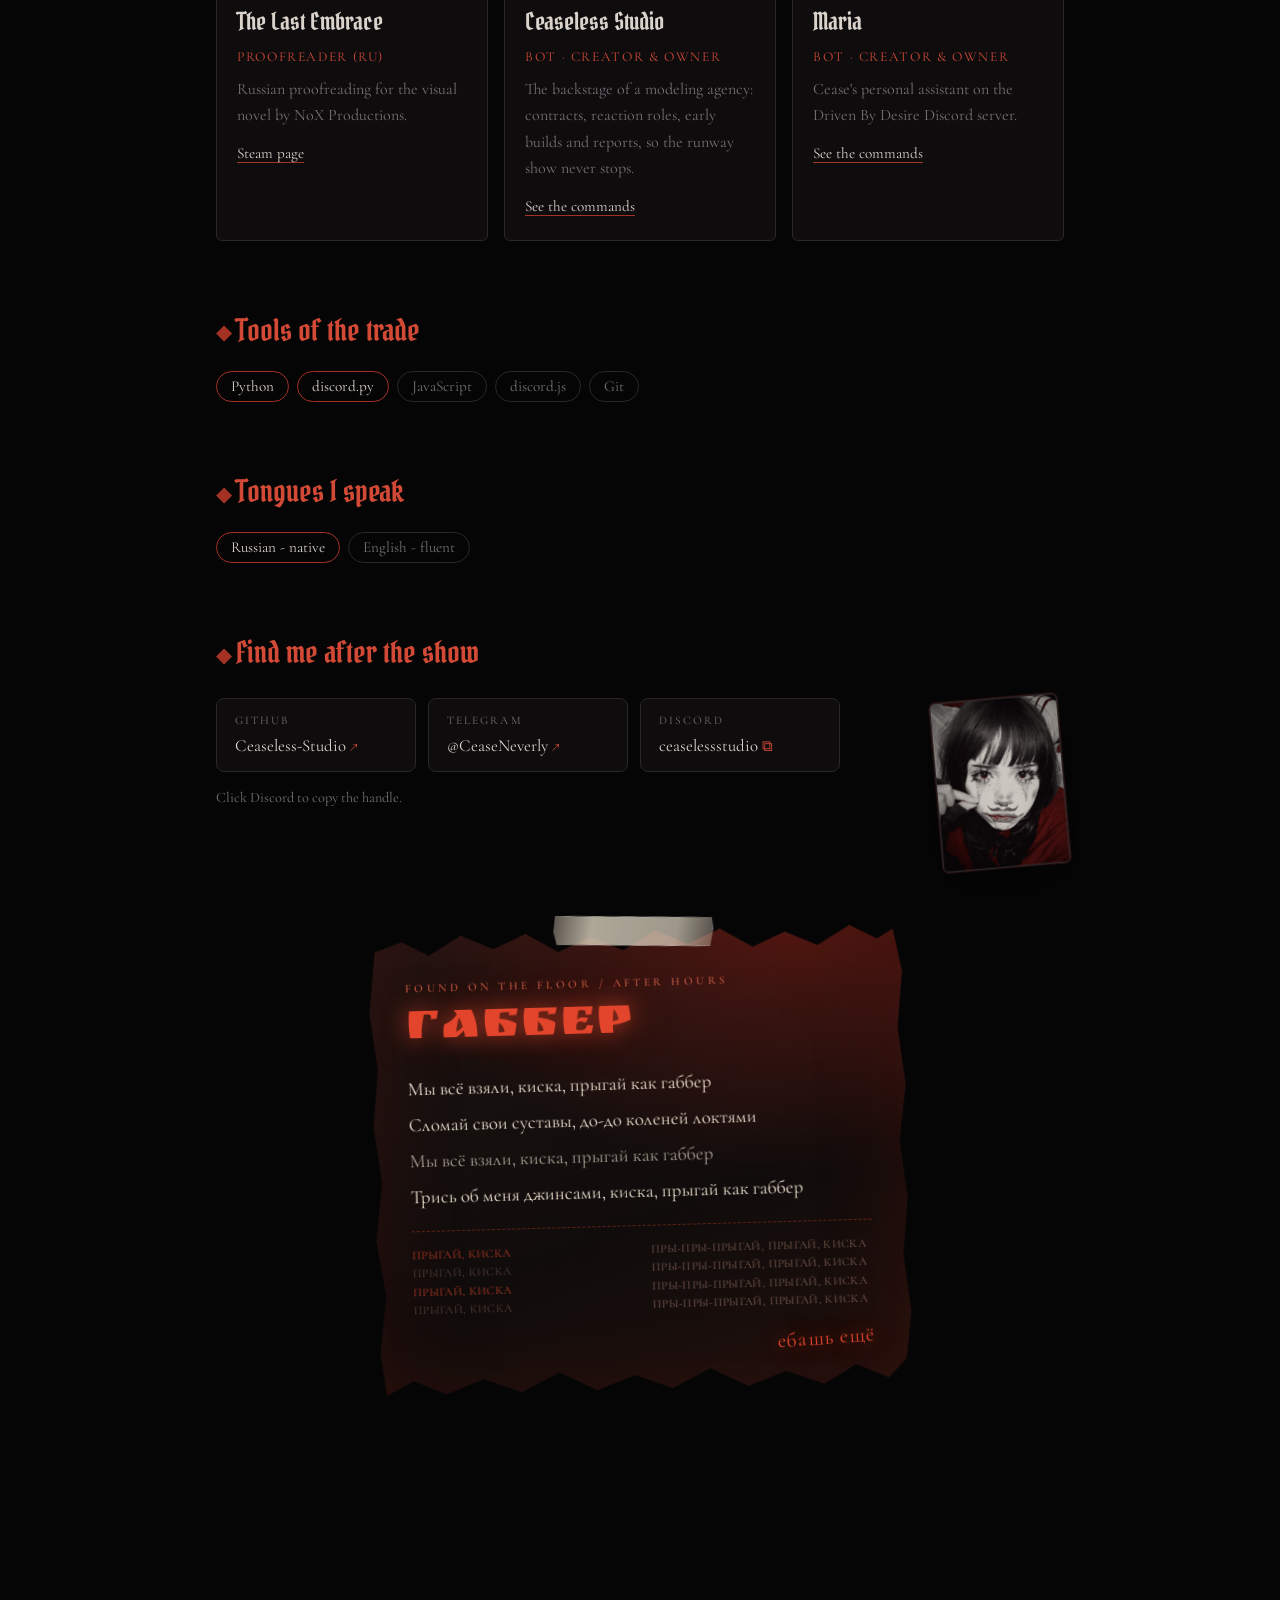
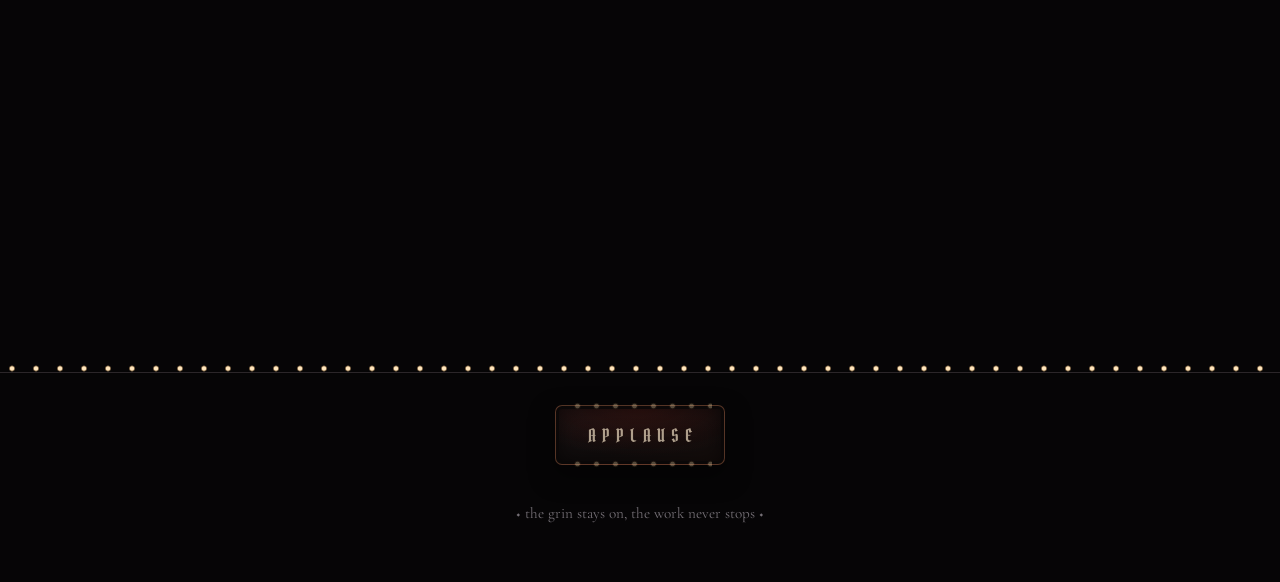
==== commit 1f607bf1: "Add the curtain page transition and the smile mini logo" ====
--- a/index.html
+++ b/index.html
@@ -16,6 +16,8 @@
 <link rel="preconnect" href="https://fonts.gstatic.com" crossorigin>
 <link href="https://fonts.googleapis.com/css2?family=Cormorant+Garamond:ital,wght@0,400;0,600;1,400&family=Pirata+One&family=Ruslan+Display&display=swap" rel="stylesheet">
 <link rel="stylesheet" href="style.css">
+<link rel="stylesheet" href="curtain-transition.css">
+<link rel="stylesheet" href="brand-mark.css">
 <link rel="stylesheet" href="trace-cards.css">
 <link rel="stylesheet" href="night.css">
     <link rel="stylesheet" href="ticket.css">
@@ -27,7 +29,7 @@
 <body class="home">
 <nav>
   <div class="wrap">
-    <a class="brand" href="index.html">Ceaseless Studio</a>
+    <a class="brand" href="index.html"><span class="brand-smile" aria-hidden="true"><svg viewBox="0 0 64 32" fill="none" stroke="currentColor" stroke-width="3.4" stroke-linecap="round"><path d="M4 5 Q32 34 60 5"/><path d="M17.5 10.4 L16 19"/><path d="M32 15.8 L32 27.4"/><path d="M46.5 10.4 L48 19"/></svg></span>Ceaseless Studio</a>
     <a class="link on" href="index.html">Home</a>
     <a class="link" href="driven-by-desire.html">Driven By Desire</a>
     <a class="link" href="ceaseless-bot.html">Ceaseless Bot</a>
@@ -300,3 +302,5 @@
 
 
 
+
+
--- a/curtain-transition.css
+++ b/curtain-transition.css
@@ -0,0 +1,76 @@
+﻿/* переход между страницами: занавес закрывается, потом открывается новая страница */
+
+.curtain.is-closing {
+  display: block !important;
+  visibility: visible !important;
+  opacity: 1 !important;
+  pointer-events: none;
+  z-index: 60;
+}
+
+.curtain.is-closing i {
+  animation: none !important;
+  will-change: transform;
+}
+
+.curtain.is-closing i:first-child {
+  animation: cs-curtain-close-left .44s cubic-bezier(.25, .8, .35, 1) forwards !important;
+}
+
+.curtain.is-closing i:last-child {
+  animation: cs-curtain-close-right .44s cubic-bezier(.25, .8, .35, 1) forwards !important;
+}
+
+/* новая страница: занавес уже закрыт и раскрывается */
+.curtain.is-arriving {
+  display: block !important;
+  visibility: visible !important;
+  opacity: 1 !important;
+  z-index: 60;
+}
+
+.curtain.is-arriving i {
+  animation: none !important;
+  will-change: transform;
+}
+
+.curtain.is-arriving i:first-child {
+  animation: cs-curtain-open-left .5s cubic-bezier(.4, .1, .5, .95) forwards !important;
+}
+
+.curtain.is-arriving i:last-child {
+  animation: cs-curtain-open-right .5s cubic-bezier(.4, .1, .5, .95) forwards !important;
+}
+
+@keyframes cs-curtain-open-left {
+  from { transform: translateX(0); }
+  to { transform: translateX(-104%); }
+}
+
+@keyframes cs-curtain-open-right {
+  from { transform: translateX(0); }
+  to { transform: translateX(104%); }
+}
+
+@keyframes cs-curtain-close-left {
+  from { transform: translateX(-104%); }
+  to { transform: translateX(0); }
+}
+
+@keyframes cs-curtain-close-right {
+  from { transform: translateX(104%); }
+  to { transform: translateX(0); }
+}
+
+@media (prefers-reduced-motion: reduce) {
+  .curtain.is-closing i:first-child,
+  .curtain.is-closing i:last-child {
+    animation: none !important;
+    transform: translateX(0) !important;
+  }
+
+  .curtain.is-arriving {
+    display: none !important;
+  }
+}
+
--- a/brand-mark.css
+++ b/brand-mark.css
@@ -0,0 +1,34 @@
+/* мини-лого: багровая улыбка в меню на каждой странице */
+
+nav .brand {
+  display: inline-flex;
+  align-items: center;
+  gap: .5em;
+}
+
+.brand-smile {
+  display: inline-block;
+  width: 1.55em;
+  height: .8em;
+  flex: none;
+  color: var(--accent-hi, #c0402f);
+  filter: drop-shadow(0 0 6px rgba(192, 64, 47, .45));
+}
+
+.brand-smile svg {
+  display: block;
+  width: 100%;
+  height: 100%;
+  overflow: visible;
+}
+
+html.night .brand-smile {
+  filter: drop-shadow(0 0 8px rgba(210, 74, 54, .6));
+}
+
+@media (max-width: 560px) {
+  .brand-smile {
+    width: 1.35em;
+    height: .7em;
+  }
+}
--- a/trace-cards.css
+++ b/trace-cards.css
@@ -1,4 +1,4 @@
-/* След из игральных карт за курсором.
+﻿/* След из игральных карт за курсором.
    Слой создаёт site.js (пункт 10), здесь только внешний вид и анимация.
    Отключается при prefers-reduced-motion и на тач-устройствах (JS не спавнит). */
 
@@ -84,3 +84,15 @@
   .trace-card::before { font-size: 9px; left: 3px; top: 2px; }
   .trace-card::after { font-size: 15px; }
 }
+
+
+/* содержимое страницы всегда выше следа из карт */
+main {
+  position: relative;
+  z-index: 1;
+}
+
+.trace-layer {
+  z-index: 0;
+}
+
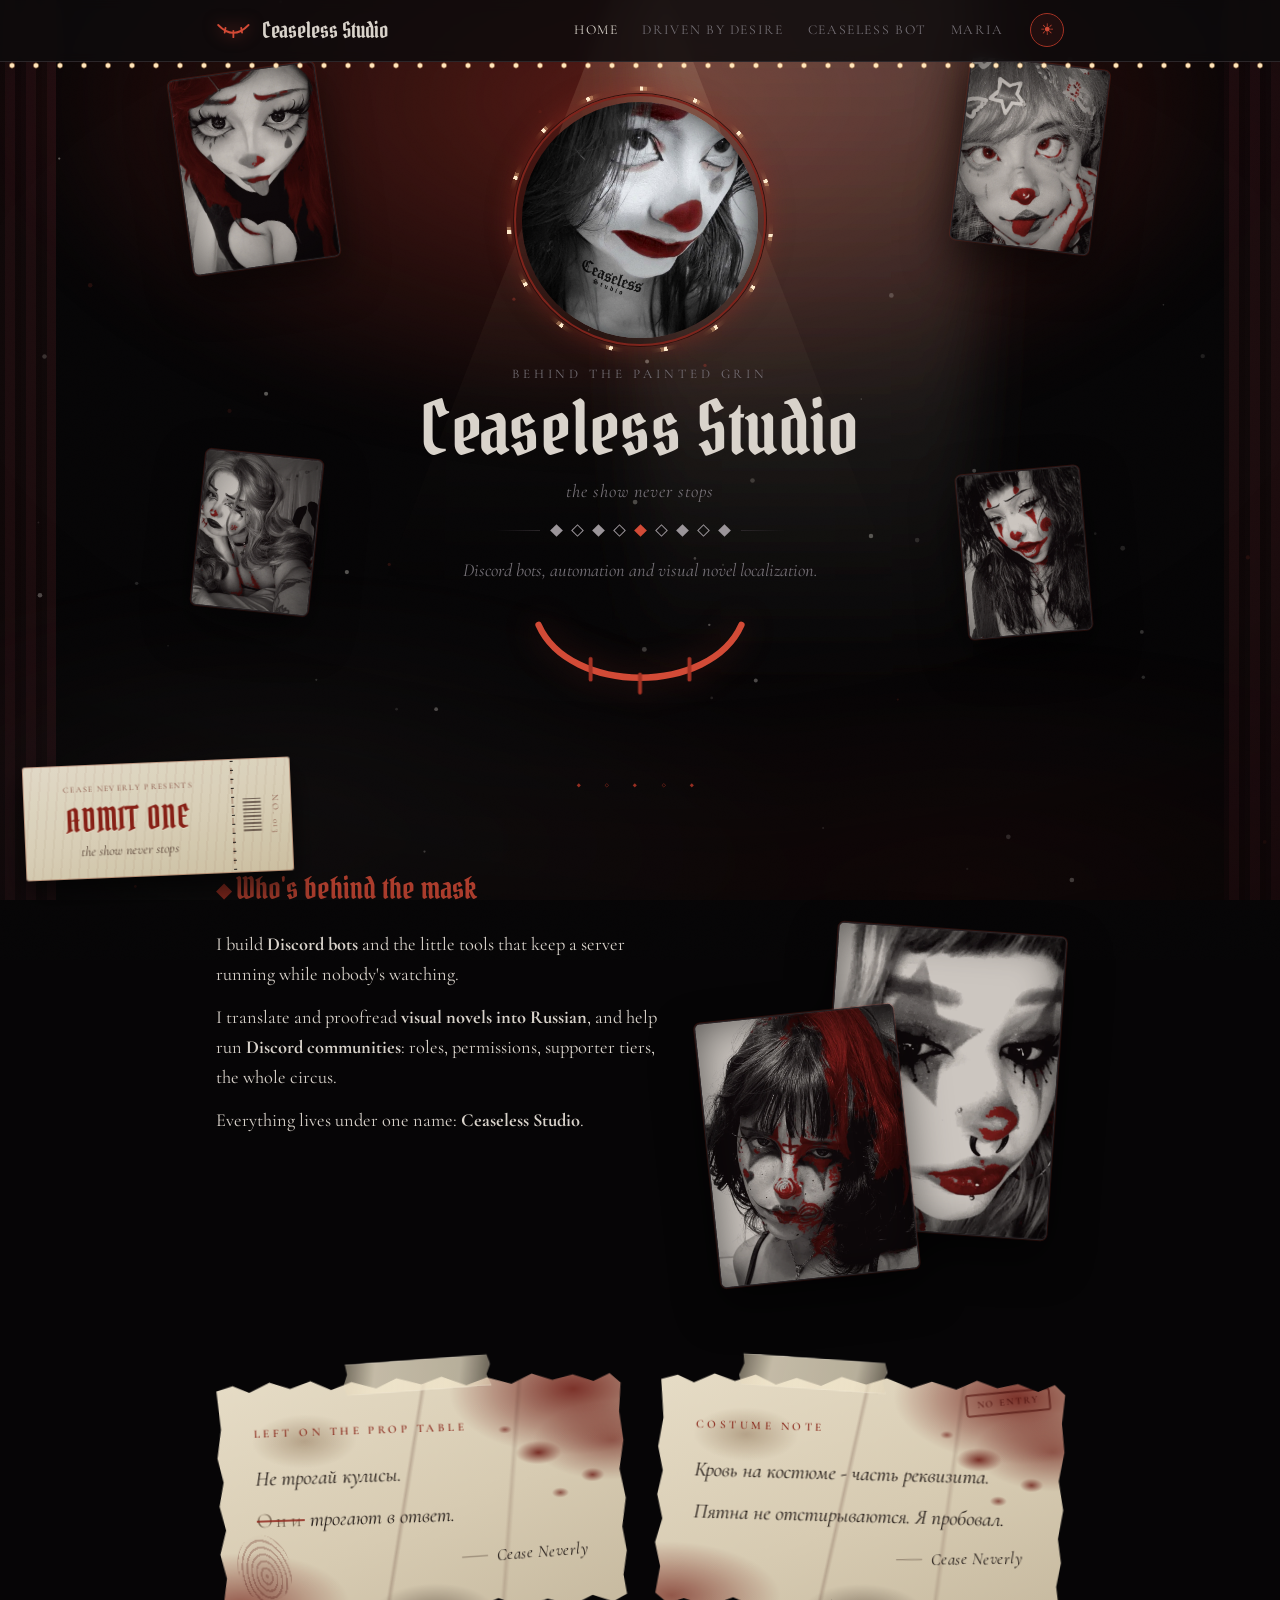
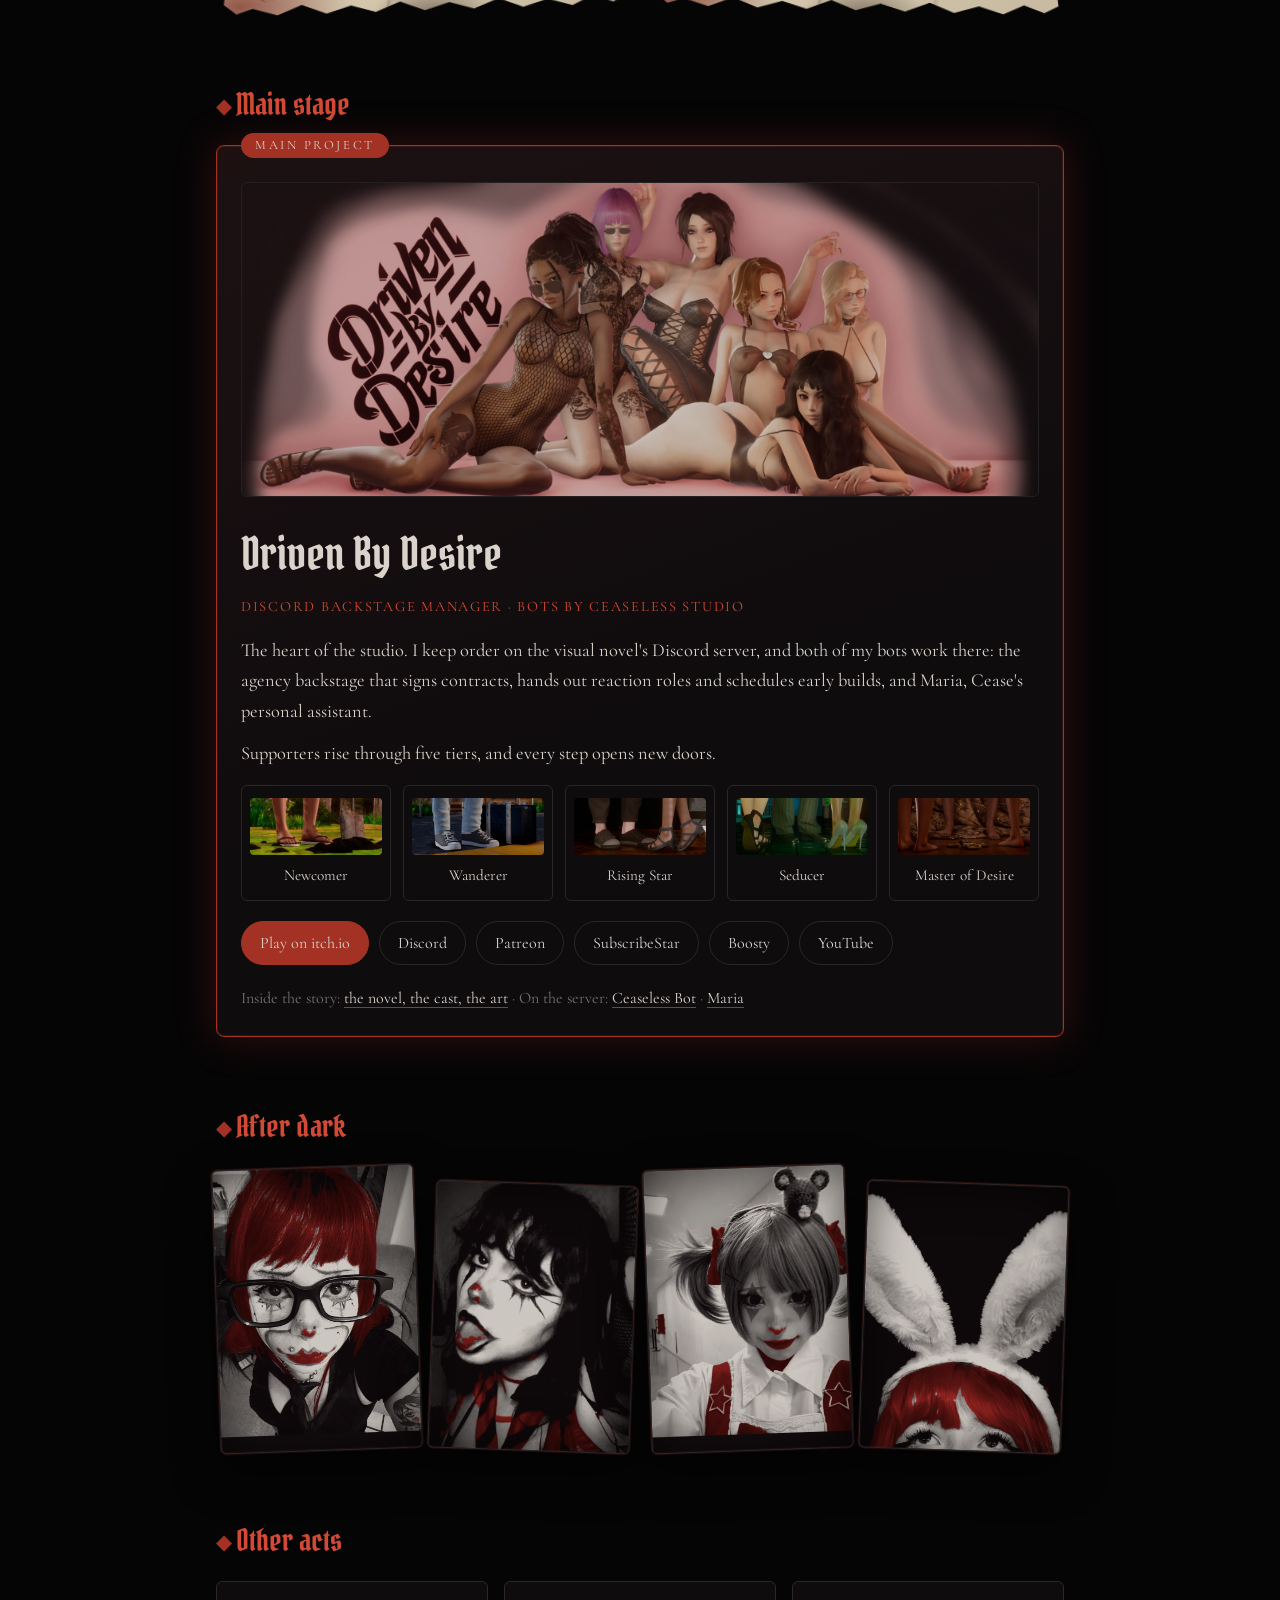
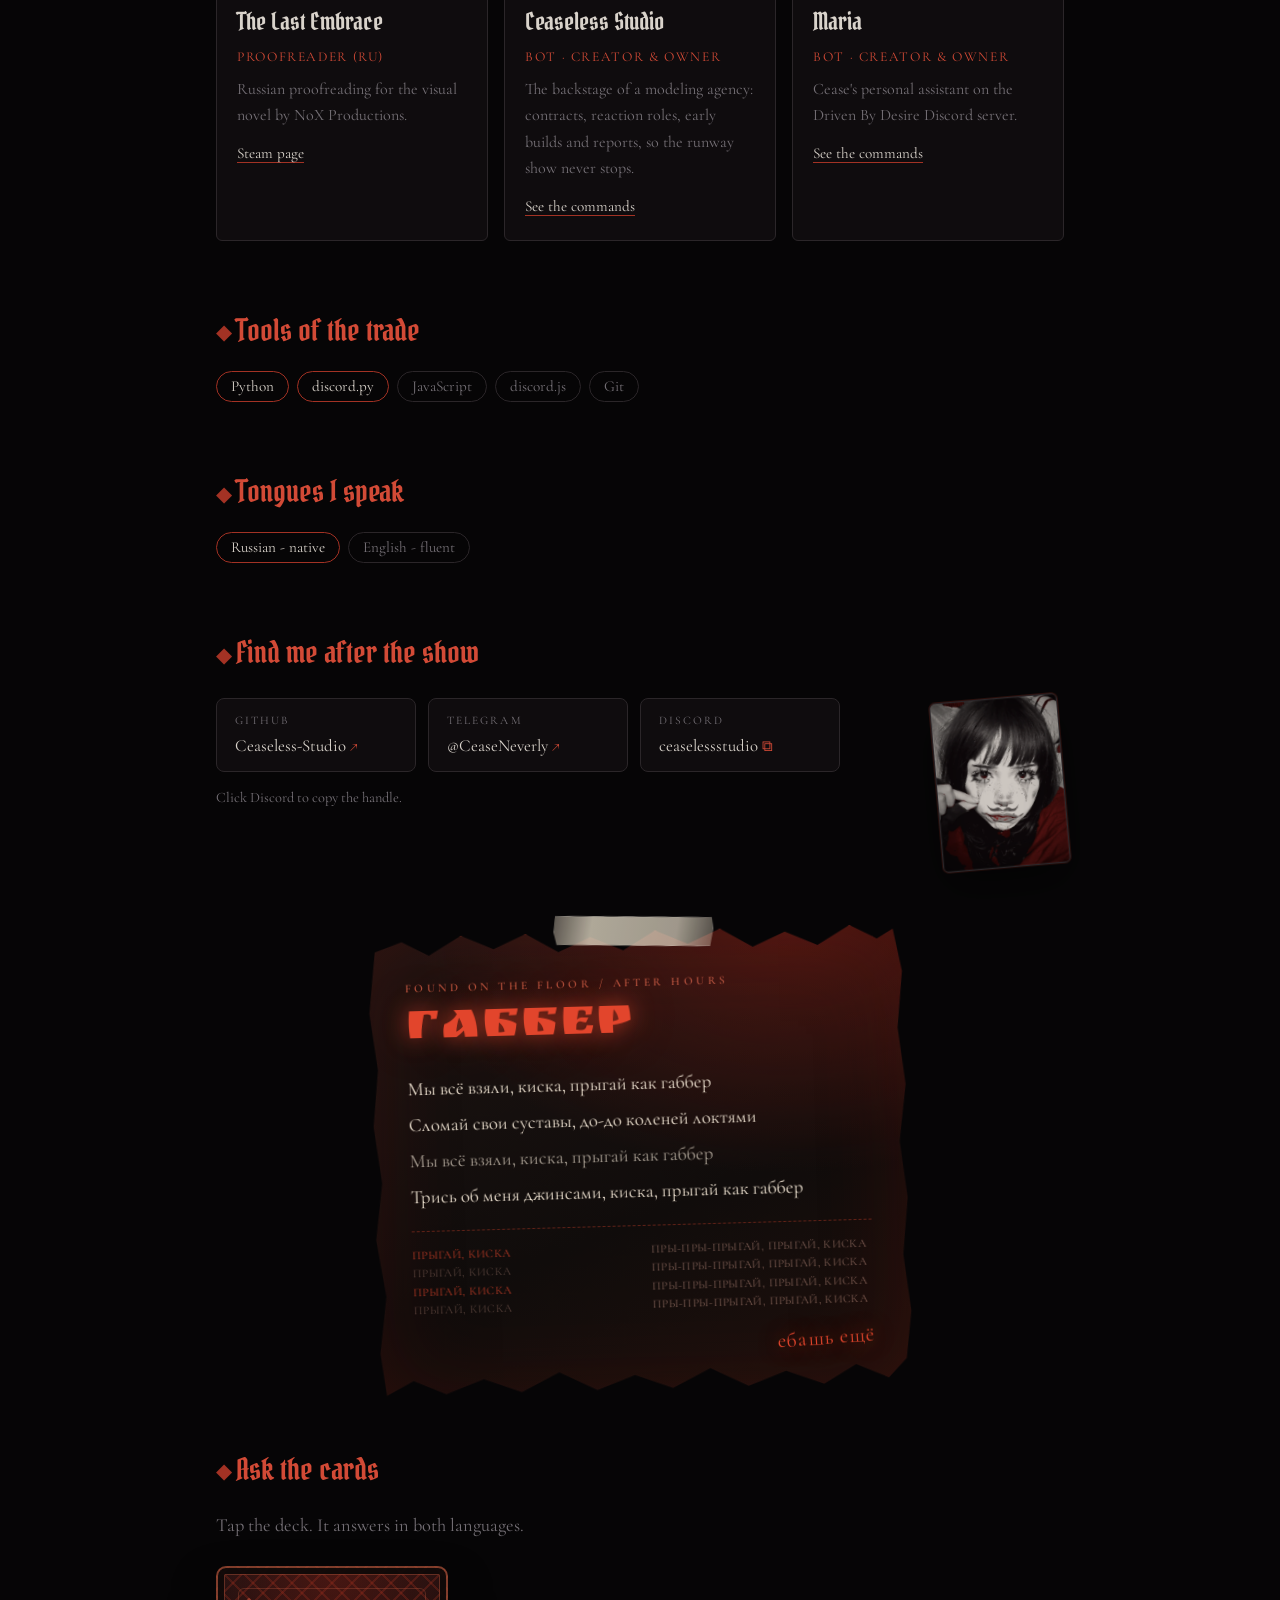
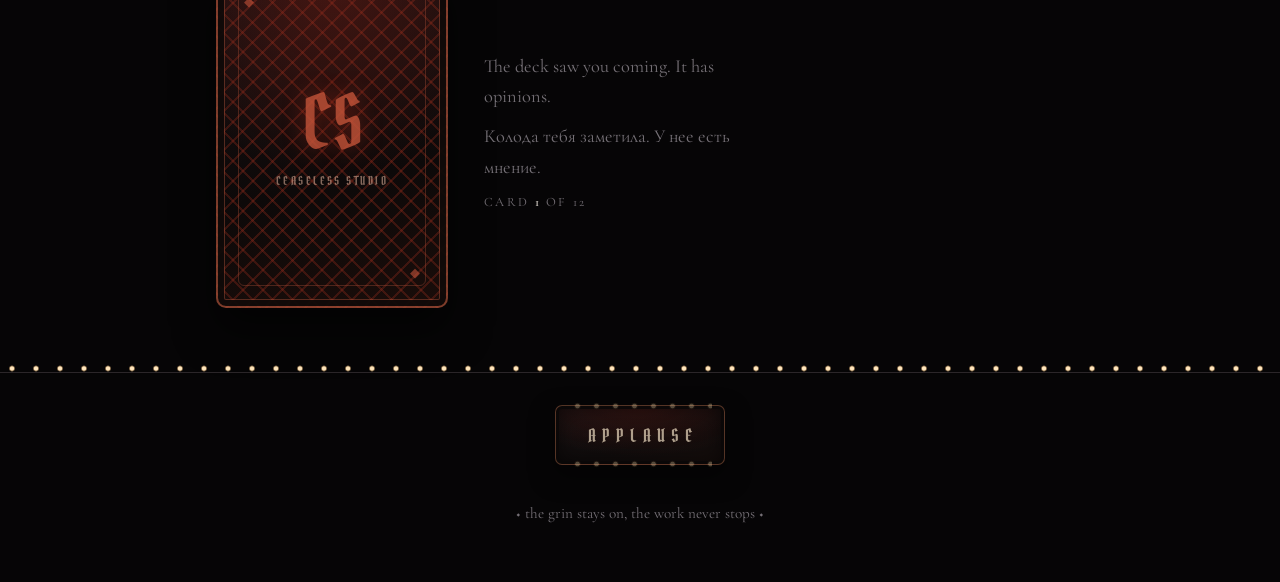
==== commit 33fc8282: "Drop the curtain page transition" ====
--- a/index.html
+++ b/index.html
@@ -16,7 +16,6 @@
 <link rel="preconnect" href="https://fonts.gstatic.com" crossorigin>
 <link href="https://fonts.googleapis.com/css2?family=Cormorant+Garamond:ital,wght@0,400;0,600;1,400&family=Pirata+One&family=Ruslan+Display&display=swap" rel="stylesheet">
 <link rel="stylesheet" href="style.css">
-<link rel="stylesheet" href="curtain-transition.css">
 <link rel="stylesheet" href="brand-mark.css">
 <link rel="stylesheet" href="trace-cards.css">
 <link rel="stylesheet" href="night.css">
@@ -304,3 +303,5 @@
 
 
 
+
+
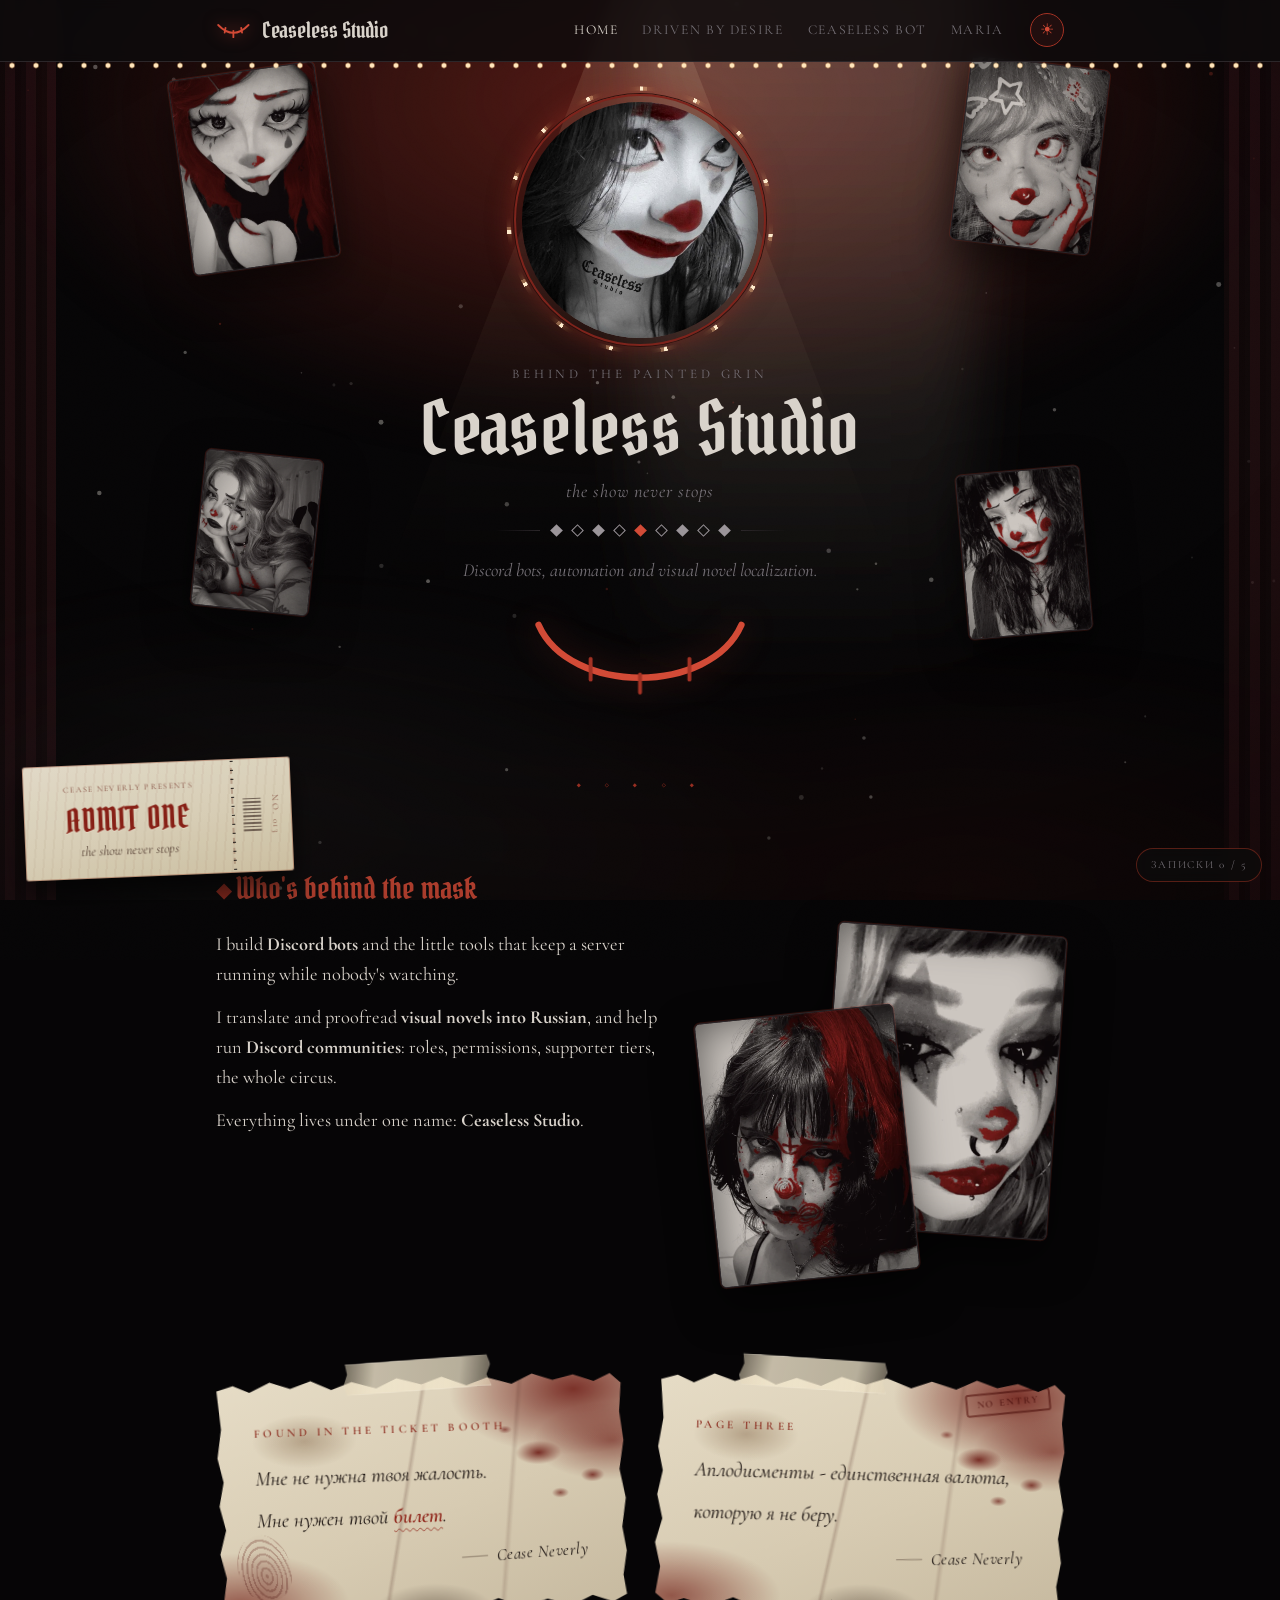
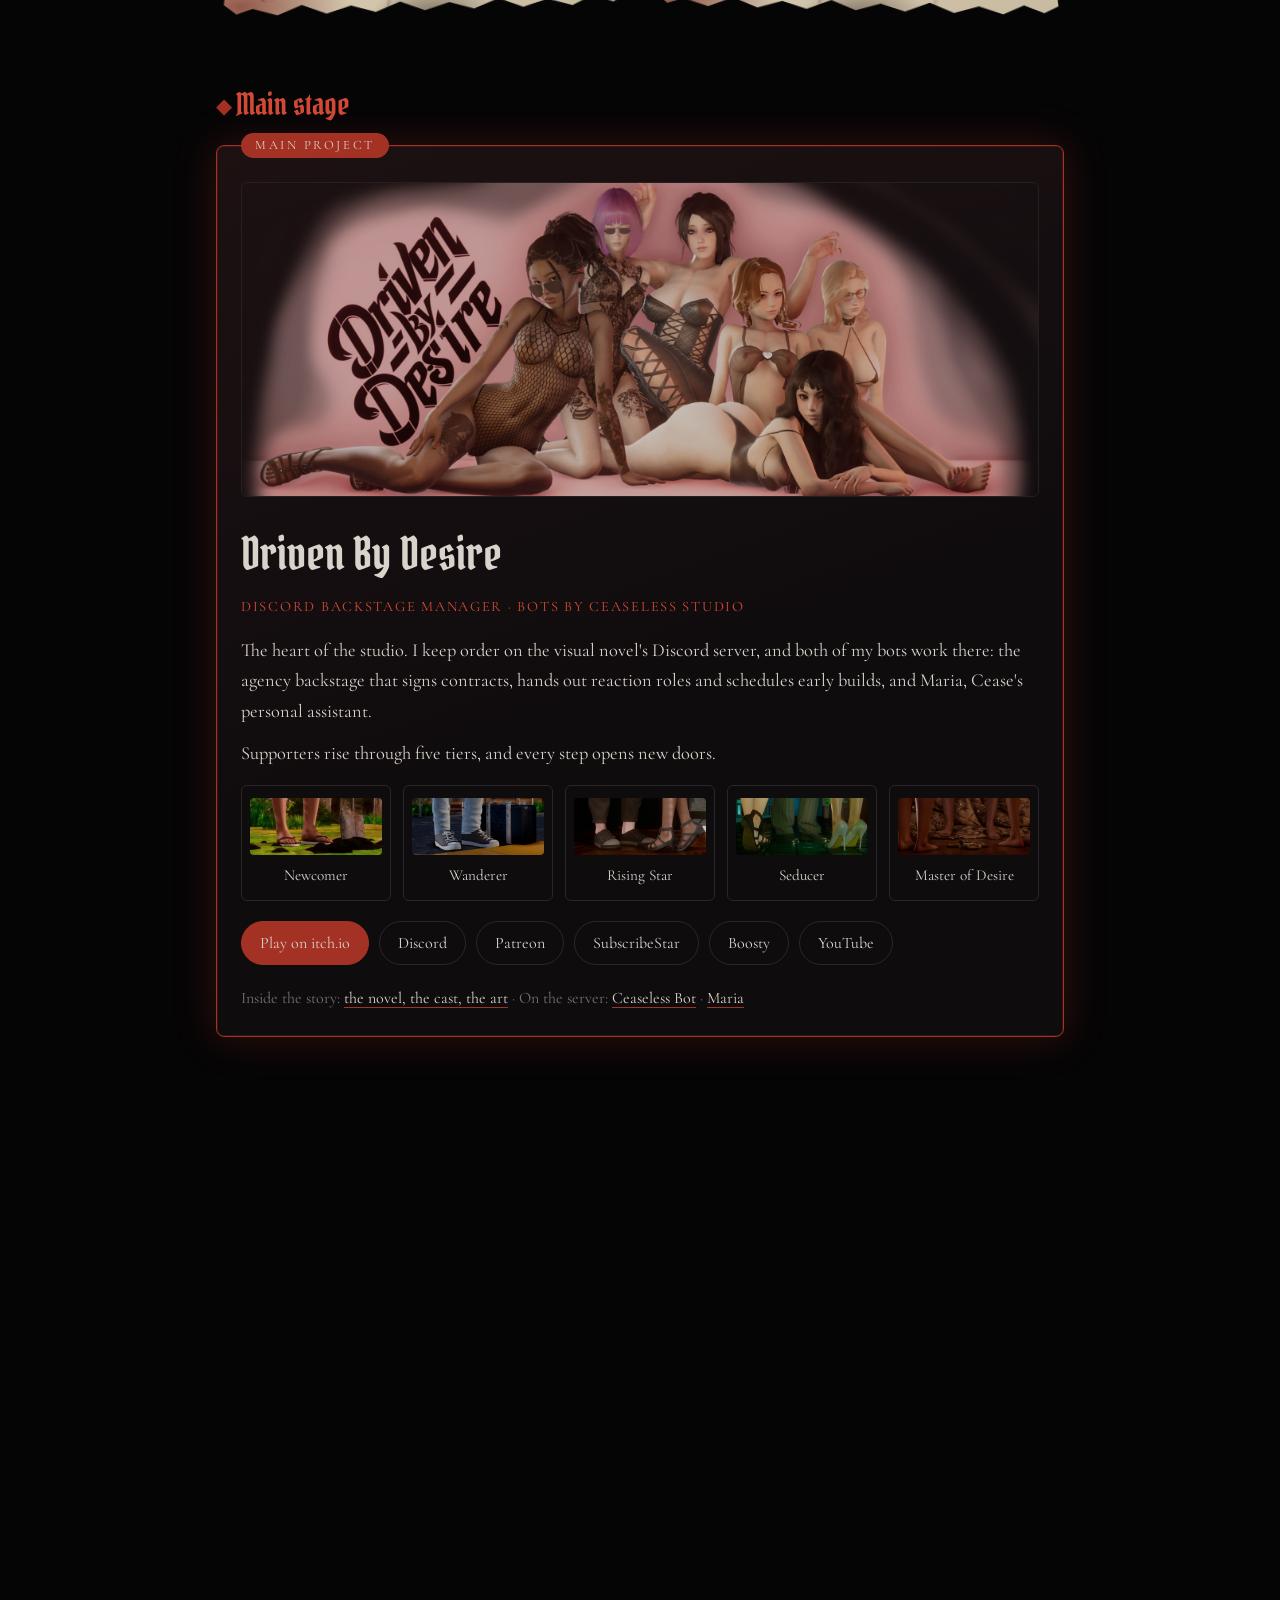
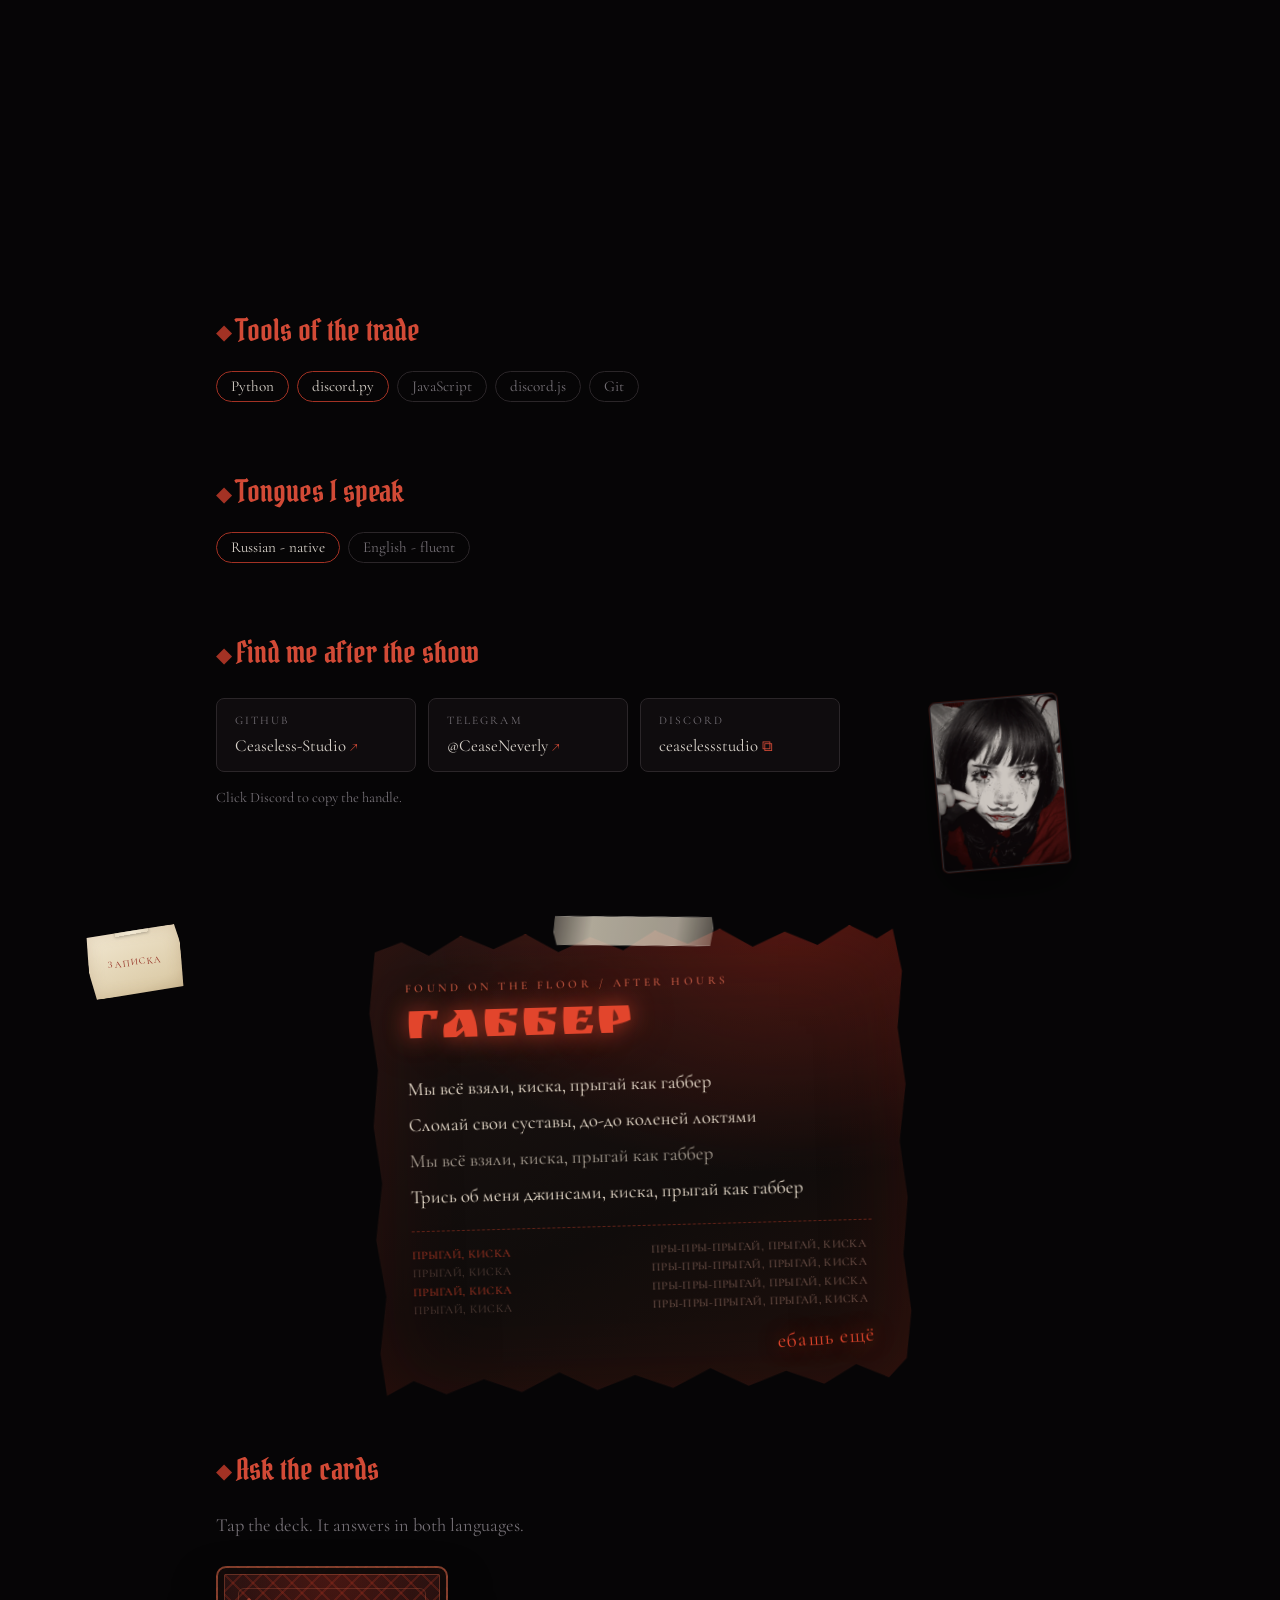
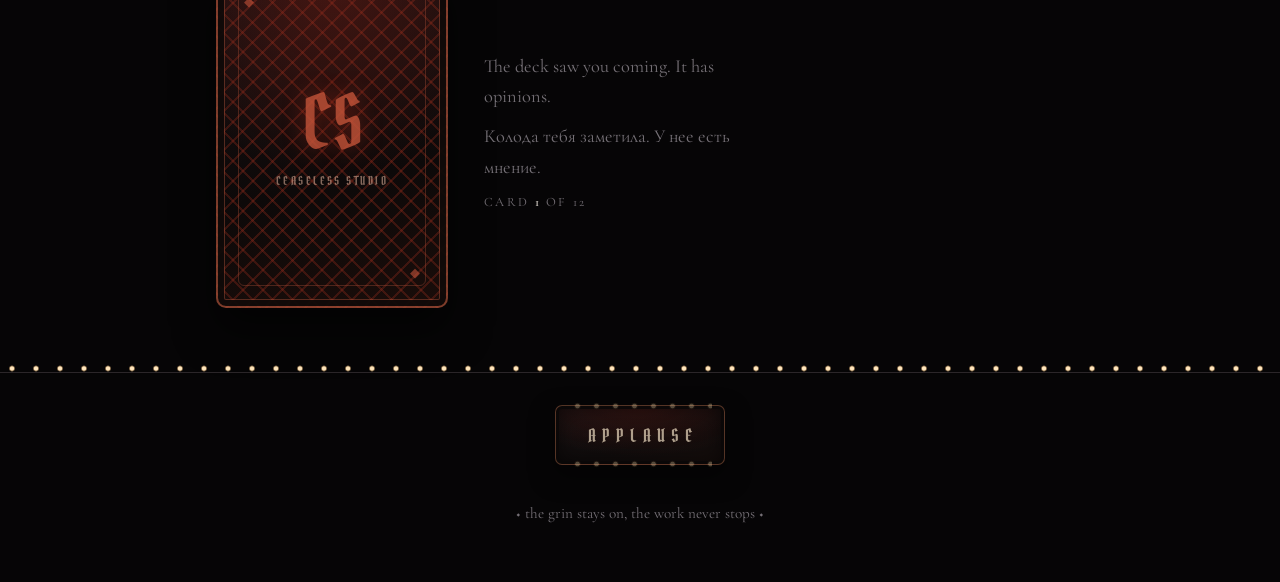
==== commit f58f688a: "Hide five notes across the pages with a find counter" ====
--- a/index.html
+++ b/index.html
@@ -17,6 +17,7 @@
 <link href="https://fonts.googleapis.com/css2?family=Cormorant+Garamond:ital,wght@0,400;0,600;1,400&family=Pirata+One&family=Ruslan+Display&display=swap" rel="stylesheet">
 <link rel="stylesheet" href="style.css">
 <link rel="stylesheet" href="brand-mark.css">
+<link rel="stylesheet" href="hunt.css">
 <link rel="stylesheet" href="trace-cards.css">
 <link rel="stylesheet" href="night.css">
     <link rel="stylesheet" href="ticket.css">
@@ -305,3 +306,4 @@
 
 
 
+
--- a/hunt.css
+++ b/hunt.css
@@ -0,0 +1,203 @@
+/* охота за записками: пять спрятанных бумажек и счётчик находок */
+
+.hunt-note {
+  position: absolute;
+  z-index: 6;
+  width: 94px;
+  height: 66px;
+  padding: 0;
+  border: 0;
+  border-radius: 2px;
+  background: linear-gradient(160deg, #f2e8d2, #ddcdaa 78%, #cdbb95);
+  box-shadow: 0 8px 18px rgba(0, 0, 0, .48), inset 0 0 16px rgba(140, 100, 60, .22);
+  clip-path: polygon(2% 5%, 96% 0%, 100% 28%, 98% 95%, 5% 100%, 0% 58%);
+  transform: rotate(-7deg);
+  cursor: pointer;
+  color: #8f241a;
+  font-family: 'Cormorant Garamond', Georgia, serif;
+  font-size: .6rem;
+  letter-spacing: .14em;
+  text-transform: uppercase;
+  line-height: 1.25;
+  transition: transform .18s ease, opacity .35s ease, box-shadow .18s ease;
+  animation: hunt-breathe 6s ease-in-out infinite;
+}
+
+.hunt-note::after {
+  content: "";
+  position: absolute;
+  left: 50%;
+  top: -5px;
+  width: 34px;
+  height: 10px;
+  transform: translateX(-50%) rotate(-3deg);
+  background: linear-gradient(100deg, rgba(230, 220, 196, .55), rgba(244, 236, 216, .9), rgba(230, 220, 196, .5));
+  box-shadow: 0 1px 3px rgba(0, 0, 0, .25);
+}
+
+.hunt-note:hover,
+.hunt-note:focus-visible {
+  transform: rotate(-2deg) scale(1.08);
+  box-shadow: 0 12px 26px rgba(0, 0, 0, .55), 0 0 22px rgba(192, 64, 47, .35), inset 0 0 16px rgba(140, 100, 60, .25);
+  outline: none;
+}
+
+.hunt-note.is-found {
+  opacity: 0;
+  transform: rotate(14deg) scale(.7);
+  pointer-events: none;
+}
+
+@keyframes hunt-breathe {
+  0%, 100% { filter: brightness(1); }
+  50% { filter: brightness(1.14); }
+}
+
+.hunt-count {
+  position: fixed;
+  right: 18px;
+  bottom: 18px;
+  z-index: 42;
+  display: inline-flex;
+  align-items: center;
+  gap: 8px;
+  padding: 7px 14px;
+  border: 1px solid rgba(226, 69, 44, .35);
+  border-radius: 999px;
+  background: rgba(13, 11, 12, .82);
+  color: var(--muted);
+  font-size: .68rem;
+  letter-spacing: .16em;
+  text-transform: uppercase;
+  cursor: default;
+  backdrop-filter: blur(6px);
+}
+
+.hunt-count.is-complete {
+  color: var(--accent-hi);
+  border-color: rgba(226, 69, 44, .7);
+  cursor: pointer;
+  animation: hunt-pulse 2.4s ease-in-out infinite;
+}
+
+@keyframes hunt-pulse {
+  0%, 100% { box-shadow: 0 0 0 rgba(192, 64, 47, 0); }
+  50% { box-shadow: 0 0 18px rgba(192, 64, 47, .4); }
+}
+
+.hunt-toast {
+  position: fixed;
+  left: 50%;
+  bottom: 26px;
+  z-index: 45;
+  max-width: min(420px, calc(100vw - 40px));
+  padding: 12px 18px;
+  border-left: 3px solid var(--accent-hi);
+  background: rgba(13, 11, 12, .93);
+  color: var(--fg);
+  font-family: 'Cormorant Garamond', Georgia, serif;
+  font-size: .95rem;
+  line-height: 1.35;
+  transform: translate(-50%, 14px);
+  opacity: 0;
+  pointer-events: none;
+  transition: opacity .25s ease, transform .25s ease;
+}
+
+.hunt-toast.is-on {
+  opacity: 1;
+  transform: translate(-50%, 0);
+}
+
+.hunt-final {
+  position: fixed;
+  inset: 0;
+  z-index: 70;
+  display: none;
+  align-items: center;
+  justify-content: center;
+  padding: 20px;
+  background: rgba(6, 5, 6, .78);
+  backdrop-filter: blur(4px);
+}
+
+.hunt-final.is-on {
+  display: flex;
+}
+
+.hunt-final-paper {
+  position: relative;
+  max-width: 430px;
+  padding: 32px 30px 26px;
+  color: #2a1712;
+  background:
+    repeating-linear-gradient(94deg, rgba(120, 60, 40, .05) 0 2px, transparent 2px 10px),
+    linear-gradient(165deg, #f5eddb, #e6dabc 62%, #d6c8a8);
+  box-shadow: 0 30px 60px rgba(0, 0, 0, .6);
+  transform: rotate(-1.2deg);
+}
+
+.hunt-final-kicker {
+  margin: 0 0 8px;
+  font-size: .58rem;
+  letter-spacing: .3em;
+  text-transform: uppercase;
+  color: rgba(120, 60, 40, .7);
+}
+
+.hunt-final h2 {
+  margin: 0 0 12px;
+  font-family: 'Pirata One', Georgia, serif;
+  font-size: 2rem;
+  font-weight: 400;
+  color: #8f241a;
+}
+
+.hunt-final p {
+  margin: 0 0 10px;
+  font-size: 1rem;
+  line-height: 1.5;
+}
+
+.hunt-final p.ru {
+  font-style: italic;
+  color: rgba(70, 40, 30, .8);
+}
+
+.hunt-final-close {
+  margin-top: 10px;
+  padding: 7px 18px;
+  border: 1px solid rgba(120, 60, 40, .55);
+  border-radius: 999px;
+  background: transparent;
+  color: #6d2a1e;
+  font-family: inherit;
+  font-size: .74rem;
+  letter-spacing: .14em;
+  text-transform: uppercase;
+  cursor: pointer;
+}
+
+@media (max-width: 560px) {
+  .hunt-note {
+    width: 78px;
+    height: 56px;
+    font-size: .54rem;
+  }
+  .hunt-count {
+    right: 12px;
+    bottom: 12px;
+    font-size: .6rem;
+    padding: 6px 11px;
+  }
+  .hunt-toast {
+    bottom: 84px;
+    font-size: .88rem;
+  }
+}
+
+@media (prefers-reduced-motion: reduce) {
+  .hunt-note {
+    animation: none;
+  }
+}
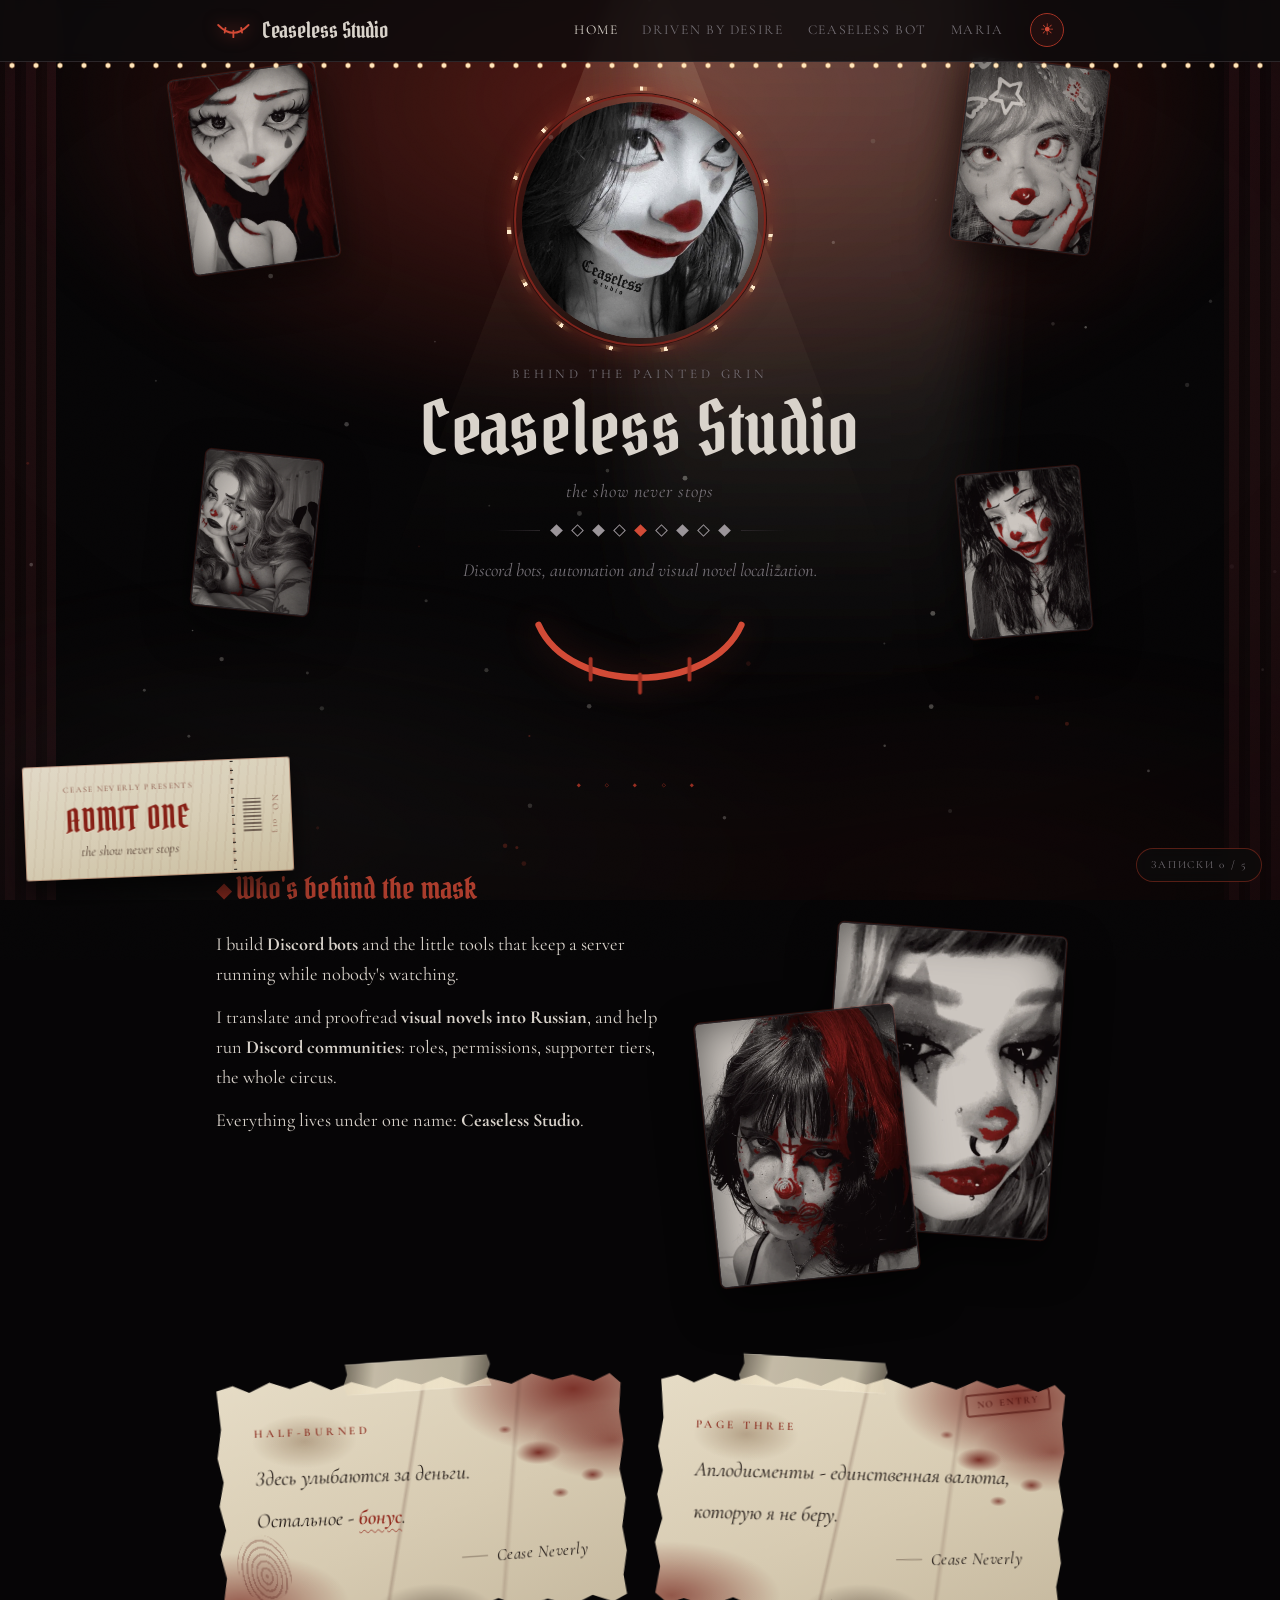
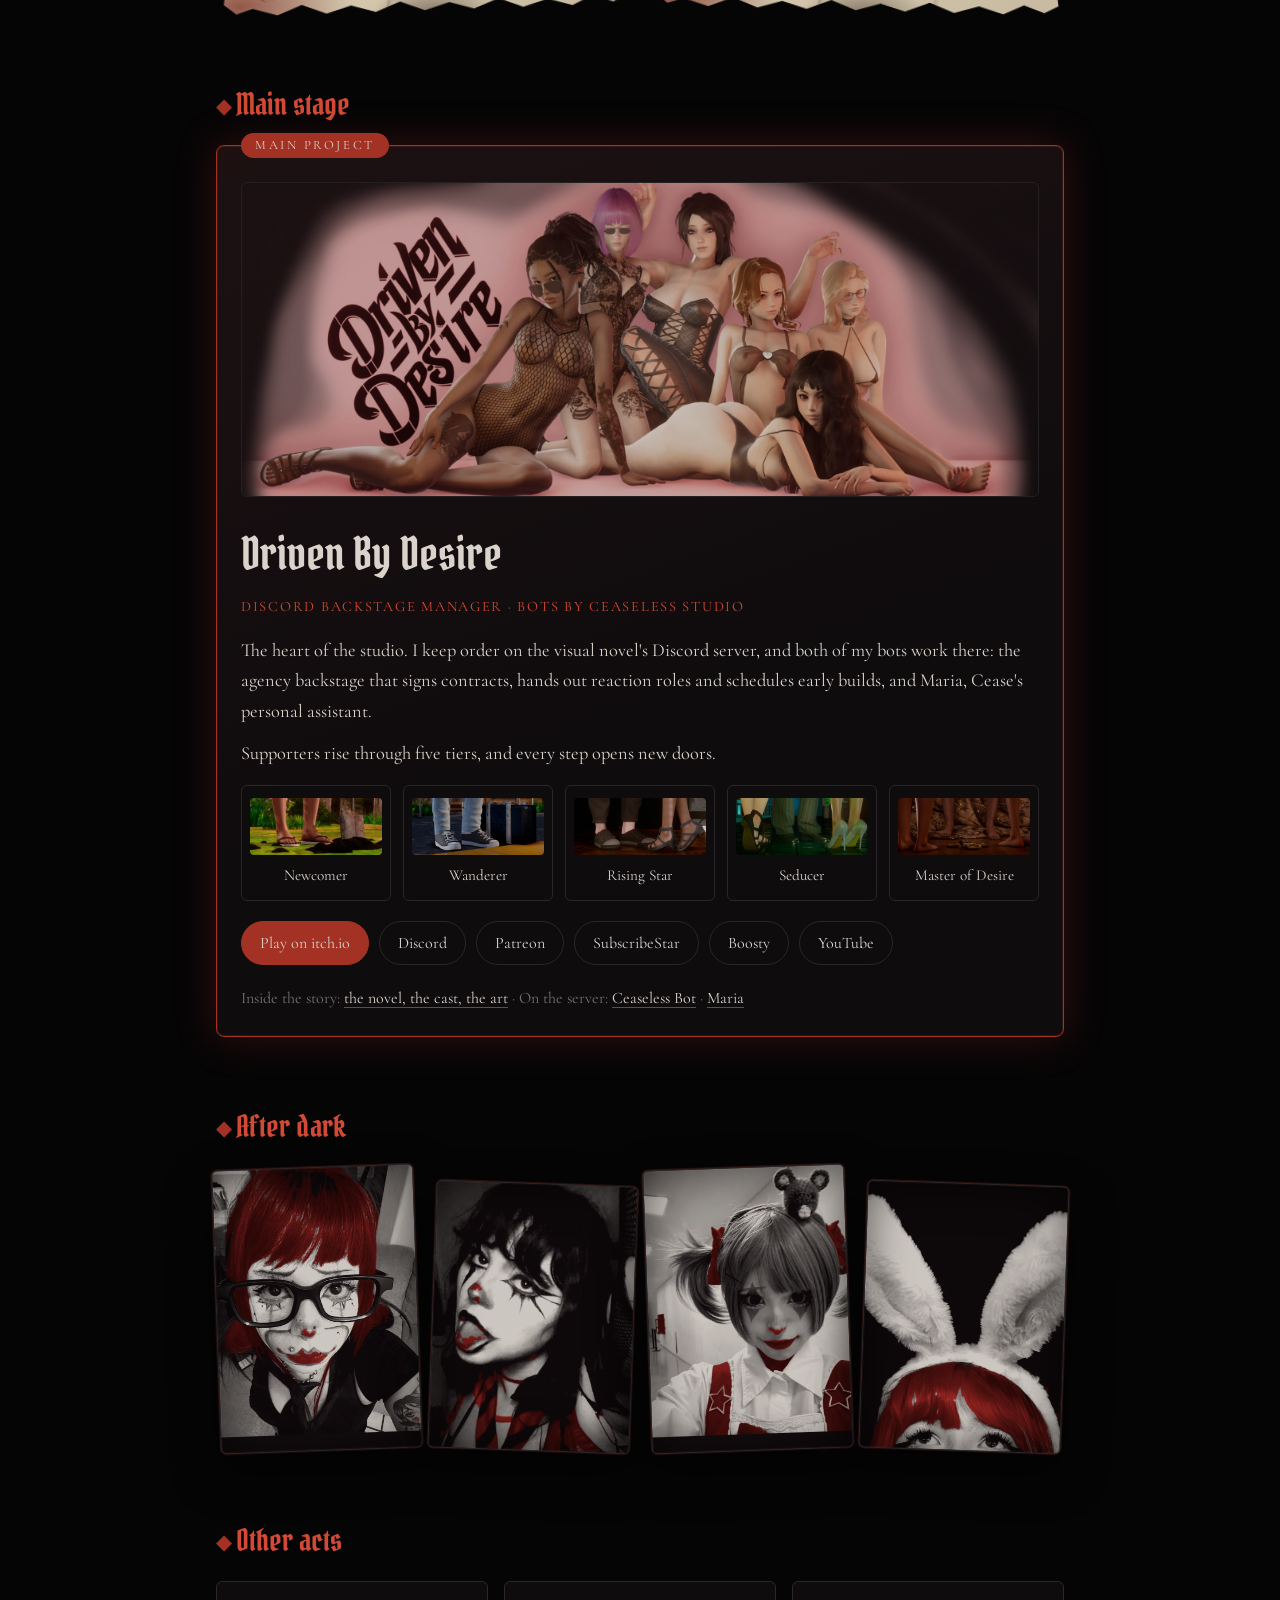
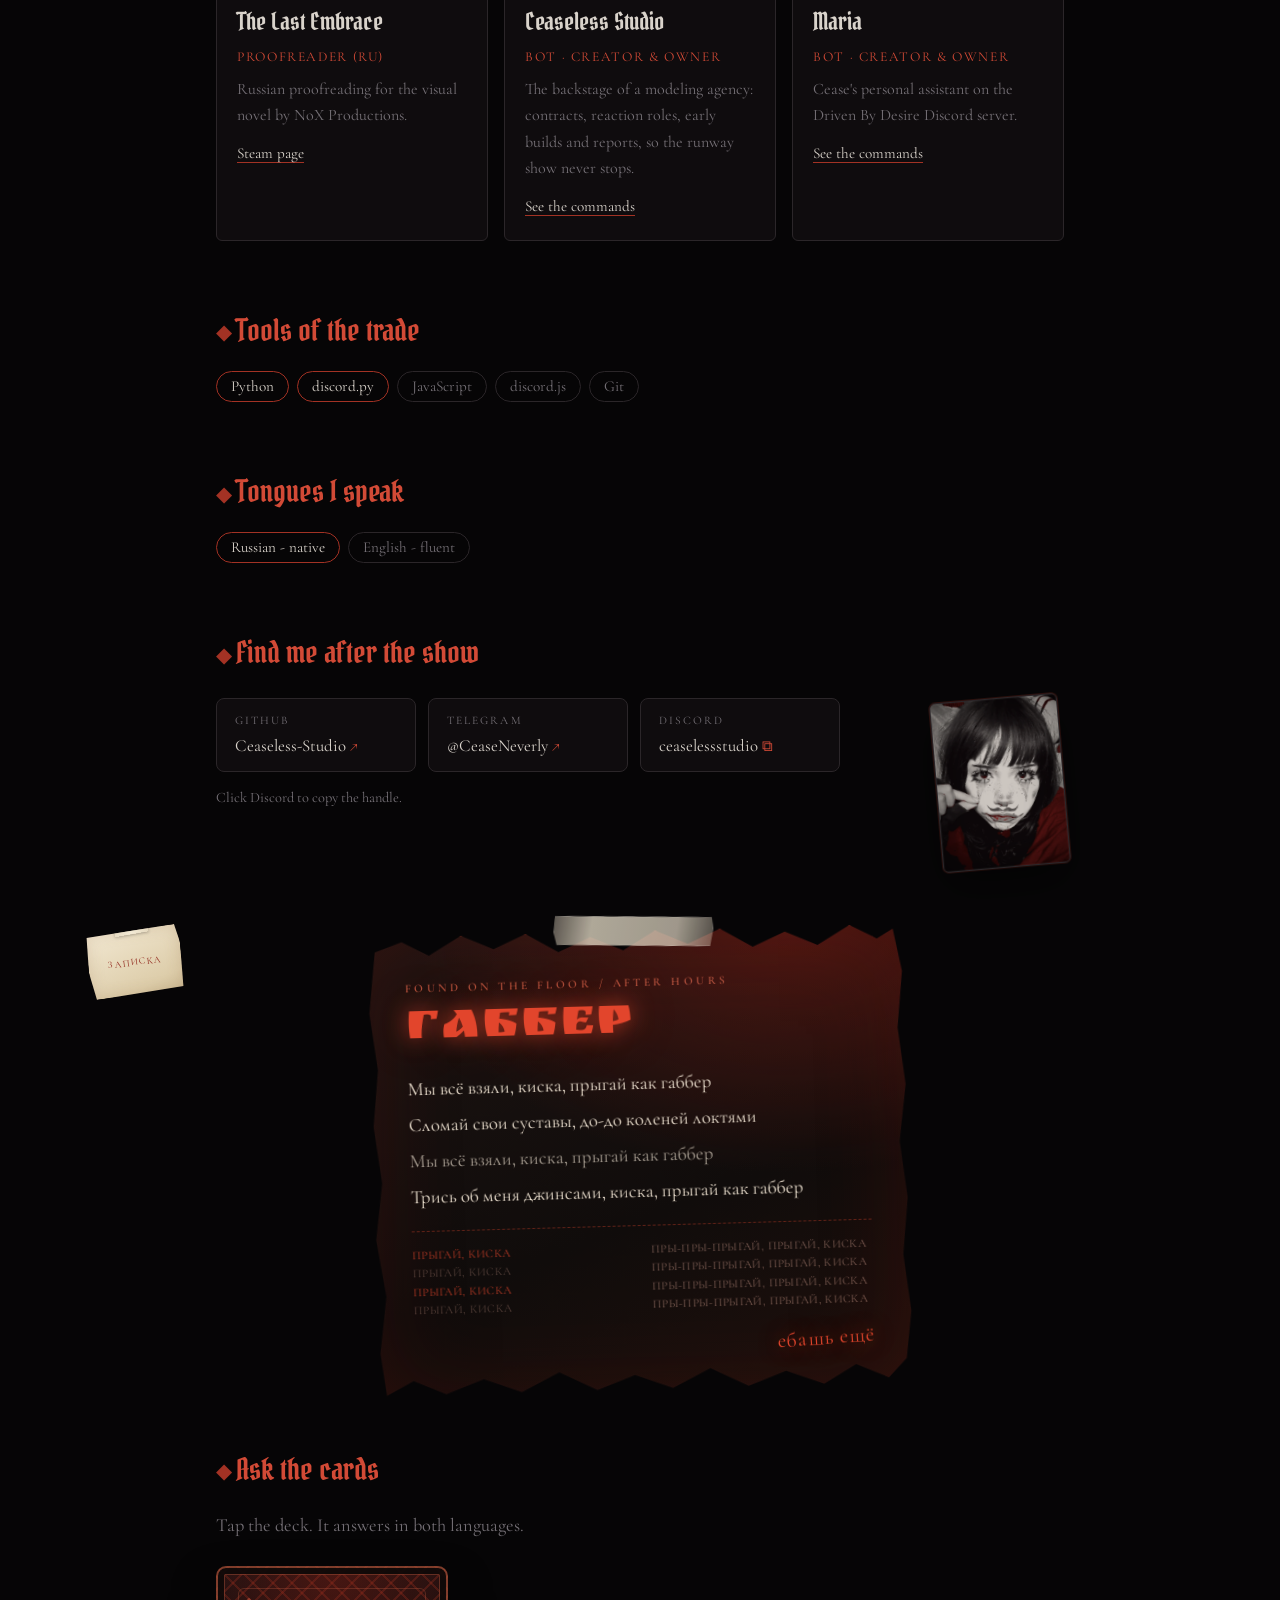
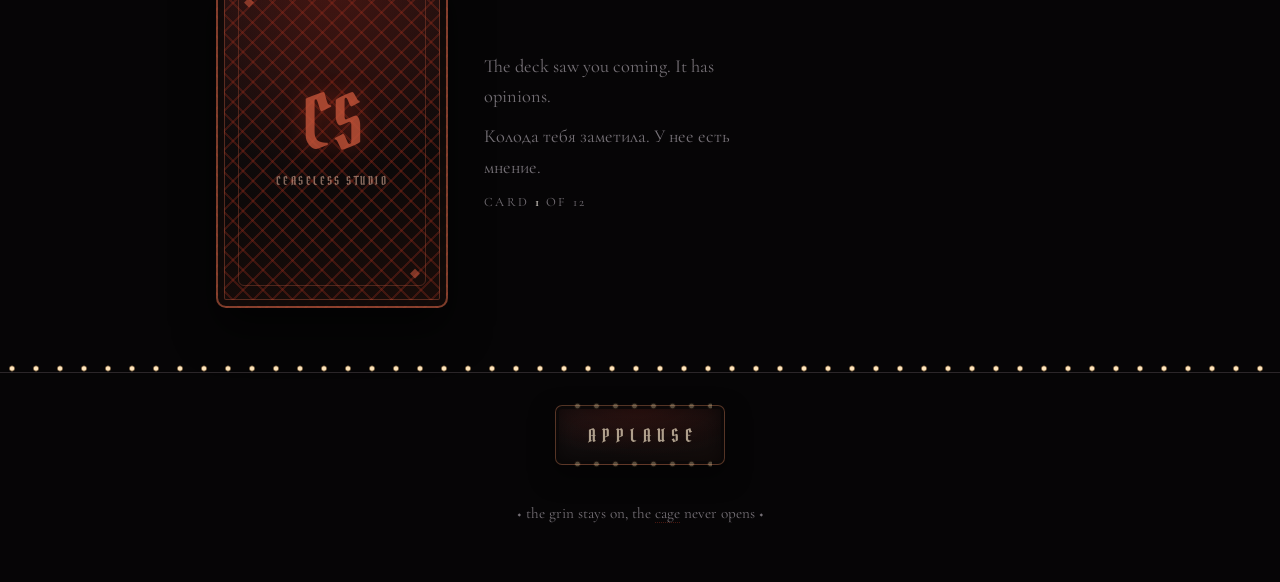
==== commit 1dafcdd8: "Add a quiet footer link into the 404 page" ====
--- a/index.html
+++ b/index.html
@@ -275,7 +275,7 @@
   </section>
 </main>
 
-<footer>&#9670; the grin stays on, the work never stops &#9670;</footer>
+<footer>&#9670; the grin stays on, the <a class="footer-cage" href="404.html">cage</a> never opens &#9670;</footer>
 
 <div class="atmosphere" aria-hidden="true">
   <div class="glow"></div>
@@ -307,3 +307,4 @@
 
 
 
+
--- a/hunt.css
+++ b/hunt.css
@@ -1,4 +1,4 @@
-/* охота за записками: пять спрятанных бумажек и счётчик находок */
+﻿/* охота за записками: пять спрятанных бумажек и счётчик находок */
 
 .hunt-note {
   position: absolute;
@@ -201,3 +201,17 @@
     animation: none;
   }
 }
+
+/* тихий вход в 404: слово в подвале */
+.footer-cage {
+  color: inherit;
+  text-decoration: none;
+  border-bottom: 1px dotted rgba(226, 69, 44, .3);
+}
+
+.footer-cage:hover,
+.footer-cage:focus-visible {
+  color: var(--accent-hi);
+  border-bottom-color: var(--accent-hi);
+  outline: none;
+}
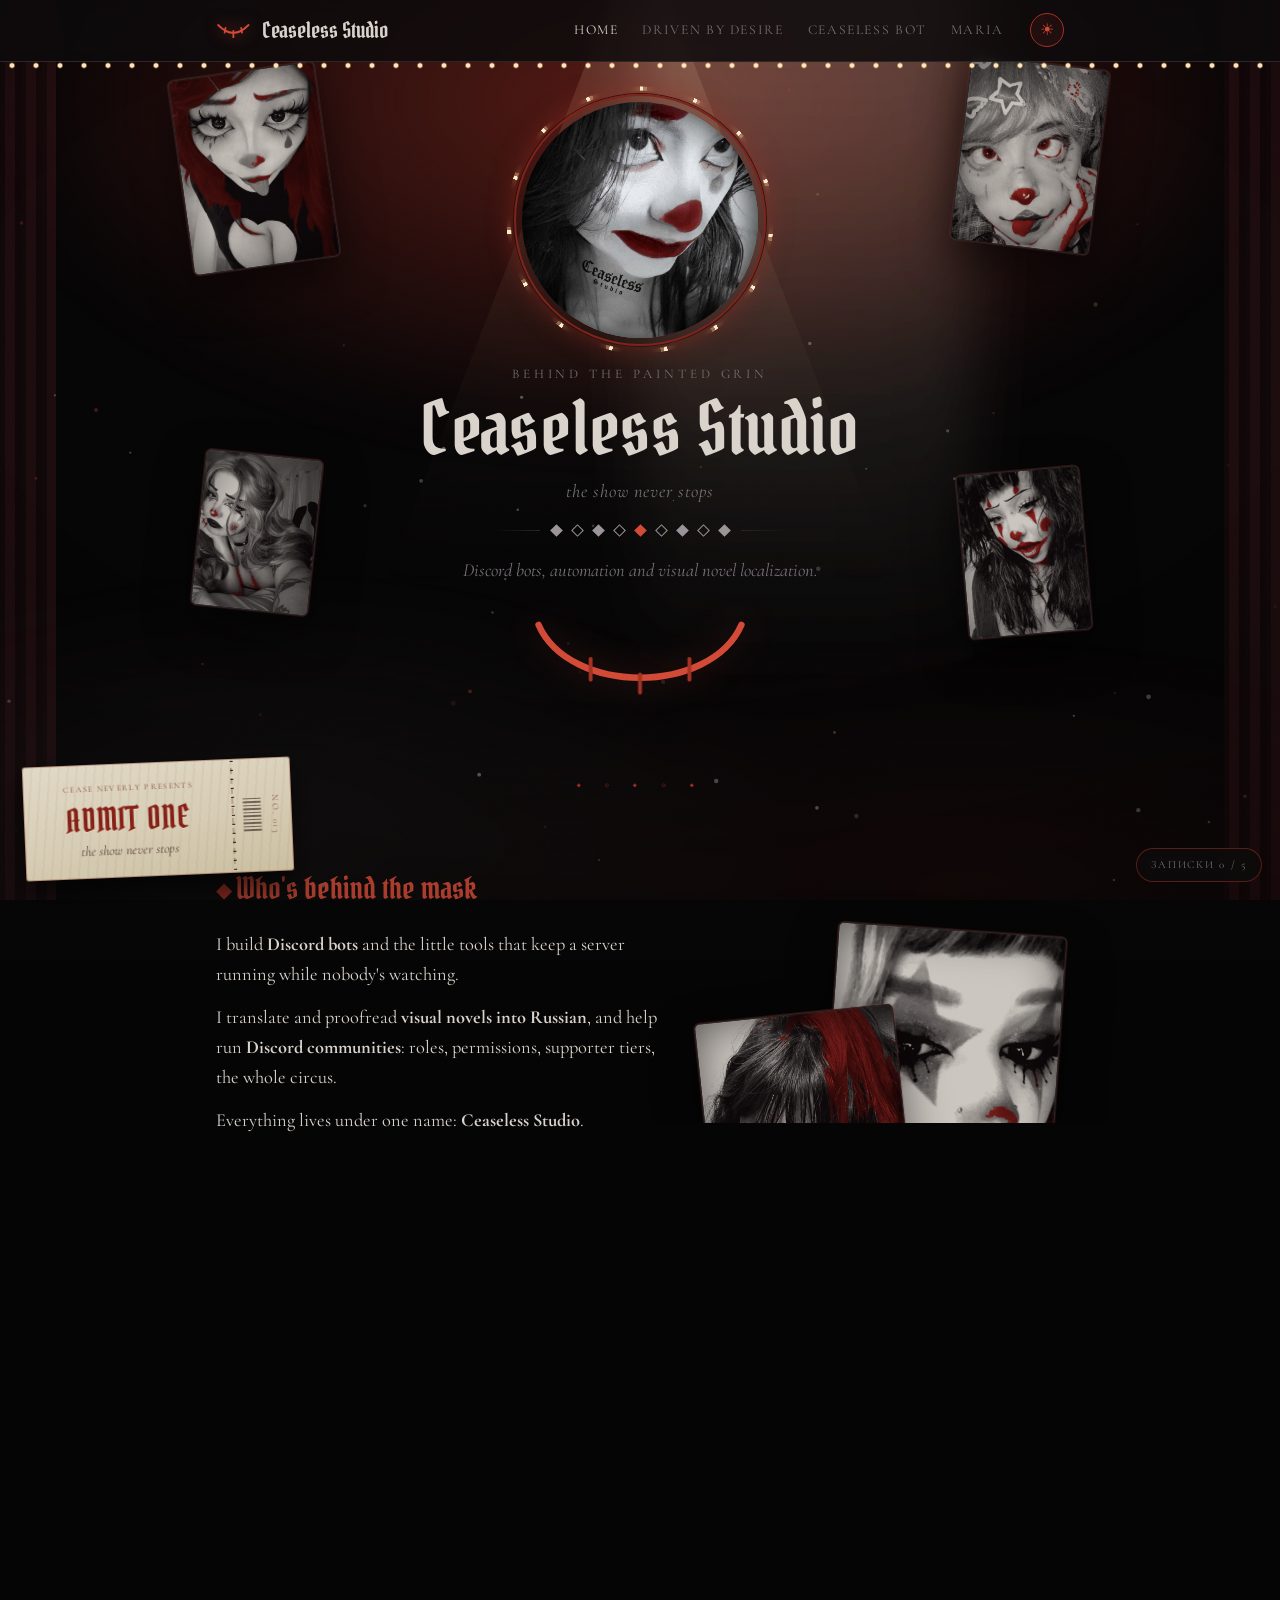
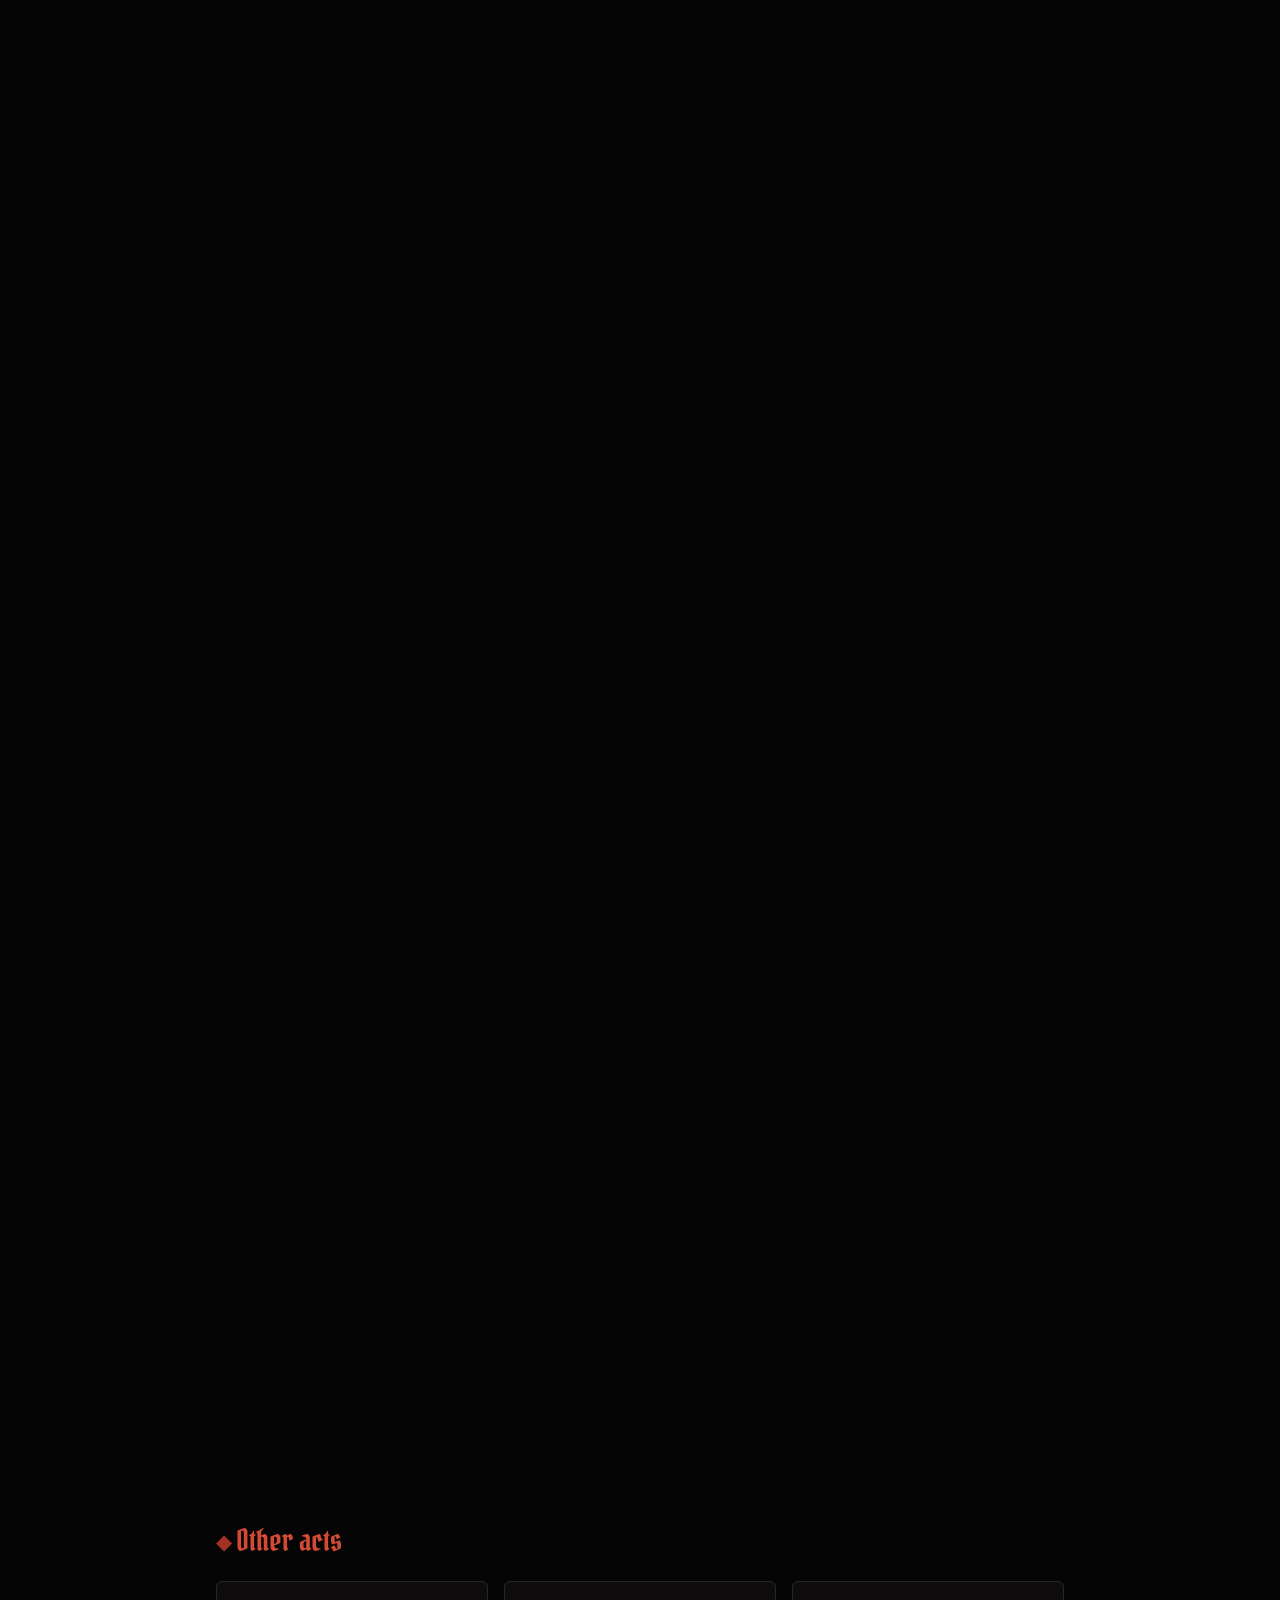
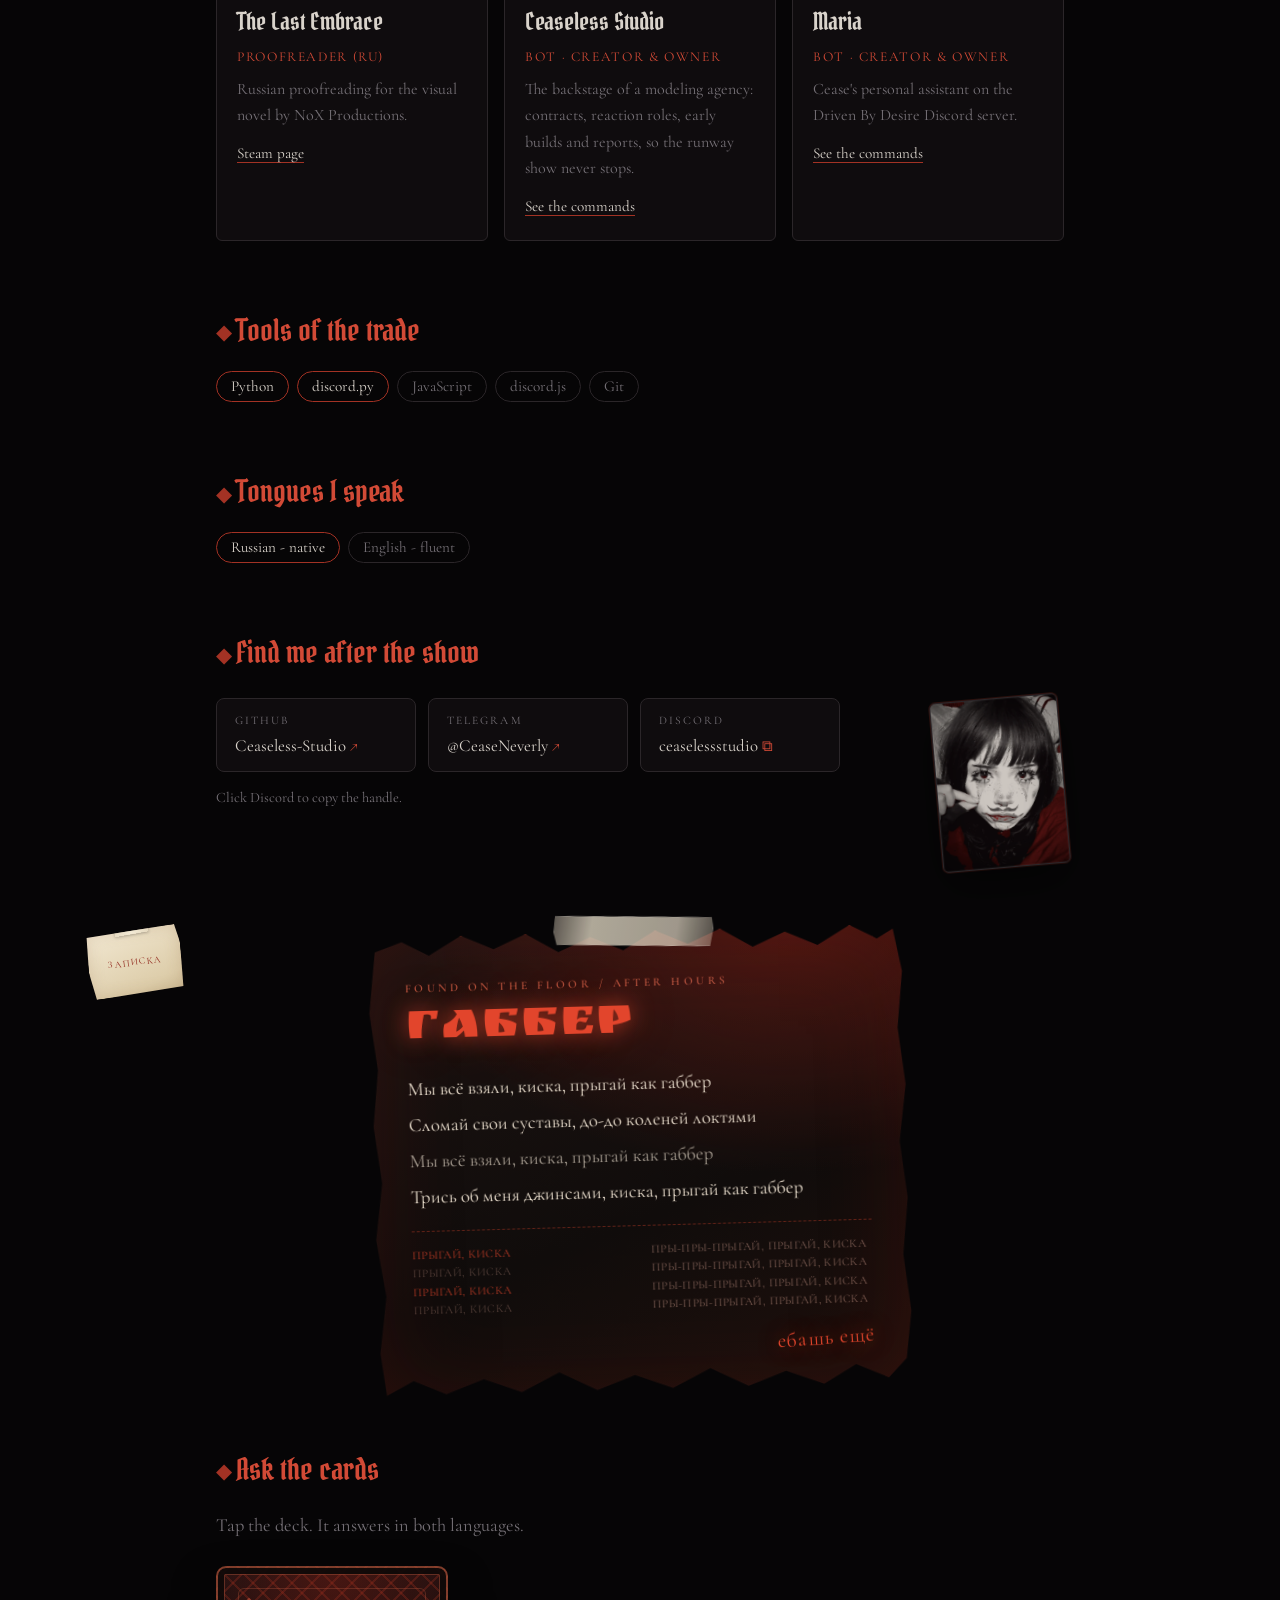
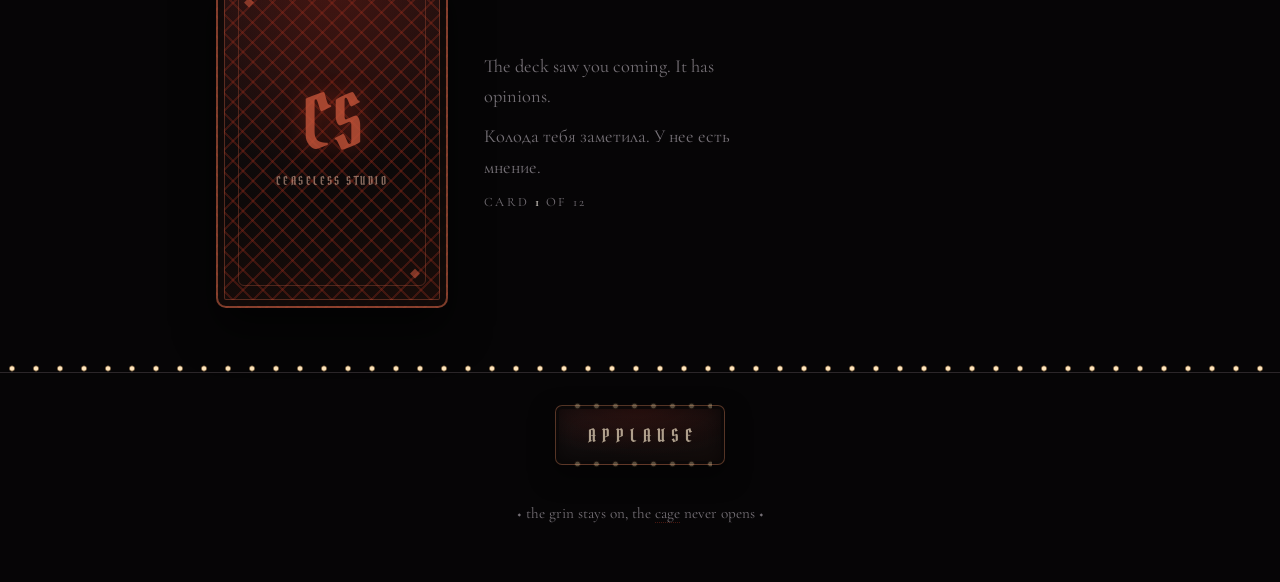
==== commit 43dd5bf4: "Add the Konami glitch and the idle whisper" ====
--- a/index.html
+++ b/index.html
@@ -18,6 +18,7 @@
 <link rel="stylesheet" href="style.css">
 <link rel="stylesheet" href="brand-mark.css">
 <link rel="stylesheet" href="hunt.css">
+<link rel="stylesheet" href="surprises.css">
 <link rel="stylesheet" href="trace-cards.css">
 <link rel="stylesheet" href="night.css">
     <link rel="stylesheet" href="ticket.css">
@@ -308,3 +309,4 @@
 
 
 
+
--- a/surprises.css
+++ b/surprises.css
@@ -0,0 +1,133 @@
+﻿/* сюрпризы: глитч по Konami-коду и шёпот после долгого простоя */
+
+html.konami-glitch main,
+html.konami-glitch nav,
+html.konami-glitch footer {
+  animation: konami-shake .42s steps(2, end) 5;
+  filter: saturate(1.5) contrast(1.06);
+}
+
+.konami-flash {
+  position: fixed;
+  inset: 0;
+  z-index: 66;
+  pointer-events: none;
+  opacity: 0;
+  background:
+    repeating-linear-gradient(0deg, rgba(192, 64, 47, .07) 0 2px, transparent 2px 4px),
+    radial-gradient(120% 90% at 50% 0%, rgba(192, 64, 47, .22), transparent 60%);
+  mix-blend-mode: screen;
+}
+
+html.konami-glitch .konami-flash {
+  opacity: 1;
+  animation: konami-flash 2.6s steps(1, end) forwards;
+}
+
+@keyframes konami-shake {
+  0% { transform: translate(0, 0); }
+  25% { transform: translate(-3px, 2px); }
+  50% { transform: translate(3px, -2px); }
+  75% { transform: translate(-2px, -1px); }
+  100% { transform: translate(0, 0); }
+}
+
+@keyframes konami-flash {
+  0% { opacity: 0; }
+  6% { opacity: 1; }
+  18% { opacity: .35; }
+  26% { opacity: 1; }
+  62% { opacity: .5; }
+  100% { opacity: 0; }
+}
+
+.konami-toast {
+  position: fixed;
+  left: 50%;
+  top: 18px;
+  z-index: 68;
+  padding: 8px 16px;
+  border: 1px solid rgba(226, 69, 44, .5);
+  background: rgba(10, 8, 9, .9);
+  color: var(--accent-hi);
+  font-size: .66rem;
+  letter-spacing: .26em;
+  text-transform: uppercase;
+  transform: translate(-50%, -14px);
+  opacity: 0;
+  pointer-events: none;
+  transition: opacity .3s ease, transform .3s ease;
+}
+
+.konami-toast.is-on {
+  opacity: 1;
+  transform: translate(-50%, 0);
+}
+
+.whisper {
+  position: fixed;
+  z-index: 44;
+  max-width: 46vw;
+  color: rgba(232, 92, 66, .62);
+  font-family: 'Cormorant Garamond', Georgia, serif;
+  font-size: 1rem;
+  font-style: italic;
+  letter-spacing: .06em;
+  text-shadow: 0 0 18px rgba(192, 64, 47, .45);
+  opacity: 0;
+  pointer-events: none;
+  transition: opacity 1.6s ease;
+}
+
+.whisper.is-left {
+  left: 14px;
+  bottom: 22vh;
+  writing-mode: vertical-rl;
+  transform: rotate(180deg);
+}
+
+.whisper.is-right {
+  right: 14px;
+  bottom: 22vh;
+  writing-mode: vertical-rl;
+}
+
+.whisper.is-on {
+  opacity: 1;
+}
+
+@media (max-width: 720px) {
+  .whisper {
+    font-size: .88rem;
+  }
+  .whisper.is-left,
+  .whisper.is-right {
+    writing-mode: horizontal-tb;
+    max-width: 62vw;
+    bottom: 16vh;
+  }
+  .whisper.is-left {
+    left: 10px;
+    transform: none;
+  }
+  .whisper.is-right {
+    right: 10px;
+    text-align: right;
+  }
+}
+
+@media (prefers-reduced-motion: reduce) {
+  html.konami-glitch main,
+  html.konami-glitch nav,
+  html.konami-glitch footer {
+    animation: none;
+  }
+  html.konami-glitch .konami-flash {
+    animation: konami-flash 1.4s steps(1, end) forwards;
+  }
+  .whisper {
+    transition: none;
+  }
+}
+
+
